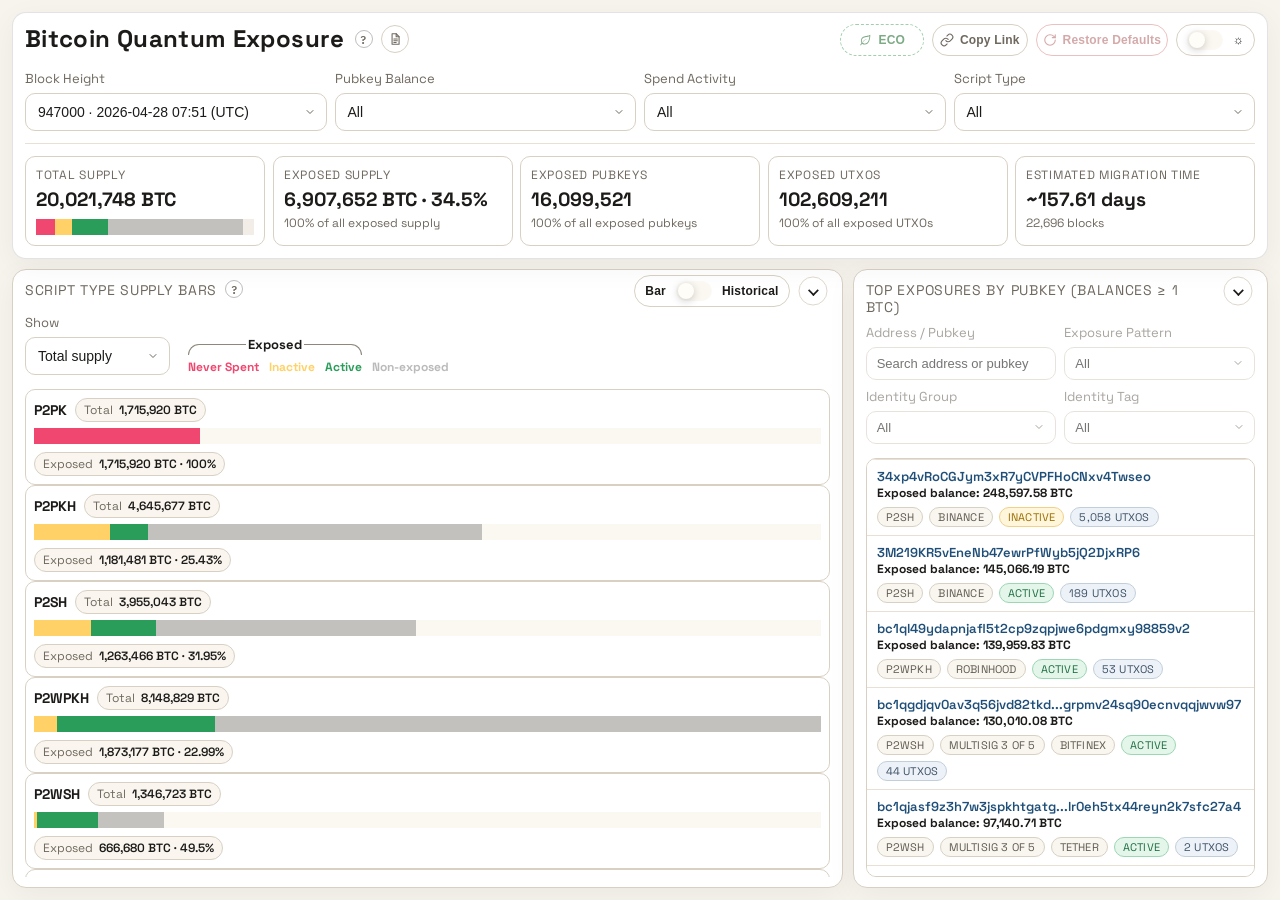
==== webapps/quantum_exposure/dashboard.html @ d687d30b "Quantum exposure: sync threshold logic and UI polish updates" ====
<!doctype html>
<html lang="en">
<head>
  <meta charset="UTF-8" />
  <meta name="viewport" content="width=device-width, initial-scale=1.0" />
  <title>Bitcoin Quantum Exposure</title>
  <script>
    (function () {
      // Apply theme early so shared styles do not flash/fallback before dashboard_app.js initializes.
      try {
        const storedTheme = window.localStorage.getItem('quantum-research-dashboard-theme');
        const initialTheme = (storedTheme === 'light' || storedTheme === 'dark')
          ? storedTheme
          : (window.matchMedia('(prefers-color-scheme: dark)').matches ? 'dark' : 'light');
        document.documentElement.dataset.theme = initialTheme;
      } catch (_err) {
        document.documentElement.dataset.theme = window.matchMedia('(prefers-color-scheme: dark)').matches ? 'dark' : 'light';
      }

      const isLocalRuntime = ['localhost', '127.0.0.1', '::1'].includes(window.location.hostname);
      const isLiteMode = !isLocalRuntime;

      // On localhost, direct opens of this dashboard page should route through
      // the modal shell so controls/navigation match the main app experience.
      if (
        window.location.hostname === 'localhost' &&
        window.self === window.top
      ) {
        const redirectedPath = window.location.pathname.replace(
          /\/webapps\/quantum_exposure\/dashboard\.html$/,
          '/view.html'
        );
        if (redirectedPath !== window.location.pathname) {
          window.location.replace(`${redirectedPath}#quantum_exposure`);
          return;
        }
      }
      if (window.self !== window.top) {
        document.documentElement.classList.add('embedded-dashboard');
      }
      document.documentElement.classList.add(isLiteMode ? 'lite-mode' : 'full-mode');
    }());
  </script>
  <script src="../shared/dashboard_embed_modal.js"></script>
  <link rel="preconnect" href="https://fonts.googleapis.com" />
  <link rel="preconnect" href="https://fonts.gstatic.com" crossorigin />
  <link href="https://fonts.googleapis.com/css2?family=Space+Grotesk:wght@400;500;600;700&family=IBM+Plex+Mono:wght@400;500&display=swap" rel="stylesheet" />
  <link rel="stylesheet" href="../shared/dashboard_shared.css" />
  <style>
    :root {
      --analysis-min-height: 500px;
      --wrap-grid-template-rows: auto minmax(0, 1fr);
      --bg: #f7f4ee;
      --card: #ffffff;
      --surface: #ffffff;
      --surface-soft: #faf6ef;
      --surface-muted: #fbf8f2;
      --ink: #1c1b19;
      --muted: #6f685f;
      --muted-strong: #514d47;
      --accent: #0c6f5f;
      --accent-2: #c85e3c;
      --line: #d8d0c3;
      --divider: #e8e0d4;
      --shadow: 0 8px 30px rgba(0, 0, 0, 0.05);
      --bg-orb-1: #efe5d4;
      --bg-orb-2: #d9e8de;
      --link: #1f4f78;
      --link-hover: #0f3a5e;
      --brace-line: #8e877c;
      --spinner-track: #d9d2c6;
      --spinner-head: #8b8377;
      --pull-dot: #b7aea1;
      --filtered-border: #8ba4c8;
      --filtered-bg: #eef2f9;
      --seg-never: #ef476f;
      --seg-inactive: #ffd166;
      --seg-active: #2a9d5b;
      --seg-nonexposed: #8c8c8c;
      --tag-bg: #f9f6ef;
      --tag-border: #d8d0c3;
      --tag-ink: #5f5a51;
      --tag-never-bg: #fde7ed;
      --tag-never-border: #f2a8bb;
      --tag-never-ink: #9f2145;
      --tag-inactive-bg: #fff6dc;
      --tag-inactive-border: #f1d189;
      --tag-inactive-ink: #9a6e00;
      --tag-active-bg: #e4f6ea;
      --tag-active-border: #9cd6b3;
      --tag-active-ink: #1f6e43;
      --tag-utxo-bg: #edf2f8;
      --tag-utxo-border: #c2cfdb;
      --tag-utxo-ink: #3d5166;
      --non-exposed-label: #777777;
      --checkbox-accent: #ff9900;
      --fg: var(--ink);
      --fg-dim: var(--muted-strong);
      --dashboard-accent: var(--accent);
      --scrollbar-track: #e8dfd2;
      --scrollbar-thumb: #b5a99a;
      --scrollbar-thumb-hover: #9f917f;
    }

    :root[data-theme="dark"] {
      --bg: #000000;
      --card: #000000;
      --surface: #000000;
      --surface-soft: #000000;
      --surface-muted: #000000;
      --ink: #f0f0f0;
      --muted: #b0b0b0;
      --muted-strong: #d0d0d0;
      --accent: #9a9a9a;
      --accent-2: #c2c2c2;
      --line: #3a3a3a;
      --divider: #313131;
      --shadow: 0 14px 40px rgba(0, 0, 0, 0.35);
      --bg-orb-1: #1f1f1f;
      --bg-orb-2: #191919;
      --link: #8dc7ff;
      --link-hover: #b9ddff;
      --brace-line: #666666;
      --spinner-track: #505050;
      --spinner-head: #d0d0d0;
      --pull-dot: #8a8a8a;
      --filtered-border: #9b9b9b;
      --filtered-bg: #3b3b3b;
      --checkbox-accent: #ff9900;
      --seg-never: #ff6b8f;
      --seg-inactive: #f7c95c;
      --seg-active: #4fc37d;
      --seg-nonexposed: #73808e;
      --tag-bg: #2a323c;
      --tag-border: #495463;
      --tag-ink: #d9d2c5;
      --tag-never-bg: #472635;
      --tag-never-border: #8a4f68;
      --tag-never-ink: #ffb7ca;
      --tag-inactive-bg: #463b19;
      --tag-inactive-border: #8a7640;
      --tag-inactive-ink: #ffe19b;
      --tag-active-bg: #1f3f30;
      --tag-active-border: #4f8e6b;
      --tag-active-ink: #aae4be;
      --tag-utxo-bg: #243240;
      --tag-utxo-border: #4c677f;
      --tag-utxo-ink: #bcd4ea;
      --non-exposed-label: #a9b3bd;
      --fg: var(--ink);
      --fg-dim: var(--muted);
      --dashboard-accent: var(--accent);
      --scrollbar-track: #171717;
      --scrollbar-thumb: #4e4e4e;
      --scrollbar-thumb-hover: #676767;
    }

    html,
    body,
    .wrap,
    .top-list,
    #scriptBars,
    .analysis-split,
    .bars-panel {
      scrollbar-width: thin;
      scrollbar-color: var(--scrollbar-thumb) var(--scrollbar-track);
    }

    html::-webkit-scrollbar,
    body::-webkit-scrollbar,
    .wrap::-webkit-scrollbar,
    .top-list::-webkit-scrollbar,
    #scriptBars::-webkit-scrollbar,
    .analysis-split::-webkit-scrollbar,
    .bars-panel::-webkit-scrollbar {
      width: 10px;
      height: 10px;
    }

    html::-webkit-scrollbar-track,
    body::-webkit-scrollbar-track,
    .wrap::-webkit-scrollbar-track,
    .top-list::-webkit-scrollbar-track,
    #scriptBars::-webkit-scrollbar-track,
    .analysis-split::-webkit-scrollbar-track,
    .bars-panel::-webkit-scrollbar-track {
      background: var(--scrollbar-track);
    }

    html::-webkit-scrollbar-thumb,
    body::-webkit-scrollbar-thumb,
    .wrap::-webkit-scrollbar-thumb,
    .top-list::-webkit-scrollbar-thumb,
    #scriptBars::-webkit-scrollbar-thumb,
    .analysis-split::-webkit-scrollbar-thumb,
    .bars-panel::-webkit-scrollbar-thumb {
      background: var(--scrollbar-thumb);
      border-radius: 999px;
      border: 2px solid var(--scrollbar-track);
    }

    html::-webkit-scrollbar-thumb:hover,
    body::-webkit-scrollbar-thumb:hover,
    .wrap::-webkit-scrollbar-thumb:hover,
    .top-list::-webkit-scrollbar-thumb:hover,
    #scriptBars::-webkit-scrollbar-thumb:hover,
    .analysis-split::-webkit-scrollbar-thumb:hover,
    .bars-panel::-webkit-scrollbar-thumb:hover {
      background: var(--scrollbar-thumb-hover);
    }

    * { box-sizing: border-box; }

    body {
      margin: 0;
      font-family: "Space Grotesk", "Helvetica Neue", sans-serif;
      font-size: 16px;
      color: var(--ink);
      background: var(--bg);
      min-height: 100vh;
      padding: 0;
    }

    .wrap {
      margin: 0 auto;
      width: 100%;
      min-width: 0;
      display: grid;
      gap: 10px;
    }

    .panel {
      min-width: 0;
      background: var(--card);
      border: 1px solid var(--line);
      border-radius: 14px;
      padding: 12px;
      box-shadow: var(--shadow);
    }

    .title-panel {
      display: grid;
      grid-template-columns: minmax(0, 1fr) auto;
      grid-template-areas:
        "title toggle"
        "filters filters"
        "divider divider"
        "kpis kpis";
      align-items: start;
      gap: 12px;
      min-height: 0;
    }

    .title-panel:focus-within {
      border-color: var(--line);
    }

    .title-copy {
      grid-area: title;
      min-width: 0;
      overflow: visible;
    }

    .title-row {
      display: inline-flex;
      align-items: center;
      flex-wrap: wrap;
      gap: 10px;
    }

    .title-row h1 {
      margin: 0;
    }

    .title-header-actions {
      display: inline-flex;
      align-items: center;
      gap: 8px;
      flex-shrink: 0;
    }

    .snapshot-report-btn {
      width: 28px;
      height: 28px;
      border-radius: 999px;
      border: 1px solid var(--line);
      background: var(--surface);
      color: var(--muted);
      display: inline-flex;
      align-items: center;
      justify-content: center;
      cursor: pointer;
      transition: background 160ms ease, border-color 160ms ease, color 160ms ease;
      padding: 0;
      line-height: 1;
    }

    .snapshot-report-btn svg {
      width: 14px;
      height: 14px;
      stroke: currentColor;
      stroke-width: 1.85;
      fill: none;
      stroke-linecap: round;
      stroke-linejoin: round;
    }

    .snapshot-report-btn:hover {
      background: var(--surface-soft);
      color: var(--ink);
    }

    .snapshot-report-btn:focus-visible {
      outline: 2px solid color-mix(in srgb, var(--accent) 65%, white 35%);
      outline-offset: 2px;
    }

    .top-filters {
      grid-area: filters;
      width: 100%;
    }

    .title-kpi-divider {
      grid-area: divider;
      height: 1px;
      width: 100%;
      background: var(--divider);
    }

    .top-kpis {
      grid-area: kpis;
    }

    .title-actions {
      grid-area: toggle;
      display: inline-flex;
      align-items: center;
      justify-content: flex-end;
      gap: clamp(3px, 0.7vw, 8px);
      justify-self: end;
      margin-top: -1px;
      margin-right: 0;
    }

    .reset-dashboard-btn {
      display: inline-flex;
      align-items: center;
      justify-content: center;
      gap: 6px;
      width: 132px;
      min-width: 132px;
      padding: 8px 12px;
      border-radius: 999px;
      border: 1px solid #cf5c5c;
      background: transparent;
      color: #8f1f1f;
      font-size: 12px;
      font-weight: 700;
      letter-spacing: 0.2px;
      cursor: pointer;
      transition: background 160ms ease, border-color 160ms ease, color 160ms ease, opacity 160ms ease;
      white-space: nowrap;
    }

    .reset-dashboard-btn:disabled {
      opacity: 0.38;
      cursor: default;
      pointer-events: none;
    }

    .copy-link-btn {
      display: inline-flex;
      align-items: center;
      justify-content: center;
      gap: 6px;
      width: 96px;
      min-width: 96px;
      padding: 8px 12px;
      border-radius: 999px;
      border: 1px solid var(--line);
      background: var(--surface);
      color: var(--muted);
      font-size: 12px;
      font-weight: 700;
      letter-spacing: 0.2px;
      cursor: pointer;
      transition: background 160ms ease, border-color 160ms ease, color 160ms ease;
      white-space: nowrap;
    }

    .copy-link-btn:hover {
      background: var(--surface-soft);
      color: var(--ink);
    }

    .runtime-mode-btn {
      display: inline-flex;
      align-items: center;
      justify-content: center;
      gap: 6px;
      min-width: 84px;
      padding: 8px 8px;
      border-radius: 999px;
      border: 1px solid transparent;
      background: var(--surface);
      color: var(--ink);
      font-size: 12px;
      font-weight: 700;
      letter-spacing: 0.2px;
      cursor: pointer;
      transition: background 160ms ease, border-color 160ms ease, color 160ms ease, opacity 160ms ease;
      white-space: nowrap;
    }

    .auto-update-toggle {
      display: inline-flex;
      align-items: center;
      justify-content: flex-start;
      gap: 10px;
      min-width: 132px;
      height: 32px;
      padding: 5px 10px;
      border-radius: 999px;
      border: 1px solid var(--line);
      background: var(--surface);
      color: var(--ink);
      font-size: 12px;
      font-weight: 700;
      letter-spacing: 0.2px;
      cursor: pointer;
      transition: background 160ms ease, border-color 160ms ease, color 160ms ease, opacity 160ms ease;
      white-space: nowrap;
    }

    .auto-update-toggle.is-on {
      border-color: #60a5fa;
      color: #2563eb;
    }

    .auto-update-toggle:hover {
      background: var(--surface-soft);
    }

    .auto-update-toggle-track {
      position: relative;
      width: 36px;
      height: 20px;
      border-radius: 999px;
      background: var(--surface-muted);
      box-shadow: inset 0 0 0 1px rgba(255, 255, 255, 0.18);
      transition: background 160ms ease, border-color 160ms ease;
      flex-shrink: 0;
    }

    .auto-update-toggle-thumb {
      position: absolute;
      top: 2px;
      left: 2px;
      width: 16px;
      height: 16px;
      border-radius: 50%;
      background: #fffdf8;
      box-shadow: 0 2px 8px rgba(0, 0, 0, 0.2);
      transition: transform 160ms ease, background 160ms ease;
    }

    .auto-update-toggle.is-on .auto-update-toggle-track {
      background: #dbeafe;
    }

    .auto-update-toggle.is-on .auto-update-toggle-thumb {
      transform: translateX(16px);
      background: #2563eb;
    }

    :root[data-theme="dark"] .auto-update-toggle-track {
      background: var(--surface-muted);
    }

    :root[data-theme="dark"] .auto-update-toggle-thumb {
      background: #fffdf8;
    }

    :root[data-theme="dark"] .auto-update-toggle.is-on .auto-update-toggle-track {
      background: #1e3a8a;
    }

    :root[data-theme="dark"] .auto-update-toggle.is-on .auto-update-toggle-thumb {
      background: #60a5fa;
    }

    :root[data-theme="dark"] .auto-update-toggle.is-on {
      border-color: #3b82f6;
      color: #93c5fd;
    }

    .auto-update-toggle-label {
      display: inline-flex;
      align-items: center;
      gap: 6px;
      color: var(--ink);
      font-size: 12px;
      font-weight: 700;
      letter-spacing: 0.2px;
      text-transform: none;
    }

    .auto-update-toggle.is-on .auto-update-toggle-label {
      color: currentColor;
    }

    .archived-toggle-icon {
      width: 14px;
      height: 14px;
      display: inline-flex;
      align-items: center;
      justify-content: center;
      opacity: 0.9;
      color: currentColor;
      flex: 0 0 14px;
    }

    .archived-toggle-icon svg {
      width: 14px;
      height: 14px;
      display: block;
      stroke: currentColor;
      fill: none;
      stroke-width: 1.9;
      stroke-linecap: round;
      stroke-linejoin: round;
    }

    .auto-update-toggle.is-hidden {
      display: none;
    }

    .runtime-mode-btn.is-eco {
      background: transparent;
      border-color: #5eae73;
      color: #1f6d2c;
    }

    .runtime-mode-btn.is-eco:hover {
      background: transparent;
      border-color: #4a955f;
      color: #145224;
    }

    .runtime-mode-btn.is-full {
      background: transparent;
      border-color: #d38a42;
      color: #8c4d12;
    }

    .runtime-mode-btn.is-full:hover {
      background: transparent;
      border-color: #ba7531;
      color: #6f3d0a;
    }

    :root[data-theme="dark"] .runtime-mode-btn.is-eco {
      background: transparent;
      border-color: #4f8f61;
      color: #a8e3b8;
    }

    :root[data-theme="dark"] .runtime-mode-btn.is-eco:hover {
      background: transparent;
      border-color: #67ab77;
      color: #c2f0cd;
    }

    :root[data-theme="dark"] .runtime-mode-btn.is-full {
      background: transparent;
      border-color: #a96e35;
      color: #f2c08c;
    }

    :root[data-theme="dark"] .runtime-mode-btn.is-full:hover {
      background: transparent;
      border-color: #c0874f;
      color: #ffd8ae;
    }

    .title-actions button .btn-icon {
      display: inline-flex;
      align-items: center;
      justify-content: center;
      width: 14px;
      height: 14px;
      flex: 0 0 14px;
      pointer-events: none;
    }

    .title-actions button .btn-icon svg {
      width: 14px;
      height: 14px;
      display: block;
      stroke: currentColor;
      fill: none;
      stroke-width: 1.9;
      stroke-linecap: round;
      stroke-linejoin: round;
    }

    .title-actions button .btn-icon svg.icon-fill {
      stroke: none;
      fill: currentColor;
    }

    .title-actions button .btn-label {
      display: inline-block;
      line-height: 1;
    }

    .runtime-mode-btn:hover {
      background: var(--surface-soft);
      color: var(--ink);
    }

    .runtime-mode-btn:disabled,
    .runtime-mode-btn.is-online-locked {
      opacity: 0.58;
      cursor: pointer;
      pointer-events: auto;
      border-style: dashed;
    }

    .reset-dashboard-btn:hover {
      background: transparent;
      border-color: #b83d3d;
      color: #6f1111;
    }

    :root[data-theme="dark"] .reset-dashboard-btn {
      background: transparent;
      border-color: #a14a4a;
      color: #ffb3b3;
    }

    :root[data-theme="dark"] .reset-dashboard-btn:hover {
      background: transparent;
      border-color: #c05d5d;
      color: #ffd0d0;
    }

    .reset-dashboard-btn--undo {
      border-color: #3b82f6;
      background: transparent;
      color: #1d4ed8;
    }

    .reset-dashboard-btn--undo:hover {
      background: transparent;
      border-color: #2563eb;
      color: #1e40af;
    }

    :root[data-theme="dark"] .reset-dashboard-btn--undo {
      background: transparent;
      border-color: #3b82f6;
      color: #93c5fd;
    }

    :root[data-theme="dark"] .reset-dashboard-btn--undo:hover {
      background: transparent;
      border-color: #60a5fa;
      color: #bfdbfe;
    }

    .theme-toggle {
      display: inline-flex;
      align-items: center;
      gap: 10px;
      flex-shrink: 0;
      height: 32px;
      padding: 5px 10px;
      border-radius: 999px;
      border: 1px solid var(--line);
      background: var(--surface);
      color: var(--ink);
      font-size: 12px;
      font-weight: 700;
      letter-spacing: 0.2px;
      cursor: pointer;
      transition: background 160ms ease, border-color 160ms ease, transform 160ms ease;
    }

    .theme-toggle:hover {
      background: var(--surface-soft);
    }

    html.embedded-dashboard .title-actions .theme-toggle {
      display: none;
    }

    .theme-toggle-track {
      position: relative;
      width: 36px;
      height: 20px;
      border-radius: 999px;
      background: var(--surface-muted);
      box-shadow: inset 0 0 0 1px rgba(255, 255, 255, 0.18);
    }

    .theme-toggle-thumb {
      position: absolute;
      top: 2px;
      left: 2px;
      width: 16px;
      height: 16px;
      border-radius: 50%;
      background: #fffdf8;
      box-shadow: 0 2px 8px rgba(0, 0, 0, 0.2);
      transition: transform 160ms ease;
    }

    :root[data-theme="dark"] .theme-toggle-thumb {
      transform: translateX(16px);
      background: #f2ede4;
    }

    .theme-toggle-text,
    .theme-toggle-mode,
    .panel-view-toggle-text,
    .panel-view-toggle-mode {
      color: var(--ink);
      font-size: 12px;
      font-weight: 700;
      letter-spacing: 0.2px;
      text-transform: none;
    }

    .theme-toggle-text {
      display: none;
    }

    h1 {
      margin: 0;
      font-size: clamp(1.05rem, 2vw, 1.5rem);
      font-weight: 700;
      letter-spacing: 0.015em;
      line-height: 1.15;
      text-wrap: balance;
      max-width: 100%;
    }

    .sub {
      margin-top: 6px;
      color: var(--muted);
      font-size: 14px;
    }

    .filters {
      display: grid;
      grid-template-columns: repeat(auto-fit, minmax(220px, 1fr));
      gap: 8px;
      margin-top: 2px;
    }

    .filters > * {
      min-width: 0;
    }

    label {
      display: grid;
      gap: 6px;
      font-size: 13px;
      color: var(--muted);
      min-width: 0;
    }

    .filter-label {
      display: grid;
      gap: 6px;
      font-size: 13px;
      color: var(--muted);
      min-width: 0;
    }

    select {
      width: 100%;
      max-width: 100%;
      min-width: 0;
      padding: 10px 12px;
      border-radius: 10px;
      border: 1px solid var(--line);
      background: var(--surface);
      color: var(--ink);
      font-size: 14px;
    }

    .balance-slider-wrap {
      display: none;
      gap: 8px;
      width: 100%;
      justify-items: start;
    }

    .inactive-threshold-slider-wrap {
      display: none;
      gap: 8px;
      width: 100%;
      justify-items: start;
    }

    .inactive-threshold-filter {
      display: none;
    }

    .full-mode .balance-slider-wrap {
      display: grid;
    }

    .full-mode .inactive-threshold-slider-wrap {
      display: grid;
    }

    .full-mode .inactive-threshold-filter {
      display: grid;
    }

    .full-mode #balanceFilter {
      display: none;
    }

    .full-mode #balanceDropdown {
      display: none;
    }

    .hidden-select {
      display: none !important;
    }

    .script-option-btn {
      display: block;
      width: 100%;
      text-align: left;
      padding: 6px 8px;
      border: none;
      background: transparent;
      color: var(--ink);
      font-size: 14px;
      border-radius: 6px;
      cursor: pointer;
      font-family: inherit;
      overflow: hidden;
      text-overflow: ellipsis;
      white-space: nowrap;
    }

    .script-option-btn:hover {
      background-color: var(--divider);
    }

    .script-option-btn.script-option-btn--selected {
      color: #ff9900;
      font-weight: 500;
    }

    [data-theme="dark"] .script-option-btn.script-option-btn--selected {
      color: #ff9900;
    }

    #snapshotDropdownMenu {
      width: max-content;
      min-width: 100%;
      max-width: min(90vw, 440px);
    }

    .balance-slider {
      width: 100%;
      margin: 0;
      cursor: pointer;
      appearance: none;
      -webkit-appearance: none;
      position: relative;
      z-index: 2;
      height: 6px;
      border-radius: 3px;
      outline: none;
      background: linear-gradient(
        to right,
        #b0b0b0 0%,
        #b0b0b0 var(--slider-pct, 0%),
        #ff9900 var(--slider-pct, 0%),
        #ff9900 100%
      );
    }

    .balance-slider::-webkit-slider-thumb {
      -webkit-appearance: none;
      width: 18px;
      height: 18px;
      border-radius: 50%;
      background: #ff9900;
      cursor: pointer;
      box-shadow: 0 1px 4px rgba(0,0,0,0.25);
    }

    .balance-slider::-moz-range-thumb {
      width: 18px;
      height: 18px;
      border-radius: 50%;
      background: #ff9900;
      border: none;
      cursor: pointer;
      box-shadow: 0 1px 4px rgba(0,0,0,0.25);
    }

    [data-theme="dark"] .balance-slider {
      background: linear-gradient(
        to right,
        #555555 0%,
        #555555 var(--slider-pct, 0%),
        #ff9900 var(--slider-pct, 0%),
        #ff9900 100%
      );
    }

    .balance-filter-header {
      display: inline-flex;
      align-items: baseline;
      justify-content: flex-start;
      gap: 10px;
      width: auto;
    }

    .balance-slider-value {
      display: none;
      font-family: "IBM Plex Mono", monospace;
      font-size: 12px;
      color: var(--ink);
      font-weight: 600;
      white-space: nowrap;
    }

    .full-mode .balance-slider-value {
      display: inline;
    }

    .balance-slider-track-wrap {
      --balance-slider-tick-inset: 8px;
      width: min(100%, 400px);
      position: relative;
      display: grid;
      gap: 1px;
      margin-left: 0px;
    }

    .balance-slider-anchors {
      position: relative;
      z-index: 1;
      display: block;
      width: calc(100% - (var(--balance-slider-tick-inset) * 2));
      margin: 0 var(--balance-slider-tick-inset);
      min-height: 20px;
    }

    .balance-slider-anchor {
      position: absolute;
      top: 0;
      left: 0;
      display: flex;
      flex-direction: column;
      align-items: center;
      gap: 2px;
      transform: translateX(-50%);
    }

    .balance-slider-anchor:nth-child(1) { left: 0%; }
    .balance-slider-anchor:nth-child(2) { left: 20%; }
    .balance-slider-anchor:nth-child(3) { left: 40%; }
    .balance-slider-anchor:nth-child(4) { left: 60%; }
    .balance-slider-anchor:nth-child(5) { left: 80%; }
    .balance-slider-anchor:nth-child(6) { left: 100%; }

    .balance-slider-anchor-label {
      font-family: "IBM Plex Mono", monospace;
      font-size: 10px;
      color: var(--muted);
      line-height: 1;
      white-space: nowrap;
      text-align: center;
    }

    .balance-slider-anchor-label.is-unavailable {
      opacity: 0.35;
    }

    .balance-slider-anchor-tick {
      width: 1px;
      height: 8px;
      background: var(--line);
      opacity: 0.9;
    }

    .inactive-threshold-header {
      display: inline-flex;
      align-items: baseline;
      justify-content: flex-start;
      gap: 10px;
      width: auto;
    }

    .inactive-threshold-slider-value {
      display: none;
      font-family: "IBM Plex Mono", monospace;
      font-size: 12px;
      color: var(--ink);
      font-weight: 600;
      white-space: nowrap;
    }

    .full-mode .inactive-threshold-slider-value {
      display: inline;
    }

    .inactive-threshold-slider-track-wrap {
      --inactive-threshold-slider-tick-inset: 8px;
      width: min(100%, 400px);
      position: relative;
      display: grid;
      gap: 1px;
      margin-left: 0px;
    }

    .inactive-threshold-slider {
      width: 100%;
      margin: 0;
      cursor: pointer;
      appearance: none;
      -webkit-appearance: none;
      position: relative;
      z-index: 2;
      height: 6px;
      border-radius: 3px;
      outline: none;
      background: linear-gradient(
        to right,
        var(--seg-active) 0%,
        var(--seg-active) var(--inactive-threshold-slider-pct, 0%),
        var(--seg-inactive) var(--inactive-threshold-slider-pct, 0%),
        var(--seg-inactive) 100%
      );
    }

    .inactive-threshold-slider::-webkit-slider-thumb {
      -webkit-appearance: none;
      width: 18px;
      height: 18px;
      border-radius: 50%;
      background: var(--seg-inactive);
      cursor: pointer;
      box-shadow: 0 1px 4px rgba(0,0,0,0.25);
    }

    .inactive-threshold-slider::-moz-range-thumb {
      width: 18px;
      height: 18px;
      border-radius: 50%;
      background: var(--seg-inactive);
      border: none;
      cursor: pointer;
      box-shadow: 0 1px 4px rgba(0,0,0,0.25);
    }

    [data-theme="dark"] .inactive-threshold-slider {
      background: linear-gradient(
        to right,
        var(--seg-active) 0%,
        var(--seg-active) var(--inactive-threshold-slider-pct, 0%),
        var(--seg-inactive) var(--inactive-threshold-slider-pct, 0%),
        var(--seg-inactive) 100%
      );
    }

    .inactive-threshold-slider-anchors {
      position: relative;
      z-index: 1;
      display: block;
      width: calc(100% - (var(--inactive-threshold-slider-tick-inset) * 2));
      margin: 0 var(--inactive-threshold-slider-tick-inset);
      min-height: 20px;
    }

    .inactive-threshold-slider-anchor {
      position: absolute;
      top: 0;
      left: 0;
      display: flex;
      flex-direction: column;
      align-items: center;
      gap: 2px;
      transform: translateX(-50%);
    }

    .inactive-threshold-slider-anchor:nth-child(1) { left: 0%; }
    .inactive-threshold-slider-anchor:nth-child(2) { left: 11.111%; }
    .inactive-threshold-slider-anchor:nth-child(3) { left: 22.222%; }
    .inactive-threshold-slider-anchor:nth-child(4) { left: 33.333%; }
    .inactive-threshold-slider-anchor:nth-child(5) { left: 44.444%; }
    .inactive-threshold-slider-anchor:nth-child(6) { left: 55.555%; }
    .inactive-threshold-slider-anchor:nth-child(7) { left: 66.666%; }
    .inactive-threshold-slider-anchor:nth-child(8) { left: 77.777%; }
    .inactive-threshold-slider-anchor:nth-child(9) { left: 88.888%; }
    .inactive-threshold-slider-anchor:nth-child(10) { left: 100%; }

    .inactive-threshold-slider-anchor-label {
      font-family: "IBM Plex Mono", monospace;
      font-size: 10px;
      color: var(--muted);
      line-height: 1;
      white-space: nowrap;
      text-align: center;
    }

    .inactive-threshold-slider-anchor-tick {
      width: 1px;
      height: 8px;
      background: var(--line);
      opacity: 0.9;
    }

    @media (max-width: 640px) {
      .balance-slider-track-wrap {
        --balance-slider-tick-inset: 8px;
      }

      .balance-slider-anchor-label {
        font-size: 9px;
      }

      .inactive-threshold-slider-anchor-label {
        font-size: 9px;
      }
    }

    .script-dropdown {
      position: relative;
    }

    .script-trigger {
      width: 100%;
      max-width: 100%;
      min-width: 0;
      padding: 10px 32px 10px 12px;
      border-radius: 10px;
      border: 1px solid var(--line);
      background: var(--surface);
      color: var(--ink);
      font-size: 14px;
      text-align: left;
      cursor: pointer;
      overflow: hidden;
      text-overflow: ellipsis;
      white-space: nowrap;
      position: relative;
    }

    .script-trigger:not(.script-trigger-input)::after,
    .script-trigger.script-trigger-has-arrow::after {
      content: "";
      position: absolute;
      right: 10px;
      top: 50%;
      transform: translateY(-50%);
      width: 12px;
      height: 12px;
      pointer-events: none;
      background-image: url("data:image/svg+xml,%3Csvg xmlns='http://www.w3.org/2000/svg' width='12' height='12' viewBox='0 0 24 24' fill='none' stroke='%236f685f' stroke-width='2' stroke-linecap='round' stroke-linejoin='round'%3E%3Cpolyline points='6 9 12 15 18 9'%3E%3C/polyline%3E%3C/svg%3E");
      background-repeat: no-repeat;
      background-position: center;
      flex-shrink: 0;
      transition: transform 140ms ease;
    }

    [data-theme="dark"] .script-trigger:not(.script-trigger-input)::after,
    [data-theme="dark"] .script-trigger.script-trigger-has-arrow::after {
      background-image: url("data:image/svg+xml,%3Csvg xmlns='http://www.w3.org/2000/svg' width='12' height='12' viewBox='0 0 24 24' fill='none' stroke='%23918b82' stroke-width='2' stroke-linecap='round' stroke-linejoin='round'%3E%3Cpolyline points='6 9 12 15 18 9'%3E%3C/polyline%3E%3C/svg%3E");
    }

    .script-dropdown.is-open .script-trigger:not(.script-trigger-input)::after,
    .script-dropdown.is-open .script-trigger.script-trigger-has-arrow::after {
      transform: translateY(-50%) rotate(180deg);
    }

    #identityDropdown::after {
      content: "";
      position: absolute;
      right: 10px;
      top: 50%;
      transform: translateY(-50%);
      width: 12px;
      height: 12px;
      pointer-events: none;
      background-image: url("data:image/svg+xml,%3Csvg xmlns='http://www.w3.org/2000/svg' width='12' height='12' viewBox='0 0 24 24' fill='none' stroke='%236f685f' stroke-width='2' stroke-linecap='round' stroke-linejoin='round'%3E%3Cpolyline points='6 9 12 15 18 9'%3E%3C/polyline%3E%3C/svg%3E");
      background-repeat: no-repeat;
      background-position: center;
      transition: transform 140ms ease;
      z-index: 2;
    }

    [data-theme="dark"] #identityDropdown::after {
      background-image: url("data:image/svg+xml,%3Csvg xmlns='http://www.w3.org/2000/svg' width='12' height='12' viewBox='0 0 24 24' fill='none' stroke='%23918b82' stroke-width='2' stroke-linecap='round' stroke-linejoin='round'%3E%3Cpolyline points='6 9 12 15 18 9'%3E%3C/polyline%3E%3C/svg%3E");
    }

    #identityDropdown.is-open::after {
      transform: translateY(-50%) rotate(180deg);
    }

    .script-trigger:hover {
      background-color: var(--surface-soft);
    }

    .script-trigger::placeholder {
      color: var(--ink);
      opacity: 1;
    }

    .script-trigger.script-trigger-input {
      cursor: text;
    }

    #topExposureAddressSearch {
      padding-right: 12px;
    }

    @media (hover: none) and (pointer: coarse) {
      #topExposureAddressSearch {
        font-size: 16px;
      }
    }

    .script-menu {
      position: absolute;
      top: calc(100% + 6px);
      left: 0;
      width: 100%;
      background: var(--surface);
      border: 1px solid var(--line);
      border-radius: 10px;
      box-shadow: var(--shadow);
      padding: 8px;
      z-index: 20;
      display: none;
      max-height: 280px;
      overflow: auto;
    }

    .script-menu.open {
      display: block;
    }

    .script-option {
      display: flex;
      align-items: center;
      gap: 8px;
      padding: 6px 8px;
      color: var(--ink);
      font-size: 14px;
      border-radius: 6px;
      cursor: pointer;
    }

    .script-option:hover {
      background-color: var(--divider);
    }

    .kpis {
      display: grid;
      grid-template-columns: repeat(auto-fit, minmax(220px, 1fr));
      gap: 8px;
      min-height: 0;
    }

    .kpi {
      container-type: inline-size;
      border: 1px solid var(--line);
      border-radius: 10px;
      padding: 10px;
      background: var(--surface);
    }

    .kpi-title {
      font-size: 12px;
      color: var(--muted);
      text-transform: uppercase;
      letter-spacing: 0.7px;
      margin-bottom: 6px;
    }

    .kpi-value {
      font-size: clamp(0.9rem, calc(0.55rem + 4.8cqw), 1.65rem);
      font-weight: 700;
      line-height: 1.15;
      white-space: normal;
      overflow-wrap: anywhere;
      word-break: normal;
    }

    .kpi-foot {
      margin-top: 4px;
      color: var(--muted);
      font-size: 12px;
    }

    .kpi-supply-breakdown {
      margin-top: 8px;
      display: flex;
      flex-direction: column;
      gap: 6px;
    }

    .kpi-breakdown-bar {
      position: relative;
      height: 16px;
      background: var(--surface-muted);
      border-radius: 0;
      overflow: hidden;
      display: flex;
    }

    :root[data-theme="dark"] .kpi-breakdown-bar {
      background: #111111;
    }

    .kpi-breakdown-segment {
      height: 100%;
      transition: opacity 160ms ease, filter 160ms ease;
    }

    .kpi-breakdown-overlay {
      position: absolute;
      inset: 0;
      pointer-events: none;
      z-index: 2;
    }

    .kpi-breakdown-overlay-segment {
      position: absolute;
      top: 0;
      height: 100%;
      transition: opacity 160ms ease, filter 160ms ease;
      pointer-events: auto;
    }

    .kpi-breakdown-overlay-segment.is-faded {
      opacity: 0.22;
      filter: saturate(0.65);
    }

    .kpi-breakdown-segment.is-reference {
      opacity: 0.24;
      filter: saturate(0.65);
    }

    .kpi-breakdown-segment:hover {
      z-index: 10;
    }

    .seg-unmined {
      background: var(--line);
      opacity: 0.25;
    }

    .note {
      color: var(--muted);
      font-size: 13px;
    }

    .bars-panel {
      display: flex;
      flex-direction: column;
      gap: 6px;
      padding-top: 4px;
      padding-bottom: 10px;
      min-height: 0;
    }

    .analysis-split {
      display: grid;
      grid-template-columns: minmax(0, 2fr) minmax(320px, 1fr);
      gap: 10px;
      align-items: stretch;
      min-height: 0;
      height: 100%;
      max-height: none;
      overflow: visible;
    }

    .analysis-split > .panel {
      display: flex;
      flex-direction: column;
      height: 100%;
      min-height: var(--analysis-min-height);
      overflow: hidden;
    }

    #scriptBars {
      flex: 1 1 0;
      height: 0;
      min-height: 0;
      overflow-y: auto;
      padding-right: 0;
    }

    .bars-title {
      font-size: 14px;
      color: var(--muted);
      text-transform: uppercase;
      letter-spacing: 0.7px;
      line-height: 1.2;
    }

    .panel-title-row {
      display: grid;
      grid-template-columns: minmax(0, 1fr) auto;
      align-items: start;
      column-gap: 10px;
      row-gap: 6px;
      margin-bottom: 0;
    }

    .panel-title-main {
      display: inline-flex;
      align-items: flex-start;
      gap: 8px;
      min-width: 0;
    }

    .panel-title-main .bars-title {
      white-space: normal;
      overflow-wrap: anywhere;
      line-height: 1.2;
      margin-top: 8px;
    }

    .top-exposures-header .bars-title {
      margin-top: 8px;
    }

    .panel-title-main .info-wrap {
      position: relative;
      display: inline-flex;
      align-items: center;
      margin-top: 6px;
      flex-shrink: 0;
    }

    .panel-title-main .info-popover {
      left: 0;
      right: auto;
      z-index: 40;
      width: min(420px, calc(100vw - 36px));
      max-width: min(420px, calc(100vw - 36px));
      font-family: "IBM Plex Mono", monospace;
    }

    .panel-title-main .info-popover p {
      margin: 0;
    }

    .panel-title-main .info-popover p + p {
      margin-top: 6px;
    }

    .panel-view-controls {
      display: inline-flex;
      flex-direction: row;
      align-items: center;
      gap: 6px;
      flex-shrink: 0;
      justify-self: end;
      align-self: start;
    }

    #analysisSplit .bars-panel.is-details-collapsed .bar-legend {
      display: none;
    }

    .script-panel-details-toggle {
      width: auto;
      min-width: 34px;
      padding: 0 8px;
    }

    #analysisSplit .bars-panel.is-details-collapsed .script-panel-details-toggle .panel-collapse-icon {
      transform: translateY(1px) rotate(-135deg);
    }

    .panel-show-control {
      display: grid;
      gap: 6px;
      align-items: start;
      font-size: 13px;
      color: var(--muted);
      white-space: normal;
    }

    .panel-show-control.between-title-subtext {
      position: static;
      left: auto;
      top: auto;
    }

    .panel-show-control select {
      width: 100%;
      min-width: 146px;
      padding: 8px 10px;
      border-radius: 10px;
      border: 1px solid var(--line);
      background: var(--surface);
      color: var(--ink);
      font-size: 13px;
    }

    #supplyModeDropdown {
      width: 145px;
    }

    #supplyModeDropdown .script-trigger,
    #supplyModeDropdown .script-menu {
      width: 100%;
      min-width: 0;
      max-width: none;
    }

    .panel-view-toggle {
      display: inline-flex;
      align-items: center;
      justify-content: flex-start;
      gap: 10px;
      flex-shrink: 0;
      height: 32px;
      padding: 5px 10px;
      border-radius: 999px;
      border: 1px solid var(--line);
      background: var(--surface);
      color: var(--ink);
      font-size: 12px;
      font-weight: 700;
      letter-spacing: 0.2px;
      cursor: pointer;
      transition: background 160ms ease, border-color 160ms ease, transform 160ms ease;
      white-space: nowrap;
    }

    .panel-view-toggle:hover {
      background: var(--surface-soft);
    }

    .panel-view-toggle-track {
      position: relative;
      width: 36px;
      height: 20px;
      border-radius: 999px;
      background: var(--surface-muted);
      box-shadow: inset 0 0 0 1px rgba(255, 255, 255, 0.18);
    }

    .panel-view-toggle-thumb {
      position: absolute;
      top: 2px;
      left: 2px;
      width: 16px;
      height: 16px;
      border-radius: 50%;
      background: #fffdf8;
      box-shadow: 0 2px 8px rgba(0, 0, 0, 0.2);
      transition: transform 160ms ease;
    }

    .panel-view-toggle[data-mode="historical"] {
      border-color: var(--line);
      background: var(--surface);
    }

    .panel-view-toggle[data-mode="historical"] .panel-view-toggle-thumb {
      transform: translateX(16px);
      background: #f2ede4;
    }

    .panel-view-toggle-mode {
      min-width: 0;
      text-align: left;
    }

    .bar-row {
      display: grid;
      gap: 6px;
      padding: 8px;
      border: 1px solid var(--line);
      border-radius: 10px;
      background: var(--surface);
      transition: opacity 160ms ease, filter 160ms ease;
    }

    .bar-head {
      display: flex;
      align-items: center;
      justify-content: flex-start;
      flex-wrap: wrap;
      gap: 8px;
      font-size: 12px;
      color: var(--muted);
    }

    .bar-name {
      font-weight: 700;
      font-size: 14px;
      color: var(--ink);
    }

    .bar-summary {
      display: flex;
      flex-wrap: wrap;
      gap: 8px;
      margin-top: 2px;
    }

    .bar-metric {
      display: inline-flex;
      align-items: baseline;
      gap: 6px;
      padding: 3px 8px;
      border-radius: 999px;
      border: 1px solid var(--line);
      background: var(--surface-soft);
      font-size: 12px;
      color: var(--muted);
    }

    .bar-metric-label {
      display: inline;
      white-space: nowrap;
    }

    .bar-metric-value {
      color: var(--ink);
      font-weight: 600;
    }

    .bar-metric.bar-metric-filtered {
      border-color: var(--filtered-border);
      background: var(--filtered-bg);
    }

    .bar-activity-chips {
      margin-top: 2px;
    }

    .bar-stack-track {
      position: relative;
      height: 16px;
      background: var(--surface-muted);
      border-radius: 0;
      overflow: hidden;
    }

    .bar-stack-track.is-muted {
      opacity: 0.42;
    }

    :root[data-theme="dark"] .bar-stack-track {
      background: #111111;
    }

    .bar-stack-fill {
      position: absolute;
      top: 0;
      left: 0;
      z-index: 2;
      height: 100%;
      border-radius: 0;
      overflow: hidden;
      display: flex;
    }

    .bar-stack-fill-reference {
      z-index: 2;
      opacity: 0.32;
      filter: saturate(0.75);
      display: block;
      pointer-events: none;
    }

    .bar-stack-fill-overlay {
      z-index: 3;
      display: block;
      pointer-events: none;
    }

    .bar-stack-fill-base {
      z-index: 1;
      display: block;
      pointer-events: none;
    }

    .bar-stack-fill-reference > div,
    .bar-stack-fill-base > div,
    .bar-stack-fill-overlay > div {
      position: absolute;
      top: 0;
      height: 100%;
      pointer-events: auto;
    }

    .bar-stack-fill > div {
      height: 100%;
      transition: opacity 160ms ease, filter 160ms ease;
    }


    .bar-stack-fill-base {
      z-index: 1;
      display: block;
    }

    .bar-stack-fill-reference > div,
    .bar-stack-fill-base > div,
    .bar-stack-fill-overlay > div {
      position: absolute;
      top: 0;
      height: 100%;
    }

    .seg-never { background: var(--seg-never); }
    .seg-inactive { background: var(--seg-inactive); }
    .seg-active { background: var(--seg-active); }
    .seg-nonexposed {
      background: var(--seg-nonexposed);
      opacity: 0.5;
      filter: saturate(0.75);
    }

    .bar-stack-fill > div.is-faded {
      opacity: 0.22;
      filter: saturate(0.65);
    }

    .bar-legend {
      display: flex;
      flex-wrap: wrap;
      gap: 10px;
      font-size: 12px;
      color: var(--muted);
      align-items: flex-end;
      margin-bottom: 8px;
    }

    .bar-legend-static {
      display: flex;
      flex-wrap: wrap;
      gap: 10px;
      align-items: flex-end;
      position: static;
      padding-top: 0;
    }

    .bar-legend-colors {
      width: auto;
      flex: 1 1 auto;
      display: inline-flex;
      flex-wrap: wrap;
      align-items: flex-end;
      gap: 10px;
      margin-left: 8px;
      margin-top: 0;
    }

    .bar-legend-segments {
      display: flex;
      flex-wrap: nowrap;
      gap: 10px;
      align-items: center;
    }

    .exposed-group {
      display: inline-flex;
      flex-direction: column;
      align-items: center;
      gap: 4px;
      width: fit-content;
    }

    .exposed-brace {
      position: relative;
      display: inline-flex;
      align-items: center;
      justify-content: center;
      width: 100%;
      padding-top: 0;
      color: var(--ink);
      font-size: 13px;
      font-weight: 700;
      line-height: 1;
    }

    .exposed-brace-label {
      display: inline-block;
      transform: translateY(-4px);
    }

    .exposed-brace::before,
    .exposed-brace::after {
      content: "";
      position: absolute;
      top: 2px;
      width: calc(50% - 30px);
      height: 10px;
      border-top: 1px solid var(--brace-line);
    }

    .non-exposed-legend {
      margin-top: 17px;
      white-space: nowrap;
    }

    .exposed-brace::before {
      left: 0;
      border-left: 1px solid var(--brace-line);
      border-top-left-radius: 12px;
    }

    .exposed-brace::after {
      right: 0;
      border-right: 1px solid var(--brace-line);
      border-top-right-radius: 12px;
    }

    .bar-empty {
      color: var(--muted);
      font-size: 13px;
    }

    .historical-chart {
      position: relative;
      height: 100%;
      min-height: 0;
      overflow: hidden;
      padding: 0;
    }

    .historical-chart.is-loading .historical-svg {
      opacity: 0.34;
      filter: saturate(0.72);
    }

    .historical-chart-loading-overlay {
      position: absolute;
      inset: 0;
      display: flex;
      align-items: center;
      justify-content: center;
      pointer-events: auto;
      z-index: 20;
      background: rgba(255, 255, 255, 0.08);
    }

    :root[data-theme="dark"] .historical-chart-loading-overlay {
      background: rgba(0, 0, 0, 0.18);
    }

    :root[data-theme="light"] .historical-chart-loading-spinner {
      border-color: rgba(0, 0, 0, 0.1);
      border-top-color: var(--dashboard-accent, #ff9f1c);
    }

    .historical-chart-loading-card {
      display: inline-flex;
      align-items: center;
      gap: 8px;
      padding: 8px 12px;
      border: 1px solid var(--line);
      border-radius: 999px;
      background: var(--surface);
      color: var(--muted);
      font-size: 12px;
      font-weight: 600;
      letter-spacing: 0.2px;
    }

    .historical-chart-loading-spinner {
      width: 28px;
      height: 28px;
      border-radius: 999px;
      border: 3px solid rgba(255, 255, 255, 0.2);
      border-top-color: var(--dashboard-accent, #ff9f1c);
      animation: dash-spin 850ms linear infinite;
    }

    .historical-svg {
      width: 100%;
      height: 100%;
      display: block;
      background: var(--surface);
      border: 1px solid var(--line);
      border-radius: 10px;
    }

    .historical-grid-line {
      stroke: var(--line);
      stroke-width: 1;
      opacity: 0.8;
    }

    .historical-axis {
      stroke: var(--muted);
      stroke-width: 1.2;
    }

    .historical-area-base {
      opacity: 0.3;
      filter: saturate(0.72);
    }

    .historical-area-overlay {
      opacity: 1;
    }

    .historical-svg .seg-never {
      fill: var(--seg-never);
    }

    .historical-svg .seg-inactive {
      fill: var(--seg-inactive);
    }

    .historical-svg .seg-active {
      fill: var(--seg-active);
    }

    .historical-svg .seg-nonexposed {
      fill: var(--seg-nonexposed);
      opacity: 0.52;
      filter: saturate(0.75);
    }

    .historical-area-overlay.is-faded {
      opacity: 0.22;
      filter: saturate(0.65);
    }

    .historical-tick-label {
      fill: var(--muted);
      font-size: 11px;
    }

    .historical-y-label {
      fill: var(--muted);
      font-size: 11px;
      dominant-baseline: middle;
    }

    .historical-hover-line {
      stroke: var(--muted-strong);
      stroke-width: 1;
      stroke-dasharray: 4 4;
      opacity: 0.9;
      pointer-events: none;
    }

    .historical-hover-dot {
      fill: var(--muted-strong);
      stroke: var(--surface);
      stroke-width: 1.5;
      pointer-events: none;
    }

    .historical-current-marker {
      stroke: var(--ink);
      fill: var(--ink);
      pointer-events: none;
      opacity: 0.95;
    }

    .historical-hover-tooltip {
      position: absolute;
      z-index: 5;
      min-width: 180px;
      max-width: 260px;
      background: color-mix(in srgb, var(--surface) 92%, black 8%);
      border: 1px solid var(--line);
      border-radius: 8px;
      box-shadow: 0 10px 24px rgba(0, 0, 0, 0.22);
      padding: 8px 10px;
      font-size: 12px;
      color: var(--ink);
      pointer-events: none;
      white-space: nowrap;
    }

    .historical-tooltip-row {
      font-weight: 600;
      color: var(--ink);
    }

    .historical-tooltip-total {
      color: var(--ink);
      margin: 2px 0 4px;
    }

    .historical-tooltip-label {
      font-weight: 700;
      color: rgba(255, 255, 255, 0.68);
    }

    .historical-tooltip-value {
      font-weight: 600;
    }

    .historical-tooltip-value-never {
      color: var(--seg-never);
    }

    .historical-tooltip-value-inactive {
      color: var(--seg-inactive);
    }

    .historical-tooltip-value-active {
      color: var(--seg-active);
    }

    .historical-tooltip-value-nonexposed {
      color: var(--non-exposed-label);
    }

    :root[data-theme="light"] .historical-tooltip-label {
      color: rgba(0, 0, 0, 0.58);
    }

    .quantum-inline-tooltip {
      position: fixed;
      z-index: 140;
      width: fit-content;
      max-width: min(420px, calc(100vw - 24px));
      border: 1px solid rgba(0, 0, 0, 0.22);
      border-radius: 10px;
      background: #ffffff;
      color: #1c1b19;
      padding: 10px 12px;
      font-size: 0.82rem;
      line-height: 1.45;
      box-shadow: 0 12px 24px rgba(0, 0, 0, 0.1);
      font-family: "IBM Plex Mono", monospace;
      white-space: pre-line;
      opacity: 0;
      visibility: hidden;
      pointer-events: none;
      transform: translateY(-2px);
      transition: opacity 120ms ease, transform 120ms ease, visibility 0ms linear 120ms;
    }

    :root[data-theme="dark"] .quantum-inline-tooltip {
      border-color: rgba(255, 255, 255, 0.22);
      background: #000;
      color: #d9e5ea;
      box-shadow: 0 12px 24px rgba(0, 0, 0, 0.35);
    }

    .quantum-inline-tooltip.is-visible {
      opacity: 1;
      visibility: visible;
      transform: translateY(0);
      transition: opacity 120ms ease, transform 120ms ease;
    }

    .quantum-inline-tooltip .tooltip-row {
      display: flex;
      flex-wrap: wrap;
      gap: 6px;
    }

    .quantum-inline-tooltip .tooltip-label {
      color: rgba(255, 255, 255, 0.68);
    }

    .quantum-inline-tooltip .tooltip-value-never {
      color: var(--seg-never);
    }

    .quantum-inline-tooltip .tooltip-value-inactive {
      color: var(--seg-inactive);
    }

    .quantum-inline-tooltip .tooltip-value-active {
      color: var(--seg-active);
    }

    :root[data-theme="light"] .quantum-inline-tooltip .tooltip-label {
      color: rgba(0, 0, 0, 0.58);
    }

    :root[data-theme="light"] .quantum-inline-tooltip .tooltip-value-inactive {
      color: var(--seg-inactive);
    }

    .top-list {
      border: 1px solid var(--line);
      border-radius: 10px;
      background: var(--surface);
      flex: 1 1 0;
      height: 0;
      overflow-y: auto;
      min-height: 0;
    }

    .top-list-footer {
      display: flex;
      justify-content: center;
      padding: 10px 12px 12px;
      border-top: 1px solid var(--divider);
    }

    .top-list-footer:not(.is-hidden) {
      padding-bottom: 18px;
    }

    .top-list-footer.is-hidden {
      visibility: visible;
    }

    .top-list-footer.is-hidden .top-list-loading,
    .top-list-footer.is-hidden .top-list-pull {
      visibility: hidden;
    }

    .top-list-loading {
      display: inline-flex;
      align-items: center;
      justify-content: center;
      width: 20px;
      height: 20px;
      border: 2px solid var(--spinner-track);
      border-top-color: var(--spinner-head);
      border-radius: 50%;
      animation: top-list-spin 0.7s linear infinite;
    }

    .top-list-pull {
      width: 10px;
      height: 10px;
      border-radius: 50%;
      background: var(--pull-dot);
      opacity: 0.9;
      animation: top-list-bounce 0.75s ease-in-out infinite;
    }

    @keyframes top-list-spin {
      to {
        transform: rotate(360deg);
      }
    }

    @keyframes top-list-bounce {
      0%,
      100% {
        transform: translateY(0);
        opacity: 0.5;
      }
      50% {
        transform: translateY(6px);
        opacity: 1;
      }
    }

    .show-more-button {
      padding: 10px 14px;
      border-radius: 10px;
      border: 1px solid var(--line);
      background: var(--surface);
      color: var(--ink);
      font-size: 13px;
      font-weight: 600;
      cursor: pointer;
    }

    .show-more-button:hover {
      background: var(--surface-soft);
    }

    .top-exposures-panel {
      display: flex;
      flex-direction: column;
      min-height: 0;
    }

    .top-exposures-header {
      display: flex;
      align-items: flex-start;
      justify-content: space-between;
      gap: 10px;
      margin-bottom: 0;
    }

    .panel-collapse-toggle {
      display: inline-flex;
      align-items: center;
      justify-content: center;
      width: 34px;
      height: 34px;
      flex-shrink: 0;
      border: 1px solid var(--line);
      border-radius: 999px;
      background: var(--surface);
      color: var(--ink);
      cursor: pointer;
    }

    .panel-collapse-toggle:hover {
      background: var(--surface-soft);
    }

    #scriptPanelDetailsToggle,
    #topExposuresFiltersToggle {
      transform: scale(0.85);
      transform-origin: center;
    }

    .panel-collapse-icon {
      width: 9px;
      height: 9px;
      border-right: 2px solid currentColor;
      border-bottom: 2px solid currentColor;
      transform: translateY(-1px) rotate(45deg);
      transition: transform 160ms ease;
    }

    .top-exposures-panel.is-collapsed .panel-collapse-icon {
      transform: translateY(1px) rotate(-135deg);
    }

    .top-exposures-panel.is-collapsed .top-exposure-filters {
      display: none;
    }

    .top-exposures-status {
      margin: 6px 0 2px;
      color: var(--muted);
      font-size: 12px;
    }

    .top-exposure-filters {
      display: grid;
      grid-template-columns: repeat(auto-fit, minmax(180px, 1fr));
      gap: 8px;
      margin: 2px 0 8px;
    }

    .top-exposure-filters.is-disabled {
      opacity: 0.6;
    }

    .top-exposure-filters.is-disabled .script-trigger,
    .top-exposure-filters.is-disabled input,
    .top-exposure-filters.is-disabled select {
      cursor: not-allowed;
    }

    .top-exposure-filters.is-disabled.eco-search-enabled #topExposureAddressSearch {
      opacity: 1;
      cursor: text;
      pointer-events: auto;
    }

    .top-exposure-filters label,
    .top-exposure-filters .filter-label {
      font-size: 13px;
      gap: 6px;
      align-items: start;
    }

    .top-exposure-filters .script-trigger {
      padding: 8px 10px;
      font-size: 13px;
    }

    .top-exposure-filters .script-menu {
      max-height: 220px;
    }

    .top-item {
      display: grid;
      gap: 6px;
      padding: 8px 10px;
      border-top: 1px solid var(--divider);
    }

    .top-head {
      display: grid;
      font-size: 13px;
      min-width: 0;
    }

    .top-addresses {
      display: grid;
      gap: 2px;
      min-width: 0;
    }

    .group-link {
      display: block;
      color: var(--link);
      text-decoration: none;
      font-weight: 600;
      white-space: nowrap;
      overflow: hidden;
    }

    .group-link:hover {
      color: var(--link-hover);
      text-decoration: underline;
    }

    .top-value {
      color: var(--ink);
      font-weight: 700;
      white-space: nowrap;
      font-size: 12px;
      color: var(--muted-strong);
    }

    .top-value-exposed {
      color: var(--ink);
    }

    .top-value-exposed-dimmed {
      color: #777;
    }

    .top-value-filtered {
      color: var(--ink);
    }

    .tag-row {
      display: flex;
      flex-wrap: wrap;
      gap: 6px;
    }

    .tag {
      font-size: 11px;
      color: var(--tag-ink);
      border: 1px solid var(--tag-border);
      border-radius: 999px;
      padding: 2px 8px;
      background: var(--tag-bg);
      text-transform: uppercase;
      letter-spacing: 0.2px;
    }

    .tag-spend-never {
      background: var(--tag-never-bg);
      border-color: var(--tag-never-border);
      color: var(--tag-never-ink);
    }

    .tag-spend-inactive {
      background: var(--tag-inactive-bg);
      border-color: var(--tag-inactive-border);
      color: var(--tag-inactive-ink);
    }

    .tag-spend-active {
      background: var(--tag-active-bg);
      border-color: var(--tag-active-border);
      color: var(--tag-active-ink);
    }

    .tag-spend-never,
    .tag-spend-inactive,
    .tag-spend-active {
      cursor: default;
    }

    .tag-utxo {
      background: var(--tag-utxo-bg);
      border-color: var(--tag-utxo-border);
      color: var(--tag-utxo-ink);
    }

    .non-exposed-label {
      color: var(--non-exposed-label);
      opacity: 0.5;
      filter: saturate(0.75);
    }

    .legend-never {
      color: var(--seg-never);
    }

    .legend-inactive {
      color: var(--seg-inactive);
    }

    .legend-active {
      color: var(--seg-active);
    }

    input[type="checkbox"] {
      accent-color: var(--checkbox-accent);
    }

    .script-option input[type="checkbox"] {
      -webkit-appearance: none;
      appearance: none;
      width: 16px;
      height: 16px;
      margin: 0;
      border-radius: 4px;
      border: 1px solid var(--line);
      background: var(--surface);
      display: inline-grid;
      place-content: center;
      cursor: pointer;
      flex: 0 0 auto;
    }

    .script-option input[type="checkbox"]::before {
      content: "";
      width: 8px;
      height: 4px;
      border-left: 2px solid #1a1a1a;
      border-bottom: 2px solid #1a1a1a;
      transform: translateY(-1px) rotate(-45deg) scale(0);
      transform-origin: center;
      transition: transform 120ms ease;
    }

    .script-option input[type="checkbox"]:checked {
      border-color: transparent;
      background: var(--checkbox-accent);
    }

    .script-option input[type="checkbox"]:checked::before {
      transform: translateY(-1px) rotate(-45deg) scale(1);
    }

    #spendDropdownMenu .spend-check[value="all"]:checked {
      background: var(--checkbox-accent);
    }

    #spendDropdownMenu .spend-check[value="never_spent"]:checked {
      background: var(--seg-never);
    }

    #spendDropdownMenu .spend-check[value="inactive"]:checked {
      background: var(--seg-inactive);
    }

    #spendDropdownMenu .spend-check[value="active"]:checked {
      background: var(--seg-active);
    }

    button,
    input,
    select {
      transition: background 160ms ease, border-color 160ms ease, color 160ms ease, box-shadow 160ms ease;
    }

    button:focus-visible,
    input:focus-visible,
    select:focus-visible {
      outline: none;
      box-shadow: 0 0 0 3px color-mix(in srgb, var(--accent) 28%, transparent);
      border-color: var(--accent);
    }

    @media (max-width: 1080px) {
      .panel-show-control.between-title-subtext {
        top: auto;
      }

      .bar-legend-static {
        padding-top: 20px;
      }
    }

    @media (max-width: 860px) {
      .topbar {
        padding: 10px;
        border-radius: 12px;
      }

      .title-row h1 {
        font-size: clamp(1rem, 1.75vw, 1.34rem);
      }

      .title-panel {
        grid-template-columns: minmax(0, 1fr) auto;
        grid-template-areas:
          "title toggle"
          "filters"
          "divider"
          "kpis";
        column-gap: calc(12px - clamp(0px, (860px - 100vw) * 0.04, 8px));
        row-gap: calc(12px - clamp(0px, (860px - 100vw) * 0.025, 5px));
      }

      .title-actions {
        align-self: start;
        justify-content: flex-end;
        width: auto;
        justify-self: end;
        gap: calc(8px - clamp(0px, (860px - 100vw) * 0.05, 5px));
        margin-top: calc(-1px - clamp(0px, (860px - 100vw) * 0.04, 3px));
        margin-right: calc(-1 * clamp(0px, (860px - 100vw) * 0.06, 6px));
      }

      .filters {
        grid-template-columns: minmax(0, 1fr);
      }

      .analysis-split {
        grid-template-columns: 1fr;
        grid-template-rows: auto auto;
        min-height: 0;
        height: auto;
        max-height: none;
        overflow: visible;
      }

      .analysis-split > .panel {
        height: auto;
        min-height: var(--analysis-min-height);
        overflow: visible;
      }

      #scriptBars,
      .top-list {
        flex: 1 1 auto;
        height: min(50vh, 420px);
        min-height: 280px;
      }

      .bar-summary {
        gap: 6px;
      }

      .bar-summary .bar-metric {
        width: auto;
        justify-content: flex-start;
      }
    }

    @media (max-width: 750px) {
      .title-actions {
        display: flex;
        flex-wrap: nowrap;
        margin-top: -4px;
        margin-right: -5px;
      }

      .runtime-mode-btn {
        width: 30px;
        min-width: 30px;
        height: 30px;
        min-height: 30px;
        padding: 0;
        border-radius: 999px;
        font-size: 0;
        line-height: 0;
        letter-spacing: 0;
      }

      .runtime-mode-btn::before {
        content: '';
        width: 15px;
        height: 15px;
        display: block;
        margin: 0 auto;
        background-color: currentColor;
        -webkit-mask-repeat: no-repeat;
        -webkit-mask-position: center;
        -webkit-mask-size: contain;
        mask-repeat: no-repeat;
        mask-position: center;
        mask-size: contain;
      }

      .runtime-mode-btn.is-eco::before {
        -webkit-mask-image: url("data:image/svg+xml,%3Csvg xmlns='http://www.w3.org/2000/svg' viewBox='0 0 48 48'%3E%3Cpath fill='black' fill-rule='evenodd' d='M31.197 33.609c-3.86 3.313-10.505 4.373-16.005.214 1.282-2.014 6.075-8.804 14.26-12.078l-.556-1.393c-7.977 3.191-12.782 9.372-14.573 12.047-1.513-3.531-1.792-6.971-.775-10.021.947-2.846 2.998-5.146 5.774-6.477 3.986-1.91 6.896-2.212 9.977-2.531 2.933-.304 5.949-.616 9.79-2.346-.387 6.263-2.22 17.714-7.892 22.585zm8.749-26.372c-4.455 2.475-7.613 2.803-10.957 3.149-3.199.331-6.508.675-10.963 2.81-3.516 1.684-6.118 4.609-7.325 8.234-1.316 3.954-.899 8.355 1.16 12.788-2.209 2.801-4.268 6.68-4.861 7.83h3.402c.816-1.487 2.102-3.694 3.441-5.486 2.951 2.087 6.151 2.986 9.209 2.986 3.858 0 7.489-1.421 10.099-3.664 7.137-6.128 9.023-20.56 9.023-27.336V6l-2.228 1.237z'/%3E%3C/svg%3E");
        mask-image: url("data:image/svg+xml,%3Csvg xmlns='http://www.w3.org/2000/svg' viewBox='0 0 48 48'%3E%3Cpath fill='black' fill-rule='evenodd' d='M31.197 33.609c-3.86 3.313-10.505 4.373-16.005.214 1.282-2.014 6.075-8.804 14.26-12.078l-.556-1.393c-7.977 3.191-12.782 9.372-14.573 12.047-1.513-3.531-1.792-6.971-.775-10.021.947-2.846 2.998-5.146 5.774-6.477 3.986-1.91 6.896-2.212 9.977-2.531 2.933-.304 5.949-.616 9.79-2.346-.387 6.263-2.22 17.714-7.892 22.585zm8.749-26.372c-4.455 2.475-7.613 2.803-10.957 3.149-3.199.331-6.508.675-10.963 2.81-3.516 1.684-6.118 4.609-7.325 8.234-1.316 3.954-.899 8.355 1.16 12.788-2.209 2.801-4.268 6.68-4.861 7.83h3.402c.816-1.487 2.102-3.694 3.441-5.486 2.951 2.087 6.151 2.986 9.209 2.986 3.858 0 7.489-1.421 10.099-3.664 7.137-6.128 9.023-20.56 9.023-27.336V6l-2.228 1.237z'/%3E%3C/svg%3E");
      }

      .runtime-mode-btn.is-full::before {
        -webkit-mask-image: url("data:image/svg+xml,%3Csvg xmlns='http://www.w3.org/2000/svg' viewBox='0 0 24 24' fill='none' stroke='black' stroke-width='2' stroke-linecap='round' stroke-linejoin='round'%3E%3Cpath d='M14 8V5M11 5H17M6 12H3M3 9V15M21 11V19M9 12H9.01M12 12H12.01M15 12H15.01M6 8V16H8L10 19H18V10L16 8H6Z'/%3E%3C/svg%3E");
        mask-image: url("data:image/svg+xml,%3Csvg xmlns='http://www.w3.org/2000/svg' viewBox='0 0 24 24' fill='none' stroke='black' stroke-width='2' stroke-linecap='round' stroke-linejoin='round'%3E%3Cpath d='M14 8V5M11 5H17M6 12H3M3 9V15M21 11V19M9 12H9.01M12 12H12.01M15 12H15.01M6 8V16H8L10 19H18V10L16 8H6Z'/%3E%3C/svg%3E");
      }

      .copy-link-btn,
      .reset-dashboard-btn,
      .auto-update-toggle:not(#archivedSnapshotsToggle) {
        width: 30px;
        min-width: 30px;
        height: 30px;
        min-height: 30px;
        padding: 0;
        border-radius: 999px;
        font-size: 0;
        line-height: 0;
        letter-spacing: 0;
        justify-content: center;
        gap: 0;
      }

      #archivedSnapshotsToggle {
        width: auto;
        min-width: 66px;
        height: 30px;
        min-height: 30px;
        padding: 4px 10px 4px 8px;
        border-radius: 999px;
        justify-content: flex-start;
        gap: 6px;
      }

      #archivedSnapshotsToggle .archived-toggle-text {
        display: none;
      }

      .auto-update-toggle:not(#archivedSnapshotsToggle) .auto-update-toggle-track {
        width: 22px;
        height: 12px;
      }

      .auto-update-toggle:not(#archivedSnapshotsToggle) .auto-update-toggle-thumb {
        top: 2px;
        left: 2px;
        width: 8px;
        height: 8px;
      }

      .auto-update-toggle:not(#archivedSnapshotsToggle).is-on .auto-update-toggle-thumb {
        transform: translateX(10px);
      }

      .title-actions .runtime-mode-btn .btn-icon,
      .title-actions .runtime-mode-btn .btn-label,
      .title-actions .auto-update-toggle:not(#archivedSnapshotsToggle) .auto-update-toggle-label,
      .title-actions .copy-link-btn .btn-icon,
      .title-actions .copy-link-btn .btn-label,
      .title-actions .reset-dashboard-btn .btn-icon,
      .title-actions .reset-dashboard-btn .btn-label {
        display: none;
      }

      .copy-link-btn::before,
      .reset-dashboard-btn::before {
        content: '';
        width: 15px;
        height: 15px;
        display: block;
        background-color: currentColor;
        -webkit-mask-repeat: no-repeat;
        -webkit-mask-position: center;
        -webkit-mask-size: contain;
        mask-repeat: no-repeat;
        mask-position: center;
        mask-size: contain;
      }

      .copy-link-btn::before {
        -webkit-mask-image: url("data:image/svg+xml,%3Csvg xmlns='http://www.w3.org/2000/svg' viewBox='0 0 24 24' fill='none' stroke='black' stroke-width='2' stroke-linecap='round' stroke-linejoin='round'%3E%3Cpath d='M10 13a5 5 0 0 0 7.54.54l3-3a5 5 0 0 0-7.07-7.07l-1.72 1.71'/%3E%3Cpath d='M14 11a5 5 0 0 0-7.54-.54l-3 3a5 5 0 0 0 7.07 7.07l1.71-1.71'/%3E%3C/svg%3E");
        mask-image: url("data:image/svg+xml,%3Csvg xmlns='http://www.w3.org/2000/svg' viewBox='0 0 24 24' fill='none' stroke='black' stroke-width='2' stroke-linecap='round' stroke-linejoin='round'%3E%3Cpath d='M10 13a5 5 0 0 0 7.54.54l3-3a5 5 0 0 0-7.07-7.07l-1.72 1.71'/%3E%3Cpath d='M14 11a5 5 0 0 0-7.54-.54l-3 3a5 5 0 0 0 7.07 7.07l1.71-1.71'/%3E%3C/svg%3E");
      }

      .copy-link-btn.copy-link-btn--copied::before {
        -webkit-mask-image: url("data:image/svg+xml,%3Csvg xmlns='http://www.w3.org/2000/svg' viewBox='0 0 24 24' fill='none' stroke='black' stroke-width='2.2' stroke-linecap='round' stroke-linejoin='round'%3E%3Cpath d='M20 6 9 17l-5-5'/%3E%3C/svg%3E");
        mask-image: url("data:image/svg+xml,%3Csvg xmlns='http://www.w3.org/2000/svg' viewBox='0 0 24 24' fill='none' stroke='black' stroke-width='2.2' stroke-linecap='round' stroke-linejoin='round'%3E%3Cpath d='M20 6 9 17l-5-5'/%3E%3C/svg%3E");
      }

      .reset-dashboard-btn::before {
        -webkit-mask-image: url("data:image/svg+xml,%3Csvg xmlns='http://www.w3.org/2000/svg' viewBox='0 0 24 24' fill='none' stroke='black' stroke-width='2' stroke-linecap='round' stroke-linejoin='round'%3E%3Cpath d='M21 12a9 9 0 1 1-9-9c2.52 0 4.93 1 6.74 2.74L21 8'/%3E%3Cpath d='M21 3v5h-5'/%3E%3C/svg%3E");
        mask-image: url("data:image/svg+xml,%3Csvg xmlns='http://www.w3.org/2000/svg' viewBox='0 0 24 24' fill='none' stroke='black' stroke-width='2' stroke-linecap='round' stroke-linejoin='round'%3E%3Cpath d='M21 12a9 9 0 1 1-9-9c2.52 0 4.93 1 6.74 2.74L21 8'/%3E%3Cpath d='M21 3v5h-5'/%3E%3C/svg%3E");
      }

      .reset-dashboard-btn.reset-dashboard-btn--undo::before {
        -webkit-mask-image: url("data:image/svg+xml,%3Csvg xmlns='http://www.w3.org/2000/svg' viewBox='0 0 24 24' fill='none' stroke='black' stroke-width='2' stroke-linecap='round' stroke-linejoin='round'%3E%3Cpath d='M3 12a9 9 0 1 0 9-9 9.75 9.75 0 0 0-6.74 2.74L3 8'/%3E%3Cpath d='M3 3v5h5'/%3E%3C/svg%3E");
        mask-image: url("data:image/svg+xml,%3Csvg xmlns='http://www.w3.org/2000/svg' viewBox='0 0 24 24' fill='none' stroke='black' stroke-width='2' stroke-linecap='round' stroke-linejoin='round'%3E%3Cpath d='M3 12a9 9 0 1 0 9-9 9.75 9.75 0 0 0-6.74 2.74L3 8'/%3E%3Cpath d='M3 3v5h5'/%3E%3C/svg%3E");
      }

      .theme-toggle {
        font-size: 11px;
        padding: 6px 10px;
      }

      .theme-toggle {
        gap: 8px;
      }

      .theme-toggle-text,
      .theme-toggle-mode {
        font-size: 11px;
      }

      .theme-toggle-track {
        width: 36px;
        height: 20px;
      }

      .theme-toggle-thumb {
        width: 16px;
        height: 16px;
      }

      :root[data-theme="dark"] .theme-toggle-thumb {
        transform: translateX(16px);
      }

      h1 {
        font-size: clamp(1.05rem, 4.2vw, 1.5rem);
        letter-spacing: 0.015em;
      }
    }

    @media (max-width: 400px) {
      .title-panel {
        grid-template-columns: 1fr;
        grid-template-areas:
          "title"
          "toggle"
          "filters"
          "divider"
          "kpis";
      }

      .title-actions {
        align-self: flex-start;
        justify-content: flex-start;
        width: 100%;
        margin-top: -4px;
        margin-left: -2px;
        margin-right: 0;
      }
    }

    @media (max-height: 760px) {
      .analysis-split {
        align-items: start;
      }
    }

    .accent { color: var(--accent); }
    .accent2 { color: var(--accent-2); }

    .snapshot-report-modal {
      position: fixed;
      inset: 0;
      z-index: 120;
      display: flex;
      align-items: center;
      justify-content: center;
      padding: 18px;
    }

    .snapshot-report-modal[hidden] {
      display: none;
    }

    .snapshot-report-backdrop {
      position: absolute;
      inset: 0;
      background: rgba(22, 20, 16, 0.52);
      backdrop-filter: blur(2px);
    }

    .snapshot-report-dialog {
      position: relative;
      width: min(900px, calc(100vw - 36px));
      max-height: min(94vh, 1080px);
      overflow: auto;
      border-radius: 18px;
      border: 1px solid var(--line);
      background: linear-gradient(168deg, color-mix(in srgb, var(--card) 92%, white 8%) 0%, var(--card) 48%, color-mix(in srgb, var(--surface-soft) 72%, var(--card) 28%) 100%);
      box-shadow: 0 28px 80px rgba(0, 0, 0, 0.26);
      padding: 18px;
    }

    .snapshot-report-header {
      display: flex;
      align-items: flex-start;
      justify-content: space-between;
      gap: 14px;
      margin-bottom: 14px;
    }

    .snapshot-report-title {
      margin: 0;
      font-size: clamp(20px, 2.2vw, 24px);
      letter-spacing: 0.2px;
    }

    .snapshot-report-subtitle {
      margin: 6px 0 0;
      color: var(--muted);
      font-size: 12.5px;
      font-family: "IBM Plex Mono", monospace;
      display: grid;
      gap: 3px;
      line-height: 1.35;
    }

    .snapshot-report-subtitle-line {
      display: block;
    }

    .snapshot-report-subtitle-label {
      color: var(--muted-strong);
      margin-right: 6px;
    }

    .snapshot-report-close {
      width: 32px;
      height: 32px;
      border-radius: 50%;
      border: 1px solid var(--line);
      background: var(--surface);
      color: var(--muted-strong);
      font-size: 20px;
      line-height: 1;
      cursor: pointer;
      display: flex;
      align-items: center;
      justify-content: center;
      padding: 0;
      flex-shrink: 0;
      transition: background 160ms ease, color 160ms ease;
    }

    .snapshot-report-close:hover {
      background: var(--surface-soft);
      color: var(--ink);
    }

    .snapshot-report-grid {
      display: grid;
      grid-template-columns: repeat(12, minmax(0, 1fr));
      gap: 10px;
    }

    .snapshot-report-card {
      grid-column: span 6;
      border: 1px solid var(--line);
      border-radius: 12px;
      background: color-mix(in srgb, var(--surface) 78%, white 22%);
      padding: 11px 12px;
      min-height: 84px;
    }

    .snapshot-report-card h4 {
      margin: 0;
      font-size: 11px;
      letter-spacing: 0.5px;
      text-transform: uppercase;
      color: var(--muted-strong);
      font-family: "IBM Plex Mono", monospace;
      font-weight: 500;
    }

    .snapshot-report-row-break {
      grid-column: 1 / -1;
      height: 1px;
      margin: 1px 0;
      background: color-mix(in srgb, var(--line) 60%, transparent 40%);
    }

    .snapshot-report-value {
      margin-top: 7px;
      font-size: 20px;
      font-weight: 700;
      letter-spacing: 0.3px;
      color: var(--ink);
    }

    .snapshot-report-value.is-never-spent { color: #b3264f; }
    .snapshot-report-value.is-inactive { color: #ad7a00; }
    .snapshot-report-value.is-active { color: #1f7a49; }

    /* Generic color classes for spend activity and other non-card elements */
    .is-never-spent { color: #b3264f; }
    .is-inactive { color: #ad7a00; }
    .is-active { color: #1f7a49; }

    .snapshot-report-delta {
      margin-top: 3px;
      font-size: 12px;
      color: var(--muted);
      font-family: "IBM Plex Mono", monospace;
    }

    .snapshot-report-delta-col {
      width: 13ch;
      text-align: right;
      white-space: nowrap;
      font-variant-numeric: tabular-nums;
    }

    .snapshot-report-delta.is-positive { color: #1f6e43; }
    .snapshot-report-delta.is-negative { color: #9f2145; }

    .snapshot-report-section {
      margin-top: 10px;
      border: 1px solid var(--line);
      border-radius: 12px;
      background: color-mix(in srgb, var(--surface-muted) 78%, white 22%);
      padding: 12px;
    }

    .snapshot-report-section h5 {
      margin: 0 0 6px;
      font-size: 11px;
      font-weight: 600;
      letter-spacing: 0.5px;
      text-transform: uppercase;
      color: var(--muted-strong);
      font-family: "IBM Plex Mono", monospace;
    }

    .snapshot-report-two-col {
      display: grid;
      grid-template-columns: repeat(2, minmax(0, 1fr));
      gap: 12px;
      margin-top: 9px;
    }

    .snapshot-report-list {
      list-style: none;
      margin: 0;
      padding: 0;
      display: grid;
      gap: 6px;
      font-family: "IBM Plex Mono", monospace;
      font-size: 12px;
    }

    .snapshot-report-list li {
      display: flex;
      align-items: baseline;
      justify-content: space-between;
      gap: 10px;
      border-bottom: 1px dashed color-mix(in srgb, var(--line) 70%, transparent 30%);
      padding-bottom: 5px;
    }

    .snapshot-report-list li:last-child {
      border-bottom: 0;
      padding-bottom: 0;
    }

    .snapshot-report-label {
      color: var(--ink);
      overflow-wrap: break-word;
      word-break: break-word;
      flex: 1;
      min-width: 0;
    }

    .snapshot-report-list li > span:last-child {
      flex-shrink: 0;
      white-space: nowrap;
    }

    .snapshot-report-list li > span:last-child > div {
      white-space: nowrap;
    }

    .snapshot-report-empty {
      margin: 0;
      color: var(--muted);
      font-size: 13px;
      font-family: "IBM Plex Mono", monospace;
    }

    .snapshot-report-state {
      margin: 2px 0 0;
      color: var(--muted);
      font-family: "IBM Plex Mono", monospace;
      font-size: 12px;
    }

    .snapshot-report-supply-breakdown {
      margin-top: 10px;
      margin-bottom: 6px;
      width: calc(100% - 14px);
      margin-left: auto;
      margin-right: auto;
    }

    @media (min-width: 1320px) {
      .snapshot-report-card {
        grid-column: span 3;
      }
    }

    @media (max-width: 920px) {
      .snapshot-report-card {
        grid-column: span 6;
      }

      .snapshot-report-two-col {
        grid-template-columns: 1fr;
      }
    }

    :root[data-theme="dark"] .snapshot-report-backdrop {
      background: rgba(3, 4, 7, 0.78);
      backdrop-filter: blur(3px);
    }

    :root[data-theme="dark"] .snapshot-report-dialog {
      border-color: var(--line);
      background: var(--card);
      box-shadow: 0 28px 90px rgba(0, 0, 0, 0.62);
    }

    :root[data-theme="dark"] .snapshot-report-card {
      border-color: var(--line);
      background: var(--surface);
    }

    :root[data-theme="light"] .snapshot-report-section {
      background: white;
    }

    :root[data-theme="dark"] .snapshot-report-section {
      border-color: var(--divider);
      background: var(--surface-muted);
    }

    :root[data-theme="dark"] .snapshot-report-row-break {
      background: color-mix(in srgb, #5b6876 50%, transparent 50%);
    }

    :root[data-theme="dark"] .snapshot-report-value.is-never-spent { color: #ff5f8b; }
    :root[data-theme="dark"] .snapshot-report-value.is-inactive { color: #ffd166; }
    :root[data-theme="dark"] .snapshot-report-value.is-active { color: #4fd18b; }

    /* Dark mode colors for generic classes */
    :root[data-theme="dark"] .is-never-spent { color: #ff5f8b; }
    :root[data-theme="dark"] .is-inactive { color: #ffd166; }
    :root[data-theme="dark"] .is-active { color: #4fd18b; }

    @media (max-width: 640px) {
      .snapshot-report-modal {
        padding: 0 12px 80px 12px;
        align-items: center;
        justify-content: center;
        padding-top: max(90px, calc(env(safe-area-inset-top, 0px) + 80px));
      }

      .snapshot-report-dialog {
        width: calc(100vw - 24px);
        max-height: calc(100vh - 140px);
        padding: 14px;
        border-radius: 16px;
      }

      .snapshot-report-header {
        gap: 10px;
      }

      .snapshot-report-close {
        width: 36px;
        height: 36px;
        font-size: 22px;
      }

      .snapshot-report-card {
        grid-column: span 12;
      }

      .snapshot-report-title {
        font-size: 18px;
        line-height: 1.2;
      }

      .snapshot-report-subtitle {
        font-size: 11px;
        gap: 2px;
      }
    }
  </style>
</head>
<body>
  <div class="wrap">
    <section class="panel title-panel topbar">
      <div class="title-copy">
        <div class="title-row">
          <h1>Bitcoin Quantum Exposure</h1>
          <div class="title-header-actions">
            <div class="info-wrap">
              <button type="button" class="info-btn" aria-label="About this dashboard" aria-describedby="quantumExposureInfoPopover">?</button>
              <div class="info-popover" id="quantumExposureInfoPopover" role="tooltip">
                <p style="margin: 0;">
                  This dashboard estimates how much Bitcoin supply is exposed to quantum-risk pathways, and who controls that exposure, at a selected block-height snapshot. It combines chain-derived aggregates with attribution metadata to show both macro risk (total exposed supply, exposed pubkeys/UTXOs, migration pressure) and micro concentration (largest exposed entities/addresses).
                </p>
                <p style="margin: 8px 0 0 0;">
                  What "quantum exposure" means here<br>
                  Supply is treated as exposed when spending conditions reveal public key material or otherwise create script paths considered vulnerable under a future cryptographically relevant quantum threat model. The dashboard does not predict when such a threat arrives; it quantifies current and historical exposure surfaces under consistent rules.
                </p>
              </div>
            </div>
            <button
              id="snapshotReportButton"
              type="button"
              class="snapshot-report-btn"
              aria-label="Open weekly diff report"
              data-tooltip="Open weekly diff report"
            >
              <svg viewBox="0 0 24 24" focusable="false" aria-hidden="true">
                <path d="M7 3h7l5 5v13H7z"></path>
                <path d="M14 3v5h5"></path>
                <path d="M10 12h6"></path>
                <path d="M10 15h6"></path>
                <path d="M10 18h4"></path>
              </svg>
            </button>
          </div>
        </div>
      </div>
      <div class="title-actions">
        <button
          id="archivedSnapshotsToggle"
          class="auto-update-toggle is-hidden"
          type="button"
          aria-pressed="false"
          data-tooltip="Show archived snapshot heights in historical mode"
        >
          <span class="auto-update-toggle-track" aria-hidden="true"><span class="auto-update-toggle-thumb"></span></span>
          <span class="auto-update-toggle-label">
            <span class="archived-toggle-icon" aria-hidden="true">
              <svg viewBox="0 0 24 24" focusable="false" aria-hidden="true"><path d="M3 8h18"></path><path d="M4 8h16l-1.2 10.4A2 2 0 0 1 16.82 20H7.18a2 2 0 0 1-1.98-1.6L4 8Z"></path><path d="M8 8V5.7c0-.94.76-1.7 1.7-1.7h4.6c.94 0 1.7.76 1.7 1.7V8"></path><path d="M12 11v5"></path><path d="M9.8 13.2 12 11l2.2 2.2"></path></svg>
            </span>
            <span class="archived-toggle-text">Archived</span>
          </span>
        </button>
        <button
          id="runtimeModeToggle"
          class="runtime-mode-btn"
          type="button"
          aria-pressed="true"
          data-tooltip="ECO mode is locked on deployed sites for faster loading. FULL mode is only available when running this webapp locally."
        >
          <span class="btn-icon" aria-hidden="true">
            <svg id="runtimeModeIcon" class="icon-fill" viewBox="0 0 48 48" focusable="false" aria-hidden="true"><path d="M31.197 33.609c-3.86 3.313-10.505 4.373-16.005.214 1.282-2.014 6.075-8.804 14.26-12.078l-.556-1.393c-7.977 3.191-12.782 9.372-14.573 12.047-1.513-3.531-1.792-6.971-.775-10.021.947-2.846 2.998-5.146 5.774-6.477 3.986-1.91 6.896-2.212 9.977-2.531 2.933-.304 5.949-.616 9.79-2.346-.387 6.263-2.22 17.714-7.892 22.585zm8.749-26.372c-4.455 2.475-7.613 2.803-10.957 3.149-3.199.331-6.508.675-10.963 2.81-3.516 1.684-6.118 4.609-7.325 8.234-1.316 3.954-.899 8.355 1.16 12.788-2.209 2.801-4.268 6.68-4.861 7.83h3.402c.816-1.487 2.102-3.694 3.441-5.486 2.951 2.087 6.151 2.986 9.209 2.986 3.858 0 7.489-1.421 10.099-3.664 7.137-6.128 9.023-20.56 9.023-27.336V6l-2.228 1.237z"></path></svg>
          </span>
          <span class="btn-label">ECO</span>
        </button>
        <button id="copyDashboardLink" class="copy-link-btn" type="button" data-tooltip="Copy shareable dashboard link">
          <span class="btn-icon" aria-hidden="true">
            <svg id="copyDashboardIcon" viewBox="0 0 24 24" focusable="false" aria-hidden="true"><path d="M10 13a5 5 0 0 0 7.54.54l3-3a5 5 0 0 0-7.07-7.07l-1.72 1.71"></path><path d="M14 11a5 5 0 0 0-7.54-.54l-3 3a5 5 0 0 0 7.07 7.07l1.71-1.71"></path></svg>
          </span>
          <span class="btn-label">Copy Link</span>
        </button>
        <button id="resetDashboard" class="reset-dashboard-btn" type="button" disabled data-tooltip="Reset dashboard to defaults">
          <span class="btn-icon" aria-hidden="true">
            <svg id="resetDashboardIcon" viewBox="0 0 24 24" focusable="false" aria-hidden="true"><path d="M21 12a9 9 0 1 1-9-9c2.52 0 4.93 1 6.74 2.74L21 8"></path><path d="M21 3v5h-5"></path></svg>
          </span>
          <span class="btn-label">Restore Defaults</span>
        </button>
        <button id="themeToggle" class="theme-toggle" type="button" aria-label="Toggle light or dark mode" aria-pressed="false">
          <span id="themeToggleOther" class="theme-toggle-text"></span>
          <span class="theme-toggle-track" aria-hidden="true"><span class="theme-toggle-thumb"></span></span>
          <span id="themeToggleMode" class="theme-toggle-mode">☾</span>
        </button>
      </div>
      <div class="filters top-filters">
        <label>
          Block Height
          <select id="snapshotFilter" class="hidden-select"></select>
          <div id="snapshotDropdown" class="script-dropdown">
            <button id="snapshotDropdownTrigger" type="button" class="script-trigger">Loading…</button>
            <div id="snapshotDropdownMenu" class="script-menu"></div>
          </div>
        </label>

        <label>
          <span class="balance-filter-header">
            <span>Pubkey Balance</span>
            <span id="balanceFilterSliderValue" class="balance-slider-value">All</span>
          </span>
          <select id="balanceFilter" class="hidden-select">
            <option value="all">All</option>
            <option value="ge1">≥ 1 BTC</option>
            <option value="ge10">≥ 10 BTC</option>
            <option value="ge100">≥ 100 BTC</option>
            <option value="ge1000">≥ 1,000 BTC</option>
          </select>
          <div id="balanceDropdown" class="script-dropdown">
            <button id="balanceDropdownTrigger" type="button" class="script-trigger">All</button>
            <div id="balanceDropdownMenu" class="script-menu">
              <button type="button" class="script-option-btn script-option-btn--selected" data-value="all">All</button>
              <button type="button" class="script-option-btn" data-value="ge1">≥ 1 BTC</button>
              <button type="button" class="script-option-btn" data-value="ge10">≥ 10 BTC</button>
              <button type="button" class="script-option-btn" data-value="ge100">≥ 100 BTC</button>
              <button type="button" class="script-option-btn" data-value="ge1000">≥ 1,000 BTC</button>
            </div>
          </div>
          <div id="balanceFilterSliderWrap" class="balance-slider-wrap" aria-hidden="true">
            <div class="balance-slider-track-wrap">
              <input
                id="balanceFilterSlider"
                class="balance-slider"
                type="range"
                min="0"
                max="5000"
                step="1"
                value="0"
                aria-label="Pubkey balance threshold"
              />
              <div class="balance-slider-anchors" aria-hidden="true">
                <span class="balance-slider-anchor"><span class="balance-slider-anchor-tick"></span><span id="balanceSliderAnchorAllLabel" class="balance-slider-anchor-label">All</span></span>
                <span class="balance-slider-anchor"><span class="balance-slider-anchor-tick"></span><span class="balance-slider-anchor-label">1</span></span>
                <span class="balance-slider-anchor"><span class="balance-slider-anchor-tick"></span><span class="balance-slider-anchor-label">10</span></span>
                <span class="balance-slider-anchor"><span class="balance-slider-anchor-tick"></span><span class="balance-slider-anchor-label">100</span></span>
                <span class="balance-slider-anchor"><span class="balance-slider-anchor-tick"></span><span class="balance-slider-anchor-label">1k</span></span>
                <span class="balance-slider-anchor"><span class="balance-slider-anchor-tick"></span><span class="balance-slider-anchor-label">10k</span></span>
              </div>
            </div>
          </div>
        </label>

        <div class="filter-label">
          Spend Activity
          <div id="spendDropdown" class="script-dropdown">
            <button id="spendDropdownTrigger" type="button" class="script-trigger">All</button>
            <div id="spendDropdownMenu" class="script-menu">
              <label class="script-option"><input type="checkbox" class="spend-check" value="all" checked> All</label>
              <label class="script-option"><input type="checkbox" class="spend-check" value="never_spent" checked> Never Spent</label>
              <label class="script-option"><input type="checkbox" class="spend-check" value="inactive" checked> <span id="spendInactiveOptionLabel">Inactive ≥ 1 Year</span></label>
              <label class="script-option"><input type="checkbox" class="spend-check" value="active" checked> <span id="spendActiveOptionLabel">Active &lt; 1 Year</span></label>
            </div>
          </div>
        </div>

        <label class="inactive-threshold-filter">
          <span class="inactive-threshold-header">
            <span>Inactive Threshold</span>
            <span id="inactiveThresholdSliderValue" class="inactive-threshold-slider-value">≥ 1 Year</span>
          </span>
          <div id="inactiveThresholdSliderWrap" class="inactive-threshold-slider-wrap" aria-hidden="true">
            <div class="inactive-threshold-slider-track-wrap">
              <input
                id="inactiveThresholdSlider"
                class="inactive-threshold-slider"
                type="range"
                min="1"
                max="10"
                step="1"
                value="1"
                aria-label="Inactive spend threshold in years"
              />
              <div class="inactive-threshold-slider-anchors" aria-hidden="true">
                <span class="inactive-threshold-slider-anchor"><span class="inactive-threshold-slider-anchor-tick"></span><span class="inactive-threshold-slider-anchor-label">1y</span></span>
                <span class="inactive-threshold-slider-anchor"><span class="inactive-threshold-slider-anchor-tick"></span><span class="inactive-threshold-slider-anchor-label">2y</span></span>
                <span class="inactive-threshold-slider-anchor"><span class="inactive-threshold-slider-anchor-tick"></span><span class="inactive-threshold-slider-anchor-label">3y</span></span>
                <span class="inactive-threshold-slider-anchor"><span class="inactive-threshold-slider-anchor-tick"></span><span class="inactive-threshold-slider-anchor-label">4y</span></span>
                <span class="inactive-threshold-slider-anchor"><span class="inactive-threshold-slider-anchor-tick"></span><span class="inactive-threshold-slider-anchor-label">5y</span></span>
                <span class="inactive-threshold-slider-anchor"><span class="inactive-threshold-slider-anchor-tick"></span><span class="inactive-threshold-slider-anchor-label">6y</span></span>
                <span class="inactive-threshold-slider-anchor"><span class="inactive-threshold-slider-anchor-tick"></span><span class="inactive-threshold-slider-anchor-label">7y</span></span>
                <span class="inactive-threshold-slider-anchor"><span class="inactive-threshold-slider-anchor-tick"></span><span class="inactive-threshold-slider-anchor-label">8y</span></span>
                <span class="inactive-threshold-slider-anchor"><span class="inactive-threshold-slider-anchor-tick"></span><span class="inactive-threshold-slider-anchor-label">9y</span></span>
                <span class="inactive-threshold-slider-anchor"><span class="inactive-threshold-slider-anchor-tick"></span><span class="inactive-threshold-slider-anchor-label">10y</span></span>
              </div>
            </div>
          </div>
        </label>

        <div class="filter-label">
          Script Type
          <div id="scriptDropdown" class="script-dropdown">
            <button id="scriptDropdownTrigger" type="button" class="script-trigger">All</button>
            <div id="scriptDropdownMenu" class="script-menu">
              <label class="script-option"><input type="checkbox" class="script-check" value="All" checked> All</label>
              <label class="script-option"><input type="checkbox" class="script-check" value="P2PK" checked> P2PK</label>
              <label class="script-option"><input type="checkbox" class="script-check" value="P2PKH" checked> P2PKH</label>
              <label class="script-option"><input type="checkbox" class="script-check" value="P2SH" checked> P2SH</label>
              <label class="script-option"><input type="checkbox" class="script-check" value="P2WPKH" checked> P2WPKH</label>
              <label class="script-option"><input type="checkbox" class="script-check" value="P2WSH" checked> P2WSH</label>
              <label class="script-option"><input type="checkbox" class="script-check" value="P2TR" checked> P2TR</label>
              <label class="script-option"><input type="checkbox" class="script-check" value="Other" checked> Other</label>
            </div>
          </div>
        </div>
      </div>
      <div class="title-kpi-divider" aria-hidden="true"></div>

      <section class="kpis top-kpis">
      <article class="kpi">
        <div class="kpi-title">Total Supply</div>
        <div id="kpiSupply" class="kpi-value">-</div>
        <div id="kpiSupplyBreakdown" class="kpi-supply-breakdown"></div>
      </article>

      <article class="kpi">
        <div class="kpi-title">Exposed Supply</div>
        <div id="kpiExposedSupply" class="kpi-value">-</div>
        <div id="kpiExposedSupplyShare" class="kpi-foot">-</div>
      </article>

      <article class="kpi">
        <div class="kpi-title">Exposed Pubkeys</div>
        <div id="kpiExposedPubkeys" class="kpi-value">-</div>
        <div id="kpiExposedPubkeysShare" class="kpi-foot">-</div>
      </article>

      <article class="kpi">
        <div class="kpi-title">Exposed UTXOs</div>
        <div id="kpiExposedUtxos" class="kpi-value">-</div>
        <div id="kpiExposedUtxosShare" class="kpi-foot">-</div>
      </article>

      <article class="kpi">
        <div class="kpi-title">Estimated Migration Time</div>
        <div id="kpiMigrationTime" class="kpi-value">-</div>
        <div id="kpiMigrationBlocks" class="kpi-foot">-</div>
      </article>
      </section>
    </section>

    <div id="analysisSplit" class="analysis-split">
      <section id="scriptPanel" class="panel bars-panel">
        <div class="panel-title-row">
          <div class="panel-title-main">
            <div id="scriptPanelTitle" class="bars-title">Script Type Supply Bars</div>
            <div class="info-wrap">
              <button type="button" class="info-btn" aria-label="About script panel legend" aria-describedby="scriptPanelInfoPopover">?</button>
              <div class="info-popover" id="scriptPanelInfoPopover" role="tooltip">
                <p id="scriptPanelLegendLine1">Rows ordered by total supply</p>
                <p id="scriptPanelLegendLine2">Bar width = relative total supply size</p>
              </div>
            </div>
          </div>
          <div class="panel-view-controls">
            <button
              id="scriptPanelModeToggle"
              class="panel-view-toggle"
              type="button"
              data-mode="bars"
              aria-label="Toggle script panel view"
              aria-pressed="false"
              data-tooltip="Switch to historical stacked chart"
            >
              <span id="scriptPanelModeOtherLabel" class="panel-view-toggle-text">Bar</span>
              <span class="panel-view-toggle-track" aria-hidden="true"><span class="panel-view-toggle-thumb"></span></span>
              <span id="scriptPanelModeLabel" class="panel-view-toggle-mode">Historical</span>
            </button>
            <button
              id="scriptPanelDetailsToggle"
              class="panel-collapse-toggle script-panel-details-toggle"
              type="button"
              aria-expanded="true"
              aria-controls="scriptPanelSupplyMode"
              data-tooltip="Collapse chart legend and controls"
            >
              <span class="panel-collapse-icon" aria-hidden="true"></span>
            </button>
          </div>
        </div>
        <div class="bar-legend">
          <div class="bar-legend-static">
            <label class="panel-show-control between-title-subtext" for="scriptPanelSupplyMode">
              Show
              <select id="scriptPanelSupplyMode" class="hidden-select">
                <option value="total">Total supply</option>
                <option value="exposed">Exposed supply</option>
                <option value="filtered">Filtered supply</option>
              </select>
              <div id="supplyModeDropdown" class="script-dropdown">
                <button id="supplyModeDropdownTrigger" type="button" class="script-trigger">Total supply</button>
                <div id="supplyModeDropdownMenu" class="script-menu">
                  <button type="button" class="script-option-btn script-option-btn--selected" data-value="total">Total supply</button>
                  <button type="button" class="script-option-btn" data-value="exposed">Exposed supply</button>
                  <button type="button" class="script-option-btn" data-value="filtered">Filtered supply</button>
                </div>
              </div>
            </label>
            <div class="bar-legend-colors">
              <div class="exposed-group">
                <div class="exposed-brace"><span class="exposed-brace-label">Exposed</span></div>
                <div class="bar-legend-segments">
                  <span><strong class="legend-never">Never Spent</strong></span>
                  <span><strong class="legend-inactive">Inactive</strong></span>
                  <span><strong class="legend-active">Active</strong></span>
                </div>
              </div>
              <div class="non-exposed-legend">
                <span><strong class="non-exposed-label">Non-exposed</strong></span>
              </div>
            </div>
          </div>
        </div>
        <div id="scriptBars" class="bar-empty">Loading bars...</div>
      </section>

      <section class="panel bars-panel top-exposures-panel">
        <div class="top-exposures-header">
          <div class="bars-title">Top Exposures By Pubkey (Balances ≥ 1 BTC)</div>
          <button
            id="topExposuresFiltersToggle"
            class="panel-collapse-toggle"
            type="button"
            aria-expanded="true"
            aria-controls="topExposuresFilters"
            data-tooltip="Collapse top exposure filters"
          >
            <span class="panel-collapse-icon" aria-hidden="true"></span>
          </button>
        </div>
        <div id="topExposuresFilters" class="top-exposure-filters">
          <label>
            Address / Pubkey
            <input
              id="topExposureAddressSearch"
              type="text"
              class="script-trigger script-trigger-input"
              value=""
              placeholder="Search address or pubkey"
              autocomplete="off"
              spellcheck="false"
            >
          </label>
          <div class="filter-label">
            Exposure Pattern
            <div id="detailDropdown" class="script-dropdown">
              <button id="detailDropdownTrigger" type="button" class="script-trigger">All</button>
              <div id="detailDropdownMenu" class="script-menu">
                <label class="script-option"><input type="checkbox" class="detail-check" value="All" checked> All</label>
              </div>
            </div>
          </div>
          <div class="filter-label">
            Identity Group
            <div id="identityGroupDropdown" class="script-dropdown">
              <button id="identityGroupDropdownTrigger" type="button" class="script-trigger">All</button>
              <div id="identityGroupDropdownMenu" class="script-menu">
                <label class="script-option"><input type="checkbox" class="identity-group-check" value="All" checked> All</label>
              </div>
            </div>
          </div>
          <div class="filter-label">
            Identity Tag
            <div id="identityDropdown" class="script-dropdown">
              <input id="identityDropdownTrigger" type="text" class="script-trigger script-trigger-input script-trigger-has-arrow" value="" placeholder="All" autocomplete="off" spellcheck="false">
              <div id="identityDropdownMenu" class="script-menu">
                <label class="script-option"><input type="checkbox" class="identity-check" value="All" checked> All</label>
              </div>
            </div>
          </div>
        </div>
        <div id="topExposuresList" class="top-list">
          <div class="bar-empty" style="padding: 12px;">Loading top exposures...</div>
        </div>
      </section>
    </div>
  </div>

  <div id="snapshotReportModal" class="snapshot-report-modal" hidden aria-hidden="true">
    <button type="button" class="snapshot-report-backdrop" data-report-close aria-label="Close snapshot report"></button>
    <section class="snapshot-report-dialog" role="dialog" aria-modal="true" aria-labelledby="snapshotReportTitle">
      <div class="snapshot-report-header">
        <div>
          <h3 id="snapshotReportTitle" class="snapshot-report-title">Bitcoin Quantum Exposure Weekly Diff Report</h3>
          <p id="snapshotReportSubtitle" class="snapshot-report-subtitle">Loading latest summary...</p>
        </div>
        <button id="snapshotReportClose" type="button" class="snapshot-report-close" aria-label="Close snapshot report">×</button>
      </div>
      <div id="snapshotReportBody"></div>
    </section>
  </div>

  <script src="dashboard_app.js"></script>
</body>
</html>
---- webapps/shared/dashboard_shared.css ----
:root {
  --modal-controls-clearance: 30px;
  --wrap-pad: clamp(8px, 1.4vw, 12px);
  --dashboard-accent: var(--accent, #ff9f1c);
  --panel-min-height: 320px;
}

* {
  box-sizing: border-box;
}

html,
body {
  margin: 0;
  min-height: 100vh;
  background: #000;
  color: var(--fg, #f1f5f7);
}

.wrap {
  width: 100%;
  max-width: none;
  margin: 0;
  padding: var(--wrap-pad);
  padding-bottom: var(--wrap-pad);
  display: grid;
  gap: 10px;
  height: 100vh;
  overflow-y: auto;
  overflow-x: hidden;
  align-content: start;
  grid-template-rows: var(--wrap-grid-template-rows, none);
}

@media (max-width: 1100px) {
  .wrap {
    height: auto;
    min-height: 100vh;
  }
}

/* Minimum height for panels to prevent them from becoming too small */
.panel {
  min-height: var(--panel-min-height);
}

/* Keep KPI/topbar in natural content height (no forced extra height). */
.topbar {
  align-self: start;
  position: relative;
}

body.embedded-in-modal .wrap,
html.embedded-in-modal body .wrap {
  padding-top: calc(var(--wrap-pad) + var(--modal-controls-clearance));
}

@media (max-width: 860px) {
  .wrap {
    padding-bottom: calc(var(--wrap-pad) + env(safe-area-inset-bottom, 0px) + 56px);
  }
}

.title,
h1 {
  margin: 0;
  font-size: clamp(1.05rem, 2vw, 1.5rem);
  font-weight: 700;
  letter-spacing: 0.015em;
  text-wrap: balance;
}

.title-row {
  display: flex;
  align-items: center;
  gap: 8px;
  flex-wrap: wrap;
  position: relative;
}

.info-wrap {
  position: relative;
  display: inline-flex;
  align-items: center;
}

.info-btn {
  width: 18px;
  height: 18px;
  border-radius: 999px;
  border: 1px solid rgba(255, 255, 255, 0.32);
  background: transparent;
  color: #d6e1e6;
  font-family: "IBM Plex Mono", monospace;
  font-size: 0.66rem;
  font-weight: 600;
  line-height: 1;
  cursor: pointer;
  display: inline-flex;
  align-items: center;
  justify-content: center;
  padding: 0;
}

.info-btn:hover,
.info-btn:focus-visible {
  color: var(--dashboard-accent);
  border-color: var(--dashboard-accent);
  outline: none;
}

.info-popover {
  position: absolute;
  top: calc(100% + 8px);
  left: 0;
  right: auto;
  z-index: 50;
  width: clamp(280px, 34vw, 420px);
  max-width: calc(100vw - 24px);
  border: 1px solid rgba(255, 255, 255, 0.18);
  border-radius: 10px;
  background: #000;
  color: #d9e5ea;
  padding: 10px 12px;
  font-size: 0.82rem;
  line-height: 1.45;
  box-shadow: 0 12px 24px rgba(0, 0, 0, 0.35);
  font-family: "IBM Plex Mono", monospace;
  white-space: normal;
  overflow-wrap: break-word;
  word-break: normal;
  text-wrap: pretty;
  opacity: 0;
  visibility: hidden;
  pointer-events: none;
  transform: translateY(-2px);
  transition: opacity 120ms ease, transform 120ms ease, visibility 0ms linear 120ms;
}

.info-wrap:hover .info-popover,
.info-wrap:focus-within .info-popover {
  opacity: 1;
  visibility: visible;
  transform: translateY(0);
  transition: opacity 120ms ease, transform 120ms ease;
}

.chips {
  display: flex;
  gap: 8px 10px;
  flex-wrap: wrap;
  align-items: center;
}

.controls {
  display: flex;
  gap: 10px;
  flex-wrap: wrap;
  align-items: center;
  border-top: 1px solid rgba(255, 255, 255, 0.06);
}

.topbar.ui-locked .toggle,
.topbar.ui-locked label.chip,
.topbar.ui-locked .chip-menu-wrap,
.topbar.ui-locked .info-wrap,
.topbar.ui-locked .swap-panels-control {
  opacity: 0.55;
}

.topbar.ui-locked button,
.topbar.ui-locked select,
.topbar.ui-locked input,
.topbar.ui-locked textarea,
.topbar.ui-locked label {
  cursor: not-allowed;
}

/* Shared row-wrapping and overflow guards for dashboard topbars. */
.topbar > * {
  min-width: 0;
  max-width: 100%;
}

.source-row {
  margin: 0;
  color: var(--muted);
  font-size: clamp(0.74rem, 0.70rem + 0.22vw, 0.82rem);
  font-family: "IBM Plex Mono", monospace;
  line-height: 1.4;
  display: flex;
  align-items: baseline;
  flex-wrap: wrap;
  gap: 0.35ch;
}

.source-row a {
  color: #d6e1e6;
  font-size: inherit;
  line-height: inherit;
  text-decoration: underline;
  text-underline-offset: 2px;
  display: inline-block;
  max-width: min(100%, 78vw);
  min-width: 0;
  overflow: hidden;
  text-overflow: ellipsis;
  white-space: nowrap;
  vertical-align: bottom;
}

.source-row a:hover,
.source-row a:focus-visible {
  color: var(--dashboard-accent);
  outline: none;
}

.chips-inline {
  display: flex;
  gap: 8px 10px;
  flex-wrap: wrap;
  align-items: center;
  min-width: 0;
  max-width: 100%;
}

#kpiRow,
#statusChips,
.controls {
  max-width: 100%;
  min-width: 0;
}

#kpiRow,
#statusChips {
  display: flex;
  flex-wrap: wrap;
  align-items: center;
  align-content: flex-start;
  width: 100%;
}

#statusChips {
  flex: 1 1 100%;
  gap: 8px 10px;
}

#statusChips .chip,
#statusChips .chip-menu-wrap,
.controls .chip,
.controls .toggle,
.controls .swap-panels-control,
.controls > * {
  flex: 0 0 auto;
  max-width: 100%;
  min-width: 0;
}

#statusChips .chip {
  white-space: nowrap;
  overflow: hidden;
  text-overflow: ellipsis;
}

.controls .chip {
  display: inline-flex;
  align-items: center;
  gap: 6px;
  flex-wrap: nowrap;
  white-space: nowrap;
  overflow: hidden;
}

.controls .chip > span,
.controls .chip > select,
.controls .chip > input {
  max-width: 100%;
  min-width: 0;
}

@media (max-width: 1100px) {
  html,
  body {
    max-width: 100%;
    overflow-x: hidden;
  }

  .wrap,
  .topbar,
  .grid,
  .panel,
  .chips,
  .chips-inline,
  .controls,
  #statusChips {
    max-width: 100%;
    min-width: 0;
  }
}

@media (max-width: 860px) {
  .swap-panels-control .label {
    max-width: 52vw;
    overflow: hidden;
    text-overflow: ellipsis;
  }
}

.toggle {
  display: inline-flex;
  align-items: center;
  gap: 6px;
  color: var(--muted, #95a6ae);
  font-size: 0.84rem;
  user-select: none;
  cursor: pointer;
}

.toggle input {
  width: 15px;
  height: 15px;
  accent-color: var(--dashboard-accent);
  cursor: pointer;
  margin: 0;
}

.chip {
  border: 1px solid rgba(255, 255, 255, 0.14);
  border-radius: 999px;
  background: transparent;
  color: var(--muted, #95a6ae);
  padding: 5px 9px;
  font-size: 0.8rem;
  font-family: "IBM Plex Mono", monospace;
  white-space: nowrap;
}

.chip-label {
  color: var(--muted, #95a6ae);
}

.chip-value {
  color: var(--fg, #f1f5f7);
}

.controls .chip > select,
.controls .chip > input {
  color: var(--fg, #f1f5f7);
}

.swap-panels-control {
  display: inline-flex;
  align-items: center;
  gap: 6px;
  border: 0;
  background: transparent;
  color: var(--muted, #95a6ae);
  cursor: pointer;
  padding: 0;
  flex-shrink: 0;
  font: inherit;
  font-size: 0.84rem;
  line-height: 1;
}

.swap-panels-control:hover,
.swap-panels-control:focus-visible {
  color: var(--dashboard-accent);
  outline: none;
}

.swap-panels-control:disabled {
  color: rgba(216, 228, 234, 0.5);
  cursor: not-allowed;
}

.swap-panels-btn {
  display: inline-flex;
  align-items: center;
  justify-content: center;
  width: 20px;
  height: 20px;
  border: 1px solid rgba(255, 255, 255, 0.25);
  border-radius: 6px;
  background: transparent;
  color: #d8e4ea;
  cursor: pointer;
  padding: 0;
  flex-shrink: 0;
}

.swap-panels-control:hover .swap-panels-btn,
.swap-panels-control:focus-visible .swap-panels-btn {
  border-color: var(--dashboard-accent);
}

.swap-panels-control:disabled .swap-panels-btn {
  border-color: rgba(255, 255, 255, 0.14);
}

.swap-panels-btn svg {
  width: 12px;
  height: 12px;
  display: block;
  stroke: currentColor;
  stroke-width: 1.5;
  fill: none;
  stroke-linecap: round;
  stroke-linejoin: round;
}

.swap-panels-control .label {
  white-space: nowrap;
}

.panel-resize-handle {
  position: absolute;
  right: 8px;
  bottom: 8px;
  width: 20px;
  height: 20px;
  border: 1px solid rgba(255, 255, 255, 0.25);
  border-radius: 6px;
  background: rgba(0, 0, 0, 0.72);
  cursor: nwse-resize;
  z-index: 4;
  touch-action: none;
  padding: 0;
}

.panel-resize-handle::before {
  content: "";
  position: absolute;
  right: 3px;
  bottom: 3px;
  width: 11px;
  height: 11px;
  background: linear-gradient(135deg, transparent 0 34%, rgba(214, 225, 230, 0.75) 34% 43%, transparent 43% 57%, rgba(214, 225, 230, 0.75) 57% 66%, transparent 66% 100%);
  pointer-events: none;
}

.panel-resize-handle:hover,
.panel-resize-handle:focus-visible {
  border-color: var(--dashboard-accent);
  outline: none;
}

.panel-resize-handle:disabled {
  border-color: rgba(255, 255, 255, 0.14);
  cursor: not-allowed;
}

.panel-resize-handle:disabled::before {
  opacity: 0.5;
}

:root[data-theme="light"] select:hover,
:root[data-theme="light"] select:focus,
:root[data-theme="light"] select:focus-visible,
:root[data-theme="light"] .script-trigger:hover,
:root[data-theme="light"] .script-trigger:focus,
:root[data-theme="light"] .script-trigger:focus-visible,
:root[data-theme="light"] .chip-menu-wrap.single-select:hover .chip-kpi-display,
:root[data-theme="light"] .chip-menu-wrap.single-select:focus-within .chip-kpi-display {
  background: var(--surface, #fff) !important;
  background-color: var(--surface, #fff) !important;
}

.dashboard-inline-tooltip {
  position: fixed;
  z-index: 70;
  width: fit-content;
  max-width: min(420px, calc(100vw - 24px));
  border: 1px solid rgba(0, 0, 0, 0.22);
  border-radius: 10px;
  background: #ffffff;
  color: #1c1b19;
  padding: 10px 12px;
  font-size: 0.82rem;
  line-height: 1.45;
  box-shadow: 0 12px 24px rgba(0, 0, 0, 0.1);
  font-family: "IBM Plex Mono", monospace;
  white-space: pre-line;
  opacity: 0;
  visibility: hidden;
  pointer-events: none;
  transform: translateY(-2px);
  transition: opacity 120ms ease, transform 120ms ease, visibility 0ms linear 120ms;
}

:root[data-theme="dark"] .dashboard-inline-tooltip {
  border-color: rgba(255, 255, 255, 0.22);
  background: #000;
  color: #d9e5ea;
  box-shadow: 0 12px 24px rgba(0, 0, 0, 0.35);
}

.dashboard-inline-tooltip.is-visible {
  opacity: 1;
  visibility: visible;
  transform: translateY(0);
  transition: opacity 120ms ease, transform 120ms ease;
}

.dashboard-inline-tooltip .tooltip-label {
  color: rgba(255, 255, 255, 0.68);
}

:root[data-theme="light"] .dashboard-inline-tooltip .tooltip-label {
  color: rgba(0, 0, 0, 0.58);
}

/* Consistent keyboard focus highlight across dashboard controls. */
.wrap button:focus-visible,
.wrap a:focus-visible,
.wrap input[type="checkbox"]:focus-visible,
.wrap input[type="radio"]:focus-visible,
.wrap .chip-menu-wrap.single-select:focus-within,
.wrap .chip:focus-within,
.wrap .toggle:focus-within {
  outline: 2px solid #ff9800 !important;
  outline-offset: 2px;
  box-shadow: 0 0 0 2px rgba(255, 152, 0, 0.25);
}

.wrap select:focus,
.wrap select:focus-visible {
  outline: none !important;
  box-shadow: none !important;
  border: none !important;
}

.panel-loader {
  position: absolute;
  inset: 0;
  display: flex;
  align-items: center;
  justify-content: center;
  flex-direction: column;
  gap: 10px;
  background: rgba(0, 0, 0, 0.72);
  z-index: 2;
  transition: opacity 180ms ease, visibility 0ms linear 180ms;
  opacity: 1;
  visibility: visible;
  pointer-events: none;
}

.panel-loader.hidden {
  opacity: 0;
  visibility: hidden;
}

.panel-loader .circle {
  width: 28px;
  height: 28px;
  border-radius: 999px;
  border: 3px solid rgba(255, 255, 255, 0.2);
  border-top-color: var(--dashboard-accent);
  animation: dash-spin 850ms linear infinite;
}

.panel-loader .label {
  font-family: "IBM Plex Mono", monospace;
  font-size: 0.78rem;
  color: #d6e1e6;
  letter-spacing: 0.01em;
}

/* Minimum height for panels to prevent them from becoming too small */
.panel {
  min-height: var(--panel-min-height);
}

@keyframes dash-spin {
  to {
    transform: rotate(360deg);
  }
}

/* ===========================
   LIGHT MODE — shared dashboard component overrides
   Activated when html[data-theme="light"] is set by theme JS.
   Each dashboard's local :root[data-theme="light"] block supplies
   --bg, --panel, --panel-border, --fg, --muted, --fg-dim, --link.
   =========================== */
:root[data-theme="light"] body {
  background: var(--bg, #f7f4ee);
  color: var(--fg, #1c1b19);
}

:root[data-theme="light"] .topbar {
  background: var(--panel, #ffffff);
  border-color: var(--panel-border, rgba(0, 0, 0, 0.11));
}

:root[data-theme="light"] .chip {
  border-color: var(--panel-border, rgba(0, 0, 0, 0.11));
  color: var(--muted, #6f685f);
  background: transparent;
}

:root[data-theme="light"] .chip-label {
  color: var(--muted, #6f685f);
}

:root[data-theme="light"] .chip-value {
  color: var(--fg, #1c1b19);
}

:root[data-theme="light"] .controls .chip > select,
:root[data-theme="light"] .controls .chip > input {
  color: var(--fg, #1c1b19);
}

:root[data-theme="light"] .toggle {
  color: var(--muted, #6f685f);
}

:root[data-theme="light"] .controls {
  border-top-color: rgba(0, 0, 0, 0.08);
}

:root[data-theme="light"] .swap-panels-control {
  color: var(--muted, #6f685f);
}

:root[data-theme="light"] .swap-panels-btn {
  border-color: rgba(0, 0, 0, 0.18);
  color: var(--fg, #1c1b19);
}

:root[data-theme="light"] .panel-resize-handle {
  border-color: rgba(0, 0, 0, 0.18);
  background: rgba(255, 255, 255, 0.88);
}

:root[data-theme="light"] .panel-resize-handle::before {
  background: linear-gradient(
    135deg,
    transparent 0 34%,
    rgba(60, 55, 50, 0.6) 34% 43%,
    transparent 43% 57%,
    rgba(60, 55, 50, 0.6) 57% 66%,
    transparent 66% 100%
  );
}

:root[data-theme="light"] .panel-loader {
  background: rgba(248, 245, 240, 0.9);
}

:root[data-theme="light"] .panel-loader .label {
  color: var(--muted, #6f685f);
}

:root[data-theme="light"] .panel-loader .circle {
  border-color: rgba(0, 0, 0, 0.1);
  border-top-color: var(--dashboard-accent, #ff9f1c);
}

:root[data-theme="light"] .info-btn {
  border-color: rgba(0, 0, 0, 0.26);
  color: var(--muted, #6f685f);
}

:root[data-theme="light"] .info-popover {
  background: var(--panel, #ffffff);
  border-color: rgba(0, 0, 0, 0.12);
  color: var(--fg, #1c1b19);
  box-shadow: 0 12px 24px rgba(0, 0, 0, 0.1);
}

:root[data-theme="light"] .source-row {
  color: var(--muted, #6f685f);
}

:root[data-theme="light"] .source-row a {
  color: var(--link, #1f4f78);
}
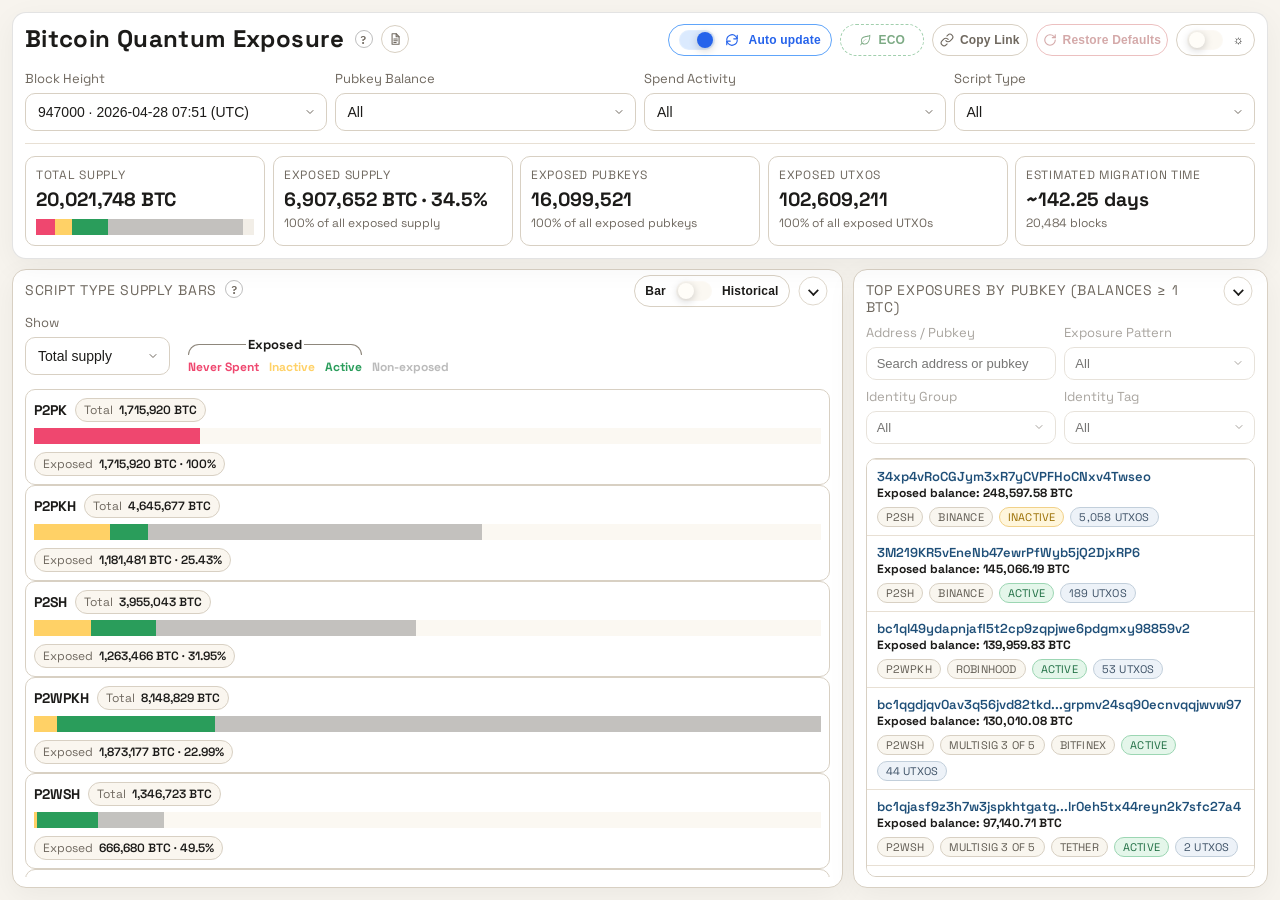
==== commit 1b61c5e4: "fix: restore autoUpdateToggle button in standalone HTML (replace archived button)" ====
--- a/webapps/quantum_exposure/dashboard.html
+++ b/webapps/quantum_exposure/dashboard.html
@@ -3123,19 +3123,17 @@
       </div>
       <div class="title-actions">
         <button
-          id="archivedSnapshotsToggle"
-          class="auto-update-toggle is-hidden"
+          id="autoUpdateToggle"
+          class="auto-update-toggle is-on"
           type="button"
-          aria-pressed="false"
-          data-tooltip="Show archived snapshot heights in historical mode"
+          aria-pressed="true"
+          data-tooltip="When enabled, the launcher pulls latest changes before opening the dashboard."
         >
           <span class="auto-update-toggle-track" aria-hidden="true"><span class="auto-update-toggle-thumb"></span></span>
-          <span class="auto-update-toggle-label">
-            <span class="archived-toggle-icon" aria-hidden="true">
-              <svg viewBox="0 0 24 24" focusable="false" aria-hidden="true"><path d="M3 8h18"></path><path d="M4 8h16l-1.2 10.4A2 2 0 0 1 16.82 20H7.18a2 2 0 0 1-1.98-1.6L4 8Z"></path><path d="M8 8V5.7c0-.94.76-1.7 1.7-1.7h4.6c.94 0 1.7.76 1.7 1.7V8"></path><path d="M12 11v5"></path><path d="M9.8 13.2 12 11l2.2 2.2"></path></svg>
-            </span>
-            <span class="archived-toggle-text">Archived</span>
+          <span class="btn-icon" aria-hidden="true">
+            <svg viewBox="0 0 24 24" focusable="false" aria-hidden="true"><path d="M21 12a9 9 0 0 1-15.36 6.36L3 14"></path><path d="M3 20v-6h6"></path><path d="M3 12a9 9 0 0 1 15.36-6.36L21 10"></path><path d="M21 4v6h-6"></path></svg>
           </span>
+          <span class="auto-update-toggle-label">Auto update</span>
         </button>
         <button
           id="runtimeModeToggle"
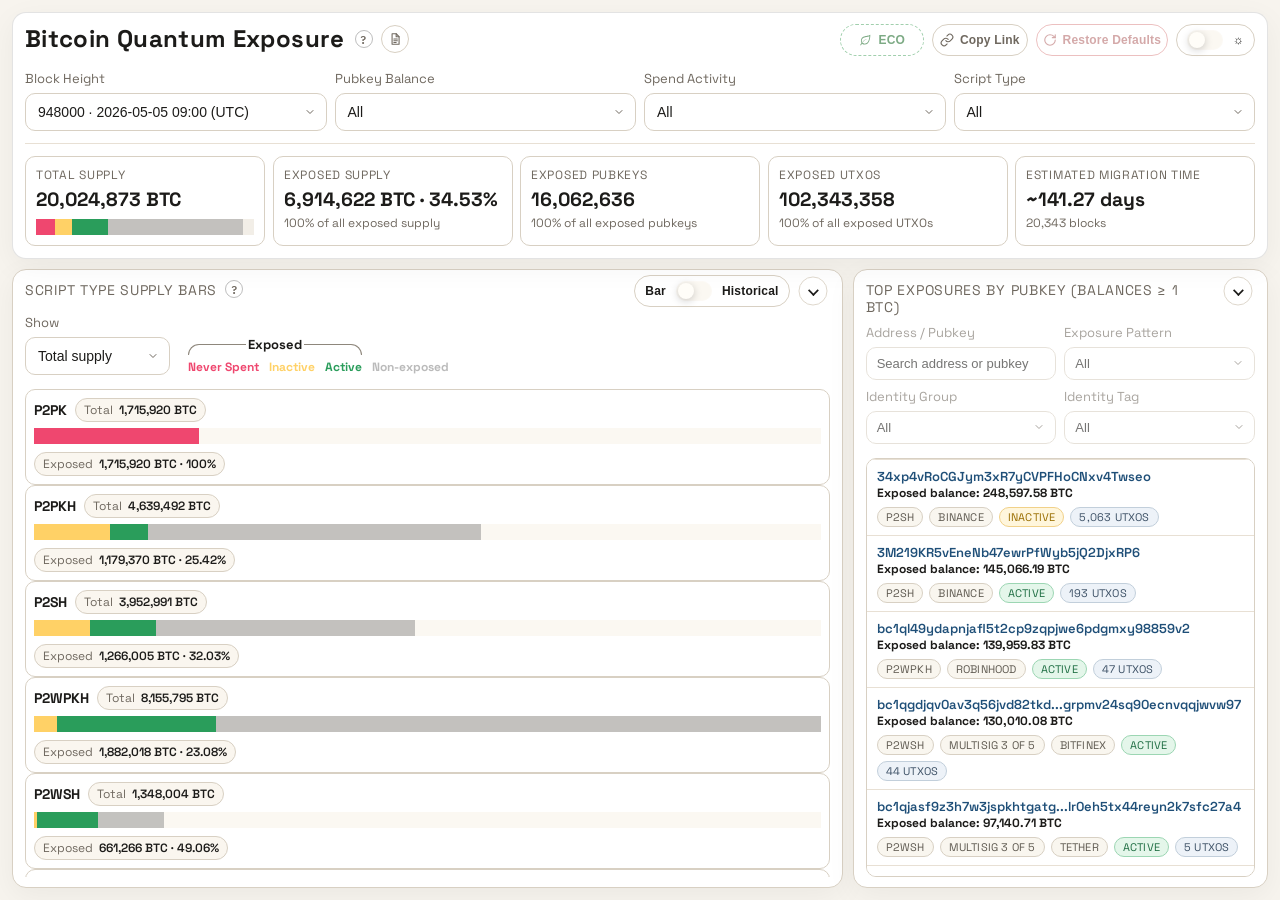
==== commit 343bdfd1: "Sync standalone quantum exposure dashboard with 948000 snapshot" ====
--- a/webapps/quantum_exposure/dashboard.html
+++ b/webapps/quantum_exposure/dashboard.html
@@ -3123,17 +3123,19 @@
       </div>
       <div class="title-actions">
         <button
-          id="autoUpdateToggle"
-          class="auto-update-toggle is-on"
+          id="archivedSnapshotsToggle"
+          class="auto-update-toggle is-hidden"
           type="button"
-          aria-pressed="true"
-          data-tooltip="When enabled, the launcher pulls latest changes before opening the dashboard."
+          aria-pressed="false"
+          data-tooltip="Show archived snapshot heights in historical mode"
         >
           <span class="auto-update-toggle-track" aria-hidden="true"><span class="auto-update-toggle-thumb"></span></span>
-          <span class="btn-icon" aria-hidden="true">
-            <svg viewBox="0 0 24 24" focusable="false" aria-hidden="true"><path d="M21 12a9 9 0 0 1-15.36 6.36L3 14"></path><path d="M3 20v-6h6"></path><path d="M3 12a9 9 0 0 1 15.36-6.36L21 10"></path><path d="M21 4v6h-6"></path></svg>
+          <span class="auto-update-toggle-label">
+            <span class="archived-toggle-icon" aria-hidden="true">
+              <svg viewBox="0 0 24 24" focusable="false" aria-hidden="true"><path d="M3 8h18"></path><path d="M4 8h16l-1.2 10.4A2 2 0 0 1 16.82 20H7.18a2 2 0 0 1-1.98-1.6L4 8Z"></path><path d="M8 8V5.7c0-.94.76-1.7 1.7-1.7h4.6c.94 0 1.7.76 1.7 1.7V8"></path><path d="M12 11v5"></path><path d="M9.8 13.2 12 11l2.2 2.2"></path></svg>
+            </span>
+            <span class="archived-toggle-text">Archived</span>
           </span>
-          <span class="auto-update-toggle-label">Auto update</span>
         </button>
         <button
           id="runtimeModeToggle"
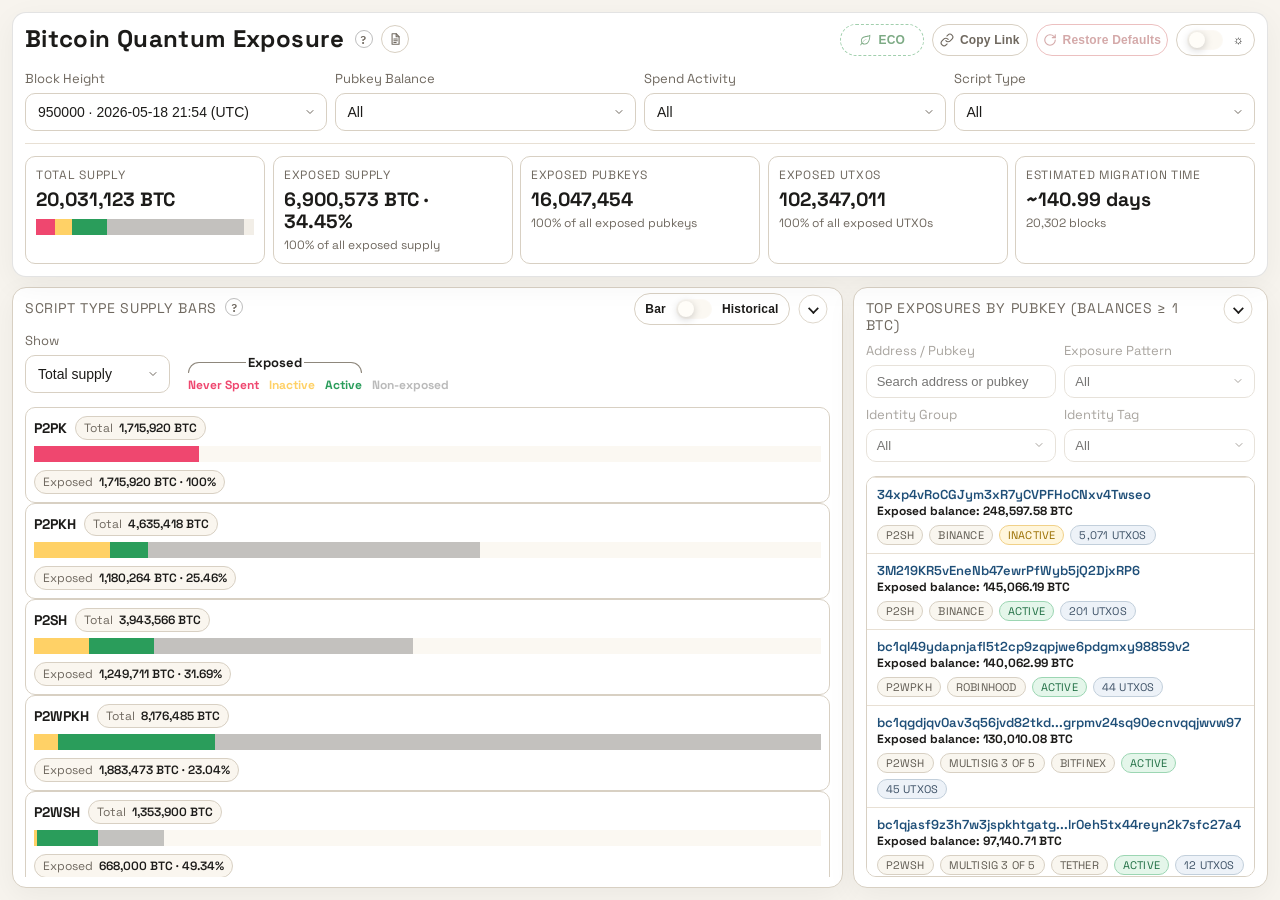
==== commit eb1a3c30: "Default quantum pages to black first paint" ====
--- a/webapps/quantum_exposure/dashboard.html
+++ b/webapps/quantum_exposure/dashboard.html
@@ -3,6 +3,7 @@
 <head>
   <meta charset="UTF-8" />
   <meta name="viewport" content="width=device-width, initial-scale=1.0" />
+  <style id="wsb-early-black">html,body{background:#000;color:#f1f5f7;}</style>
   <title>Bitcoin Quantum Exposure</title>
   <script>
     (function () {
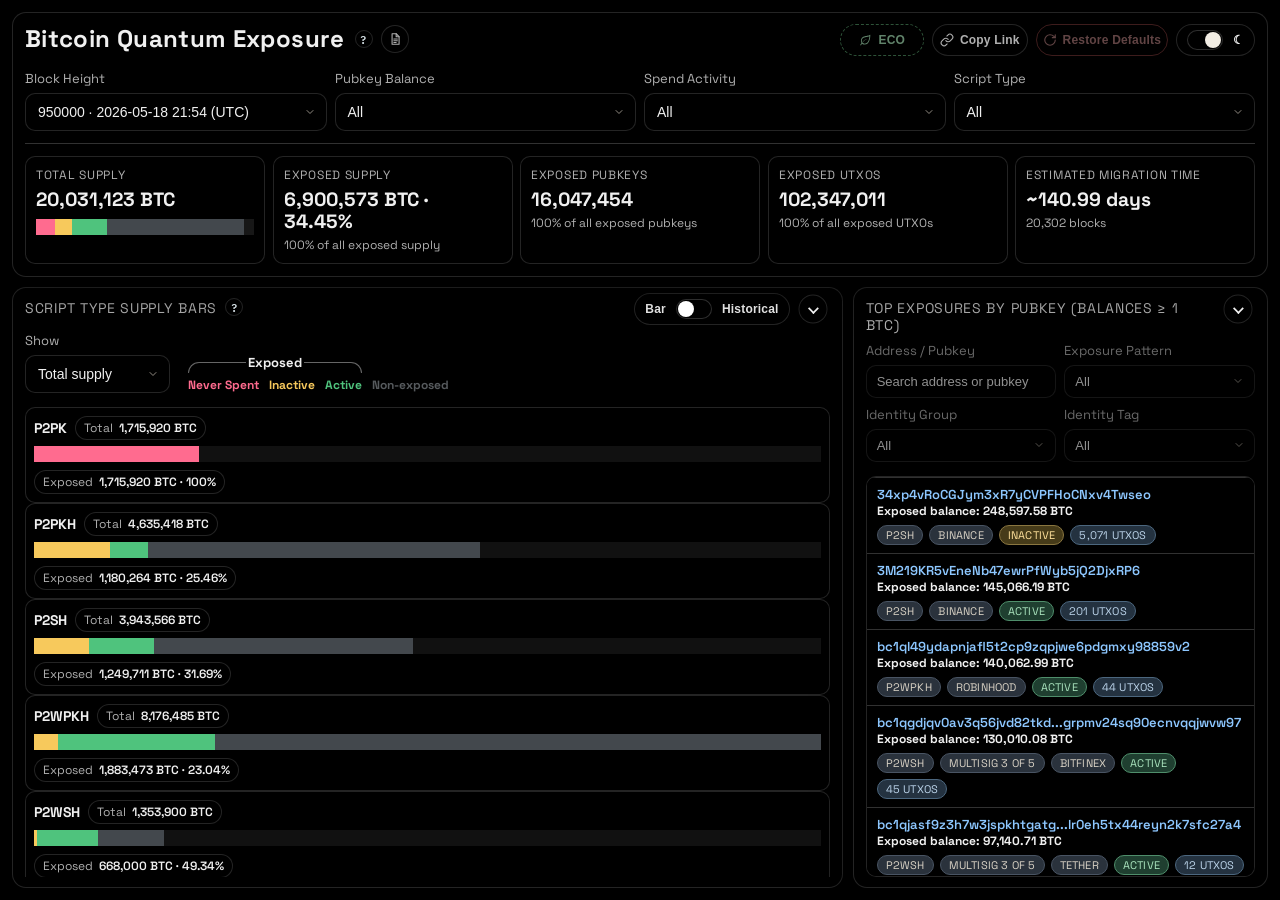
==== commit f0597aee: "Polish quantum dashboard shell" ====
--- a/webapps/quantum_exposure/dashboard.html
+++ b/webapps/quantum_exposure/dashboard.html
@@ -3,8 +3,8 @@
 <head>
   <meta charset="UTF-8" />
   <meta name="viewport" content="width=device-width, initial-scale=1.0" />
-  <style id="wsb-early-black">html,body{background:#000;color:#f1f5f7;}</style>
-  <title>Bitcoin Quantum Exposure</title>
+  <style id="wsb-early-black">html,body{background:#000;color:#f1f5f7;}:root[data-theme="light"],:root[data-theme="light"] body{background:#f4f5f7;color:#111827;}</style>
+    <title>Bitcoin Quantum Exposure</title>
   <script>
     (function () {
       // Apply theme early so shared styles do not flash/fallback before dashboard_app.js initializes.
@@ -12,10 +12,10 @@
         const storedTheme = window.localStorage.getItem('quantum-research-dashboard-theme');
         const initialTheme = (storedTheme === 'light' || storedTheme === 'dark')
           ? storedTheme
-          : (window.matchMedia('(prefers-color-scheme: dark)').matches ? 'dark' : 'light');
+          : 'dark';
         document.documentElement.dataset.theme = initialTheme;
       } catch (_err) {
-        document.documentElement.dataset.theme = window.matchMedia('(prefers-color-scheme: dark)').matches ? 'dark' : 'light';
+        document.documentElement.dataset.theme = 'dark';
       }
 
       const isLocalRuntime = ['localhost', '127.0.0.1', '::1'].includes(window.location.hostname);
@@ -51,7 +51,7 @@
     :root {
       --analysis-min-height: 500px;
       --wrap-grid-template-rows: auto minmax(0, 1fr);
-      --bg: #f7f4ee;
+      --bg: #f4f5f7;
       --card: #ffffff;
       --surface: #ffffff;
       --surface-soft: #faf6ef;
@@ -61,7 +61,10 @@
       --muted-strong: #514d47;
       --accent: #0c6f5f;
       --accent-2: #c85e3c;
-      --line: #d8d0c3;
+      --line: #dedede;
+      --panel-border: rgba(0, 0, 0, 0.11);
+      --panel-border-opaque: #e3e3e3;
+      --card-border: var(--panel-border);
       --divider: #e8e0d4;
       --shadow: 0 8px 30px rgba(0, 0, 0, 0.05);
       --bg-orb-1: #efe5d4;
@@ -98,9 +101,9 @@
       --fg: var(--ink);
       --fg-dim: var(--muted-strong);
       --dashboard-accent: var(--accent);
-      --scrollbar-track: #e8dfd2;
-      --scrollbar-thumb: #b5a99a;
-      --scrollbar-thumb-hover: #9f917f;
+      --scrollbar-track: #f4f5f7;
+      --scrollbar-thumb: #bdbdbd;
+      --scrollbar-thumb-hover: #a8a8a8;
     }
 
     :root[data-theme="dark"] {
@@ -114,7 +117,10 @@
       --muted-strong: #d0d0d0;
       --accent: #9a9a9a;
       --accent-2: #c2c2c2;
-      --line: #3a3a3a;
+      --line: #2b2b2b;
+      --panel-border: rgba(255, 255, 255, 0.14);
+      --panel-border-opaque: #242424;
+      --card-border: var(--panel-border);
       --divider: #313131;
       --shadow: 0 14px 40px rgba(0, 0, 0, 0.35);
       --bg-orb-1: #1f1f1f;
@@ -233,7 +239,7 @@
     .panel {
       min-width: 0;
       background: var(--card);
-      border: 1px solid var(--line);
+      border: 1px solid var(--panel-border);
       border-radius: 14px;
       padding: 12px;
       box-shadow: var(--shadow);
@@ -253,7 +259,7 @@
     }
 
     .title-panel:focus-within {
-      border-color: var(--line);
+      border-color: var(--panel-border);
     }
 
     .title-copy {
@@ -284,7 +290,7 @@
       width: 28px;
       height: 28px;
       border-radius: 999px;
-      border: 1px solid var(--line);
+      border: 1px solid var(--panel-border);
       background: var(--surface);
       color: var(--muted);
       display: inline-flex;
@@ -378,7 +384,7 @@
       min-width: 96px;
       padding: 8px 12px;
       border-radius: 999px;
-      border: 1px solid var(--line);
+      border: 1px solid var(--panel-border);
       background: var(--surface);
       color: var(--muted);
       font-size: 12px;
@@ -422,7 +428,7 @@
       height: 32px;
       padding: 5px 10px;
       border-radius: 999px;
-      border: 1px solid var(--line);
+      border: 1px solid var(--panel-border);
       background: var(--surface);
       color: var(--ink);
       font-size: 12px;
@@ -460,7 +466,7 @@
       width: 16px;
       height: 16px;
       border-radius: 50%;
-      background: #fffdf8;
+      background: #ffffff;
       box-shadow: 0 2px 8px rgba(0, 0, 0, 0.2);
       transition: transform 160ms ease, background 160ms ease;
     }
@@ -479,7 +485,7 @@
     }
 
     :root[data-theme="dark"] .auto-update-toggle-thumb {
-      background: #fffdf8;
+      background: #ffffff;
     }
 
     :root[data-theme="dark"] .auto-update-toggle.is-on .auto-update-toggle-track {
@@ -678,7 +684,7 @@
       height: 32px;
       padding: 5px 10px;
       border-radius: 999px;
-      border: 1px solid var(--line);
+      border: 1px solid var(--panel-border);
       background: var(--surface);
       color: var(--ink);
       font-size: 12px;
@@ -712,7 +718,7 @@
       width: 16px;
       height: 16px;
       border-radius: 50%;
-      background: #fffdf8;
+      background: #ffffff;
       box-shadow: 0 2px 8px rgba(0, 0, 0, 0.2);
       transition: transform 160ms ease;
     }
@@ -786,7 +792,7 @@
       min-width: 0;
       padding: 10px 12px;
       border-radius: 10px;
-      border: 1px solid var(--line);
+      border: 1px solid var(--panel-border);
       background: var(--surface);
       color: var(--ink);
       font-size: 14px;
@@ -1148,7 +1154,7 @@
       min-width: 0;
       padding: 10px 32px 10px 12px;
       border-radius: 10px;
-      border: 1px solid var(--line);
+      border: 1px solid var(--panel-border);
       background: var(--surface);
       color: var(--ink);
       font-size: 14px;
@@ -1240,7 +1246,7 @@
       left: 0;
       width: 100%;
       background: var(--surface);
-      border: 1px solid var(--line);
+      border: 1px solid var(--panel-border);
       border-radius: 10px;
       box-shadow: var(--shadow);
       padding: 8px;
@@ -1278,7 +1284,7 @@
 
     .kpi {
       container-type: inline-size;
-      border: 1px solid var(--line);
+      border: 1px solid var(--panel-border);
       border-radius: 10px;
       padding: 10px;
       background: var(--surface);
@@ -1511,7 +1517,7 @@
       min-width: 146px;
       padding: 8px 10px;
       border-radius: 10px;
-      border: 1px solid var(--line);
+      border: 1px solid var(--panel-border);
       background: var(--surface);
       color: var(--ink);
       font-size: 13px;
@@ -1537,7 +1543,7 @@
       height: 32px;
       padding: 5px 10px;
       border-radius: 999px;
-      border: 1px solid var(--line);
+      border: 1px solid var(--panel-border);
       background: var(--surface);
       color: var(--ink);
       font-size: 12px;
@@ -1568,13 +1574,13 @@
       width: 16px;
       height: 16px;
       border-radius: 50%;
-      background: #fffdf8;
+      background: #ffffff;
       box-shadow: 0 2px 8px rgba(0, 0, 0, 0.2);
       transition: transform 160ms ease;
     }
 
     .panel-view-toggle[data-mode="historical"] {
-      border-color: var(--line);
+      border-color: var(--panel-border);
       background: var(--surface);
     }
 
@@ -1592,7 +1598,7 @@
       display: grid;
       gap: 6px;
       padding: 8px;
-      border: 1px solid var(--line);
+      border: 1px solid var(--panel-border);
       border-radius: 10px;
       background: var(--surface);
       transition: opacity 160ms ease, filter 160ms ease;
@@ -1627,7 +1633,7 @@
       gap: 6px;
       padding: 3px 8px;
       border-radius: 999px;
-      border: 1px solid var(--line);
+      border: 1px solid var(--panel-border);
       background: var(--surface-soft);
       font-size: 12px;
       color: var(--muted);
@@ -1874,7 +1880,7 @@
       align-items: center;
       gap: 8px;
       padding: 8px 12px;
-      border: 1px solid var(--line);
+      border: 1px solid var(--panel-border);
       border-radius: 999px;
       background: var(--surface);
       color: var(--muted);
@@ -1897,7 +1903,7 @@
       height: 100%;
       display: block;
       background: var(--surface);
-      border: 1px solid var(--line);
+      border: 1px solid var(--panel-border);
       border-radius: 10px;
     }
 
@@ -1983,7 +1989,7 @@
       min-width: 180px;
       max-width: 260px;
       background: color-mix(in srgb, var(--surface) 92%, black 8%);
-      border: 1px solid var(--line);
+      border: 1px solid var(--panel-border);
       border-radius: 8px;
       box-shadow: 0 10px 24px rgba(0, 0, 0, 0.22);
       padding: 8px 10px;
@@ -2037,7 +2043,7 @@
       z-index: 140;
       width: fit-content;
       max-width: min(420px, calc(100vw - 24px));
-      border: 1px solid rgba(0, 0, 0, 0.22);
+      border: 1px solid var(--panel-border);
       border-radius: 10px;
       background: #ffffff;
       color: #1c1b19;
@@ -2055,7 +2061,7 @@
     }
 
     :root[data-theme="dark"] .quantum-inline-tooltip {
-      border-color: rgba(255, 255, 255, 0.22);
+      border-color: var(--panel-border);
       background: #000;
       color: #d9e5ea;
       box-shadow: 0 12px 24px rgba(0, 0, 0, 0.35);
@@ -2099,7 +2105,7 @@
     }
 
     .top-list {
-      border: 1px solid var(--line);
+      border: 1px solid var(--panel-border);
       border-radius: 10px;
       background: var(--surface);
       flex: 1 1 0;
@@ -2170,7 +2176,7 @@
     .show-more-button {
       padding: 10px 14px;
       border-radius: 10px;
-      border: 1px solid var(--line);
+      border: 1px solid var(--panel-border);
       background: var(--surface);
       color: var(--ink);
       font-size: 13px;
@@ -2203,7 +2209,7 @@
       width: 34px;
       height: 34px;
       flex-shrink: 0;
-      border: 1px solid var(--line);
+      border: 1px solid var(--panel-border);
       border-radius: 999px;
       background: var(--surface);
       color: var(--ink);
@@ -2411,7 +2417,7 @@
       height: 16px;
       margin: 0;
       border-radius: 4px;
-      border: 1px solid var(--line);
+      border: 1px solid var(--panel-border);
       background: var(--surface);
       display: inline-grid;
       place-content: center;
@@ -2774,7 +2780,7 @@
       max-height: min(94vh, 1080px);
       overflow: auto;
       border-radius: 18px;
-      border: 1px solid var(--line);
+      border: 1px solid var(--panel-border);
       background: linear-gradient(168deg, color-mix(in srgb, var(--card) 92%, white 8%) 0%, var(--card) 48%, color-mix(in srgb, var(--surface-soft) 72%, var(--card) 28%) 100%);
       box-shadow: 0 28px 80px rgba(0, 0, 0, 0.26);
       padding: 18px;
@@ -2817,7 +2823,7 @@
       width: 32px;
       height: 32px;
       border-radius: 50%;
-      border: 1px solid var(--line);
+      border: 1px solid var(--panel-border);
       background: var(--surface);
       color: var(--muted-strong);
       font-size: 20px;
@@ -2844,7 +2850,7 @@
 
     .snapshot-report-card {
       grid-column: span 6;
-      border: 1px solid var(--line);
+      border: 1px solid var(--panel-border);
       border-radius: 12px;
       background: color-mix(in srgb, var(--surface) 78%, white 22%);
       padding: 11px 12px;
@@ -2904,7 +2910,7 @@
 
     .snapshot-report-section {
       margin-top: 10px;
-      border: 1px solid var(--line);
+      border: 1px solid var(--panel-border);
       border-radius: 12px;
       background: color-mix(in srgb, var(--surface-muted) 78%, white 22%);
       padding: 12px;
@@ -3012,13 +3018,13 @@
     }
 
     :root[data-theme="dark"] .snapshot-report-dialog {
-      border-color: var(--line);
+      border-color: var(--panel-border);
       background: var(--card);
       box-shadow: 0 28px 90px rgba(0, 0, 0, 0.62);
     }
 
     :root[data-theme="dark"] .snapshot-report-card {
-      border-color: var(--line);
+      border-color: var(--panel-border);
       background: var(--surface);
     }
 
--- a/webapps/shared/dashboard_shared.css
+++ b/webapps/shared/dashboard_shared.css
@@ -2,11 +2,28 @@
   --modal-controls-clearance: 30px;
   --wrap-pad: clamp(8px, 1.4vw, 12px);
   --dashboard-accent: var(--accent, #ff9f1c);
+  --panel-border: rgba(255, 255, 255, 0.14);
+  --panel-border-opaque: #242424;
+  --card-border: var(--panel-border);
+  --line: #2b2b2b;
   --panel-min-height: 320px;
+}
+
+:root[data-theme="light"] {
+  --panel-border: rgba(0, 0, 0, 0.11);
+  --panel-border-opaque: #e3e3e3;
+  --card-border: var(--panel-border);
+  --line: #dedede;
 }
 
 * {
   box-sizing: border-box;
+}
+
+@supports (-webkit-touch-callout: none) {
+  :where(input:not([type="checkbox"]):not([type="radio"]):not([type="range"]), select, textarea) {
+    font-size: max(16px, 1em) !important;
+  }
 }
 
 html,
@@ -88,7 +105,7 @@
   width: 18px;
   height: 18px;
   border-radius: 999px;
-  border: 1px solid rgba(255, 255, 255, 0.32);
+  border: 1px solid var(--panel-border);
   background: transparent;
   color: #d6e1e6;
   font-family: "IBM Plex Mono", monospace;
@@ -117,7 +134,7 @@
   z-index: 50;
   width: clamp(280px, 34vw, 420px);
   max-width: calc(100vw - 24px);
-  border: 1px solid rgba(255, 255, 255, 0.18);
+  border: 1px solid var(--panel-border);
   border-radius: 10px;
   background: #000;
   color: #d9e5ea;
@@ -157,7 +174,7 @@
   gap: 10px;
   flex-wrap: wrap;
   align-items: center;
-  border-top: 1px solid rgba(255, 255, 255, 0.06);
+  border-top: 1px solid var(--panel-border);
 }
 
 .topbar.ui-locked .toggle,
@@ -325,7 +342,7 @@
 }
 
 .chip {
-  border: 1px solid rgba(255, 255, 255, 0.14);
+  border: 1px solid var(--panel-border);
   border-radius: 999px;
   background: transparent;
   color: var(--muted, #95a6ae);
@@ -380,7 +397,7 @@
   justify-content: center;
   width: 20px;
   height: 20px;
-  border: 1px solid rgba(255, 255, 255, 0.25);
+  border: 1px solid var(--panel-border);
   border-radius: 6px;
   background: transparent;
   color: #d8e4ea;
@@ -395,7 +412,7 @@
 }
 
 .swap-panels-control:disabled .swap-panels-btn {
-  border-color: rgba(255, 255, 255, 0.14);
+  border-color: var(--panel-border);
 }
 
 .swap-panels-btn svg {
@@ -419,7 +436,7 @@
   bottom: 8px;
   width: 20px;
   height: 20px;
-  border: 1px solid rgba(255, 255, 255, 0.25);
+  border: 1px solid var(--panel-border);
   border-radius: 6px;
   background: rgba(0, 0, 0, 0.72);
   cursor: nwse-resize;
@@ -446,7 +463,7 @@
 }
 
 .panel-resize-handle:disabled {
-  border-color: rgba(255, 255, 255, 0.14);
+  border-color: var(--panel-border);
   cursor: not-allowed;
 }
 
@@ -471,7 +488,7 @@
   z-index: 70;
   width: fit-content;
   max-width: min(420px, calc(100vw - 24px));
-  border: 1px solid rgba(0, 0, 0, 0.22);
+  border: 1px solid var(--panel-border);
   border-radius: 10px;
   background: #ffffff;
   color: #1c1b19;
@@ -489,7 +506,7 @@
 }
 
 :root[data-theme="dark"] .dashboard-inline-tooltip {
-  border-color: rgba(255, 255, 255, 0.22);
+  border-color: var(--panel-border);
   background: #000;
   color: #d9e5ea;
   box-shadow: 0 12px 24px rgba(0, 0, 0, 0.35);
@@ -585,7 +602,7 @@
    --bg, --panel, --panel-border, --fg, --muted, --fg-dim, --link.
    =========================== */
 :root[data-theme="light"] body {
-  background: var(--bg, #f7f4ee);
+  background: var(--bg, #f4f5f7);
   color: var(--fg, #1c1b19);
 }
 
@@ -618,7 +635,7 @@
 }
 
 :root[data-theme="light"] .controls {
-  border-top-color: rgba(0, 0, 0, 0.08);
+  border-top-color: var(--panel-border);
 }
 
 :root[data-theme="light"] .swap-panels-control {
@@ -626,12 +643,12 @@
 }
 
 :root[data-theme="light"] .swap-panels-btn {
-  border-color: rgba(0, 0, 0, 0.18);
+  border-color: var(--panel-border);
   color: var(--fg, #1c1b19);
 }
 
 :root[data-theme="light"] .panel-resize-handle {
-  border-color: rgba(0, 0, 0, 0.18);
+  border-color: var(--panel-border);
   background: rgba(255, 255, 255, 0.88);
 }
 
@@ -660,13 +677,13 @@
 }
 
 :root[data-theme="light"] .info-btn {
-  border-color: rgba(0, 0, 0, 0.26);
+  border-color: var(--panel-border);
   color: var(--muted, #6f685f);
 }
 
 :root[data-theme="light"] .info-popover {
   background: var(--panel, #ffffff);
-  border-color: rgba(0, 0, 0, 0.12);
+  border-color: var(--panel-border);
   color: var(--fg, #1c1b19);
   box-shadow: 0 12px 24px rgba(0, 0, 0, 0.1);
 }
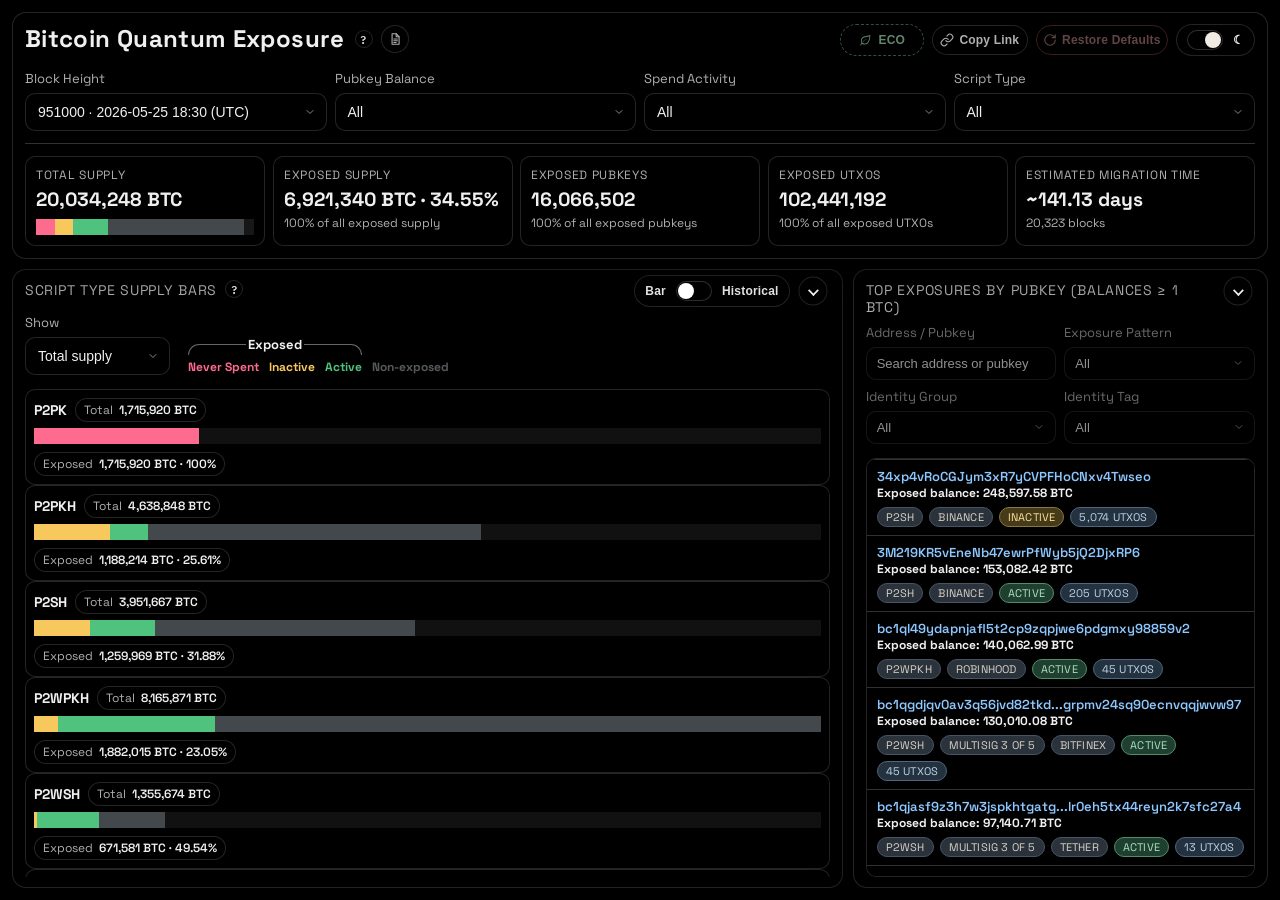
==== commit fe2e880f: "Update quantum exposure dashboard data" ====
--- a/webapps/quantum_exposure/dashboard.html
+++ b/webapps/quantum_exposure/dashboard.html
@@ -318,8 +318,7 @@
     }
 
     .snapshot-report-btn:focus-visible {
-      outline: 2px solid color-mix(in srgb, var(--accent) 65%, white 35%);
-      outline-offset: 2px;
+      outline: none;
     }
 
     .top-filters {
@@ -353,10 +352,11 @@
       display: inline-flex;
       align-items: center;
       justify-content: center;
-      gap: 6px;
+      gap: 5px;
+      min-height: 30px;
       width: 132px;
       min-width: 132px;
-      padding: 8px 12px;
+      padding: 5px 9px;
       border-radius: 999px;
       border: 1px solid #cf5c5c;
       background: transparent;
@@ -379,10 +379,11 @@
       display: inline-flex;
       align-items: center;
       justify-content: center;
-      gap: 6px;
+      gap: 5px;
+      min-height: 30px;
       width: 96px;
       min-width: 96px;
-      padding: 8px 12px;
+      padding: 5px 9px;
       border-radius: 999px;
       border: 1px solid var(--panel-border);
       background: var(--surface);
@@ -1459,7 +1460,7 @@
     .panel-title-main .info-popover {
       left: 0;
       right: auto;
-      z-index: 40;
+      z-index: 1000;
       width: min(420px, calc(100vw - 36px));
       max-width: min(420px, calc(100vw - 36px));
       font-family: "IBM Plex Mono", monospace;
@@ -2471,8 +2472,7 @@
     input:focus-visible,
     select:focus-visible {
       outline: none;
-      box-shadow: 0 0 0 3px color-mix(in srgb, var(--accent) 28%, transparent);
-      border-color: var(--accent);
+      box-shadow: none;
     }
 
     @media (max-width: 1080px) {
@@ -3102,11 +3102,10 @@
               <button type="button" class="info-btn" aria-label="About this dashboard" aria-describedby="quantumExposureInfoPopover">?</button>
               <div class="info-popover" id="quantumExposureInfoPopover" role="tooltip">
                 <p style="margin: 0;">
-                  This dashboard estimates how much Bitcoin supply is exposed to quantum-risk pathways, and who controls that exposure, at a selected block-height snapshot. It combines chain-derived aggregates with attribution metadata to show both macro risk (total exposed supply, exposed pubkeys/UTXOs, migration pressure) and micro concentration (largest exposed entities/addresses).
+                  This dashboard estimates how much Bitcoin supply is exposed to quantum-risk spending paths at a selected block-height snapshot.
                 </p>
-                <p style="margin: 8px 0 0 0;">
-                  What "quantum exposure" means here<br>
-                  Supply is treated as exposed when spending conditions reveal public key material or otherwise create script paths considered vulnerable under a future cryptographically relevant quantum threat model. The dashboard does not predict when such a threat arrives; it quantifies current and historical exposure surfaces under consistent rules.
+                <p style="margin: 6px 0 0 0;">
+                  It combines chain-derived aggregates with attribution metadata to show exposed supply, exposed pubkeys/UTXOs, estimated migration pressure, and the largest exposed entities or addresses.
                 </p>
               </div>
             </div>
@@ -3479,6 +3478,10 @@
     </section>
   </div>
 
+  <script>
+    window.WSBWebappDataAutoRefresh = { urls: ["webapp_data/latest_snapshot.txt"] };
+  </script>
+  <script src="../shared/webapp_data_auto_refresh.js"></script>
   <script src="dashboard_app.js"></script>
 </body>
 </html>
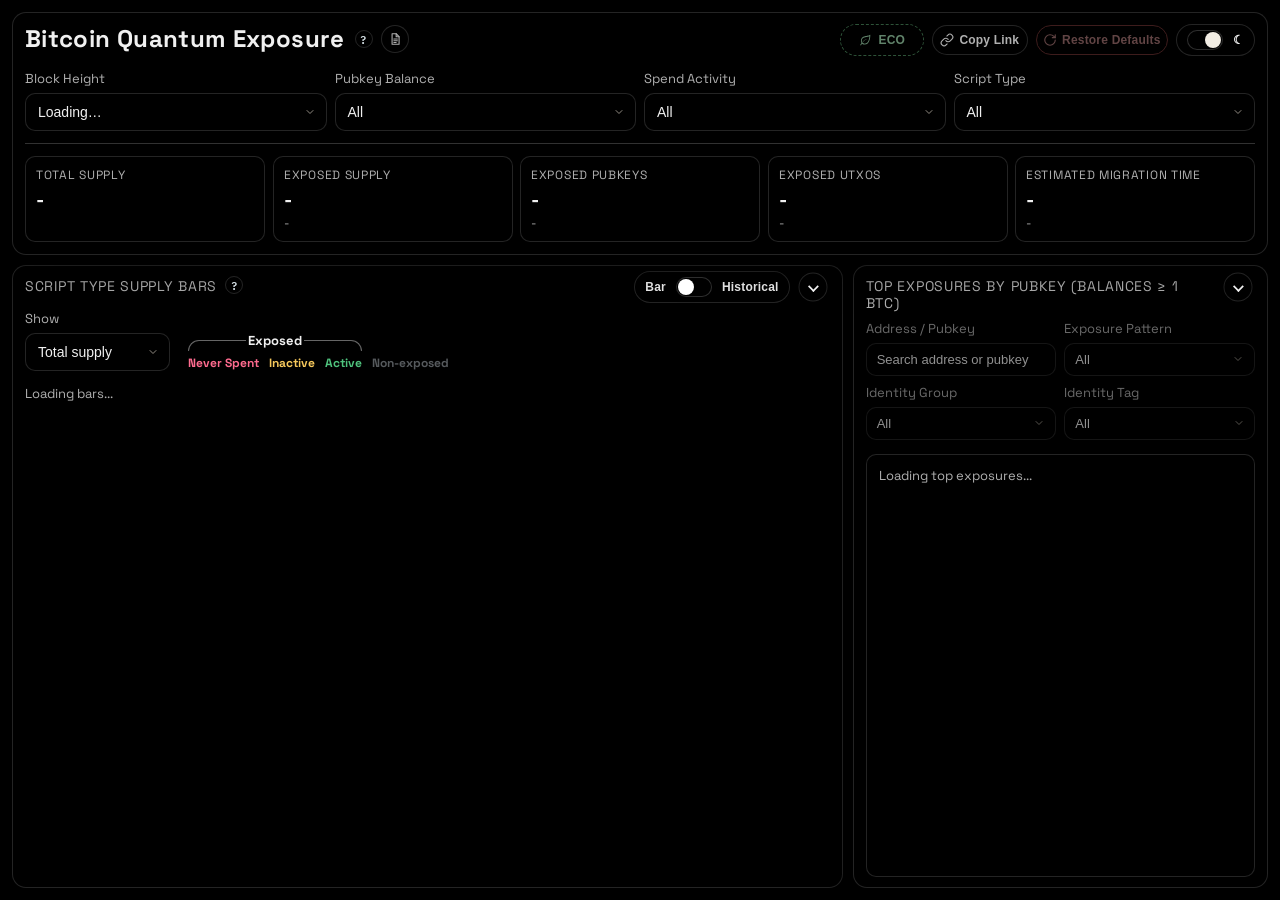
==== commit 09d9c4af: "Update Quantum Exposure standalone snapshot" ====
--- a/webapps/quantum_exposure/dashboard.html
+++ b/webapps/quantum_exposure/dashboard.html
@@ -43,10 +43,12 @@
     }());
   </script>
   <script src="../shared/dashboard_embed_modal.js"></script>
+  <script src="../shared/dashboard_components.js"></script>
   <link rel="preconnect" href="https://fonts.googleapis.com" />
   <link rel="preconnect" href="https://fonts.gstatic.com" crossorigin />
   <link href="https://fonts.googleapis.com/css2?family=Space+Grotesk:wght@400;500;600;700&family=IBM+Plex+Mono:wght@400;500&display=swap" rel="stylesheet" />
   <link rel="stylesheet" href="../shared/dashboard_shared.css" />
+    <link rel="stylesheet" href="../shared/dashboard_controls.css" />
   <style>
     :root {
       --analysis-min-height: 500px;
@@ -1871,11 +1873,6 @@
       background: rgba(0, 0, 0, 0.18);
     }
 
-    :root[data-theme="light"] .historical-chart-loading-spinner {
-      border-color: rgba(0, 0, 0, 0.1);
-      border-top-color: var(--dashboard-accent, #ff9f1c);
-    }
-
     .historical-chart-loading-card {
       display: inline-flex;
       align-items: center;
@@ -1888,15 +1885,6 @@
       font-size: 12px;
       font-weight: 600;
       letter-spacing: 0.2px;
-    }
-
-    .historical-chart-loading-spinner {
-      width: 28px;
-      height: 28px;
-      border-radius: 999px;
-      border: 3px solid rgba(255, 255, 255, 0.2);
-      border-top-color: var(--dashboard-accent, #ff9f1c);
-      animation: dash-spin 850ms linear infinite;
     }
 
     .historical-svg {
@@ -2553,11 +2541,31 @@
     }
 
     @media (max-width: 750px) {
-      .title-actions {
+      .title-panel {
+        grid-template-columns: minmax(0, 1fr);
+        grid-template-areas:
+          "title"
+          "toggle"
+          "filters"
+          "divider"
+          "kpis";
+      }
+
+      .title-panel .title-row {
+        padding-right: 0 !important;
+      }
+
+      .title-panel.topbar .title-actions {
+        position: static !important;
+        inset: auto !important;
+        grid-area: toggle;
         display: flex;
         flex-wrap: nowrap;
-        margin-top: -4px;
-        margin-right: -5px;
+        justify-self: start;
+        justify-content: flex-start;
+        margin: 0;
+        width: 100%;
+        max-width: 100%;
       }
 
       .runtime-mode-btn {
@@ -2738,7 +2746,7 @@
         align-self: flex-start;
         justify-content: flex-start;
         width: 100%;
-        margin-top: -4px;
+        margin-top: 0;
         margin-left: -2px;
         margin-right: 0;
       }
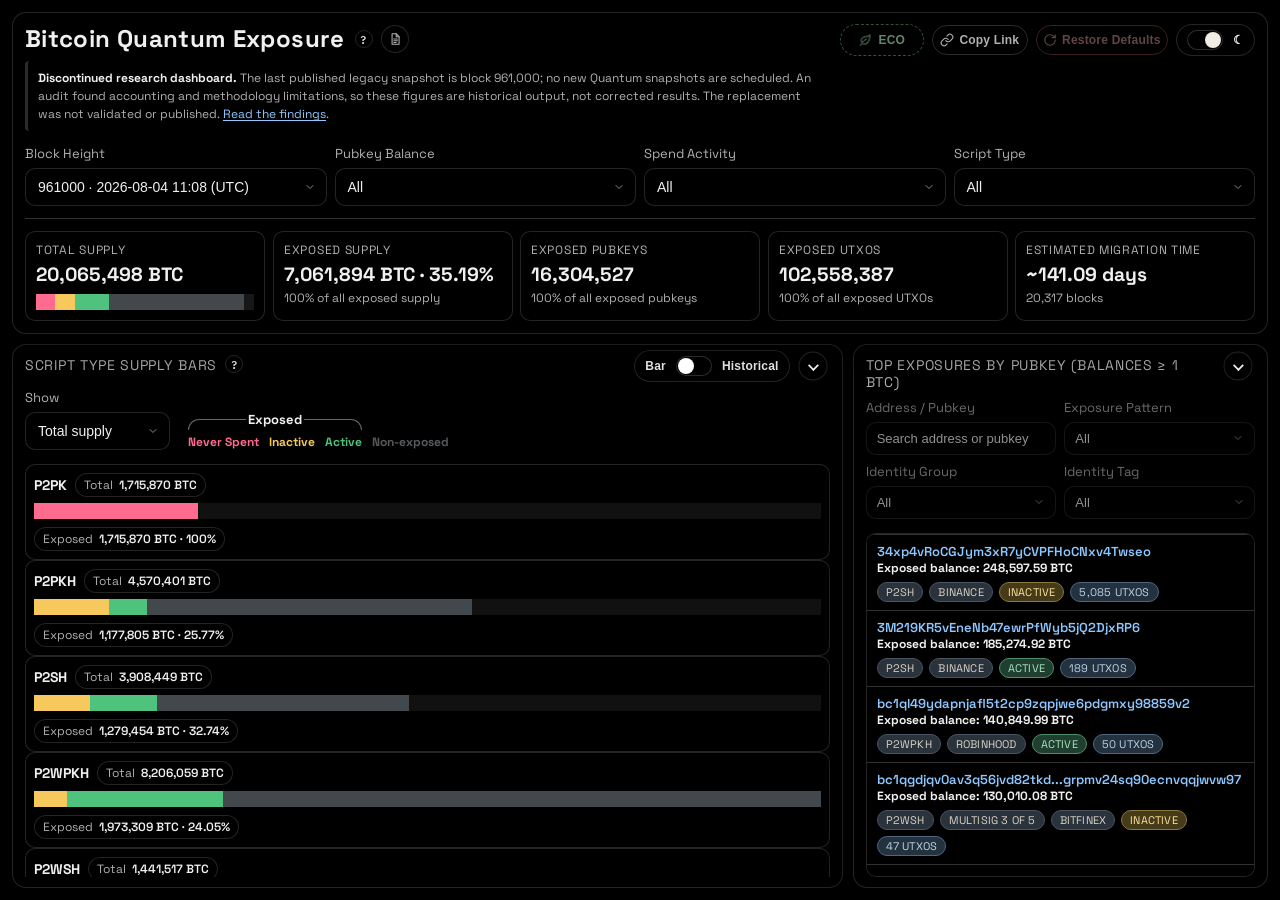
==== commit 8eefaaa1: "Add discontinued research notice to standalone Quantum dashboard" ====
--- a/webapps/quantum_exposure/dashboard.html
+++ b/webapps/quantum_exposure/dashboard.html
@@ -281,6 +281,35 @@
       margin: 0;
     }
 
+    .archive-notice {
+      margin: 8px 0 0;
+      padding: 8px 10px;
+      border-left: 3px solid var(--line);
+      border-radius: 4px;
+      background: var(--surface);
+      color: var(--muted);
+      font-size: 12px;
+      line-height: 1.5;
+    }
+
+    .archive-notice strong {
+      color: var(--ink);
+    }
+
+    .archive-notice a {
+      color: var(--link);
+      text-underline-offset: 2px;
+    }
+
+    .archive-notice a:hover {
+      color: var(--link-hover);
+    }
+
+    .archive-notice a:focus-visible {
+      outline: 2px solid var(--link);
+      outline-offset: 3px;
+    }
+
     .title-header-actions {
       display: inline-flex;
       align-items: center;
@@ -3134,6 +3163,11 @@
             </button>
           </div>
         </div>
+        <p class="archive-notice">
+          <strong>Discontinued research dashboard.</strong> The last published legacy snapshot is block 961,000; no new Quantum snapshots are scheduled.
+          An audit found accounting and methodology limitations, so these figures are historical output, not corrected results. The replacement was not validated or published.
+          <a href="https://wickedsmartbitcoin.com/quantum_exposure_findings.html" target="_blank" rel="noopener" aria-label="Read the findings (opens in a new tab)">Read the findings</a>.
+        </p>
       </div>
       <div class="title-actions">
         <button
--- a/webapps/shared/dashboard_shared.css
+++ b/webapps/shared/dashboard_shared.css
@@ -2,6 +2,13 @@
   --modal-controls-clearance: 30px;
   --wrap-pad: clamp(8px, 1.4vw, 12px);
   --dashboard-accent: var(--accent, #ff9f1c);
+  --dashboard-page-bg: #000000;
+  --dashboard-panel-bg: #000000;
+  --dashboard-chart-bg: var(--dashboard-panel-bg);
+  --dashboard-mobile-bottom-clearance: 56px;
+  --bg: var(--dashboard-page-bg);
+  --panel: var(--dashboard-panel-bg);
+  --chart-bg: var(--dashboard-chart-bg);
   --panel-border: rgba(255, 255, 255, 0.14);
   --panel-border-opaque: #242424;
   --card-border: var(--panel-border);
@@ -10,6 +17,12 @@
 }
 
 :root[data-theme="light"] {
+  --dashboard-page-bg: #f4f5f7;
+  --dashboard-panel-bg: #ffffff;
+  --dashboard-chart-bg: var(--dashboard-panel-bg);
+  --bg: var(--dashboard-page-bg);
+  --panel: var(--dashboard-panel-bg);
+  --chart-bg: var(--dashboard-chart-bg);
   --panel-border: rgba(0, 0, 0, 0.11);
   --panel-border-opaque: #e3e3e3;
   --card-border: var(--panel-border);
@@ -30,7 +43,7 @@
 body {
   margin: 0;
   min-height: 100vh;
-  background: #000;
+  background: var(--bg, #000);
   color: var(--fg, #f1f5f7);
 }
 
@@ -46,6 +59,7 @@
   overflow-y: auto;
   overflow-x: hidden;
   align-content: start;
+  grid-template-columns: minmax(0, 1fr);
   grid-template-rows: var(--wrap-grid-template-rows, none);
 }
 
@@ -67,14 +81,21 @@
   position: relative;
 }
 
+html.embedded-in-modal,
+html.embedded-in-modal body {
+  overscroll-behavior-x: contain;
+  touch-action: pan-y;
+}
+
 body.embedded-in-modal .wrap,
 html.embedded-in-modal body .wrap {
   padding-top: calc(var(--wrap-pad) + var(--modal-controls-clearance));
 }
 
 @media (max-width: 860px) {
-  .wrap {
-    padding-bottom: calc(var(--wrap-pad) + env(safe-area-inset-bottom, 0px) + 56px);
+  .wrap,
+  .app-shell {
+    padding-bottom: calc(var(--wrap-pad) + env(safe-area-inset-bottom, 0px) + var(--dashboard-mobile-bottom-clearance)) !important;
   }
 }
 
@@ -95,10 +116,195 @@
   position: relative;
 }
 
+.title-actions {
+  display: inline-flex;
+  align-items: center;
+  justify-content: flex-end;
+  gap: clamp(3px, 0.7vw, 8px);
+}
+
+.topbar .title-actions .copy-link-btn,
+.topbar .title-actions .reset-dashboard-btn {
+  display: inline-flex !important;
+  align-items: center !important;
+  justify-content: center !important;
+  gap: 5px !important;
+  min-height: 30px !important;
+  height: 30px !important;
+  padding: 5px 9px !important;
+  border-radius: 999px !important;
+  font-family: Arial, Helvetica, sans-serif !important;
+  font-size: 12px !important;
+  font-weight: 700 !important;
+  letter-spacing: 0.2px !important;
+  line-height: 1 !important;
+  white-space: nowrap !important;
+  cursor: pointer;
+  transition: background 160ms ease, border-color 160ms ease, color 160ms ease, opacity 160ms ease;
+}
+
+.topbar .title-actions .copy-link-btn {
+  width: 96px !important;
+  min-width: 96px !important;
+  border: 1px solid var(--line, var(--panel-border)) !important;
+  background: var(--surface, transparent);
+  color: var(--muted, #95a6ae);
+}
+
+.topbar .title-actions .copy-link-btn:hover,
+.topbar .title-actions .copy-link-btn:focus-visible {
+  background: var(--surface-soft, transparent);
+  color: var(--ink, var(--fg, #f1f5f7));
+}
+
+:root:not([data-theme="light"]) .topbar .title-actions .copy-link-btn {
+  color: #b0b0b0;
+}
+
+.topbar .title-actions .reset-dashboard-btn {
+  width: 132px !important;
+  min-width: 132px !important;
+  border: 1px solid #cf5c5c !important;
+  background: transparent !important;
+  color: #8f1f1f;
+}
+
+.topbar .title-actions .reset-dashboard-btn:hover,
+.topbar .title-actions .reset-dashboard-btn:focus-visible {
+  background: transparent !important;
+  border-color: #b83d3d !important;
+  color: #6f1111;
+}
+
+.topbar .title-actions .copy-link-btn:disabled,
+.topbar .title-actions .reset-dashboard-btn:disabled {
+  opacity: 0.38 !important;
+  cursor: default !important;
+  pointer-events: none !important;
+}
+
+.topbar .title-actions .reset-dashboard-btn--undo {
+  border-color: #3b82f6 !important;
+  background: transparent !important;
+  color: #1d4ed8;
+}
+
+.topbar .title-actions .reset-dashboard-btn--undo:hover,
+.topbar .title-actions .reset-dashboard-btn--undo:focus-visible {
+  background: transparent !important;
+  border-color: #2563eb !important;
+  color: #1e40af;
+}
+
+:root:not([data-theme="light"]) .topbar .title-actions .reset-dashboard-btn {
+  border-color: #a14a4a !important;
+  color: #ffb3b3;
+}
+
+:root:not([data-theme="light"]) .topbar .title-actions .reset-dashboard-btn:hover,
+:root:not([data-theme="light"]) .topbar .title-actions .reset-dashboard-btn:focus-visible {
+  background: transparent !important;
+  border-color: #c05d5d !important;
+  color: #ffd0d0;
+}
+
+:root:not([data-theme="light"]) .topbar .title-actions .reset-dashboard-btn--undo {
+  border-color: #3b82f6 !important;
+  color: #93c5fd;
+}
+
+:root:not([data-theme="light"]) .topbar .title-actions .reset-dashboard-btn--undo:hover,
+:root:not([data-theme="light"]) .topbar .title-actions .reset-dashboard-btn--undo:focus-visible {
+  border-color: #60a5fa !important;
+  color: #bfdbfe;
+}
+
+.topbar .title-actions button .btn-icon {
+  display: inline-flex !important;
+  align-items: center !important;
+  justify-content: center !important;
+  width: 14px !important;
+  height: 14px !important;
+  flex: 0 0 14px !important;
+  pointer-events: none !important;
+}
+
+.topbar .title-actions button .btn-icon svg {
+  width: 14px !important;
+  height: 14px !important;
+  display: block !important;
+  stroke: currentColor !important;
+  fill: none !important;
+  stroke-width: 1.9 !important;
+  stroke-linecap: round !important;
+  stroke-linejoin: round !important;
+}
+
+.topbar .title-actions button .btn-label {
+  display: inline-block !important;
+  line-height: 1 !important;
+}
+
+@media (max-width: 900px) {
+  .topbar .title-row {
+    padding-right: 72px !important;
+  }
+
+  .topbar .title-actions {
+    position: absolute !important;
+    inset: auto !important;
+    right: clamp(8px, 2vw, 12px) !important;
+    top: clamp(8px, 2vw, 12px) !important;
+    gap: 6px !important;
+    flex: 0 0 auto !important;
+    margin-left: auto !important;
+  }
+
+  .topbar .title-actions .copy-link-btn.copy-link-btn,
+  .topbar .title-actions .reset-dashboard-btn.reset-dashboard-btn {
+    width: 30px !important;
+    min-width: 30px !important;
+    max-width: 30px !important;
+    height: 30px !important;
+    min-height: 30px !important;
+    padding: 0 !important;
+    gap: 0 !important;
+    overflow: hidden !important;
+    border-radius: 999px !important;
+  }
+
+  .topbar .title-actions .copy-link-btn.copy-link-btn::before,
+  .topbar .title-actions .reset-dashboard-btn.reset-dashboard-btn::before {
+    content: none !important;
+    display: none !important;
+  }
+
+  .topbar .title-actions .copy-link-btn.copy-link-btn .btn-label,
+  .topbar .title-actions .reset-dashboard-btn.reset-dashboard-btn .btn-label {
+    display: none !important;
+  }
+
+  .topbar .title-actions .copy-link-btn.copy-link-btn .btn-icon,
+  .topbar .title-actions .reset-dashboard-btn.reset-dashboard-btn .btn-icon {
+    display: inline-flex !important;
+    width: 15px !important;
+    height: 15px !important;
+    flex: 0 0 15px !important;
+    margin: 0 !important;
+  }
+
+  .topbar .title-actions .copy-link-btn.copy-link-btn .btn-icon svg,
+  .topbar .title-actions .reset-dashboard-btn.reset-dashboard-btn .btn-icon svg {
+    width: 15px !important;
+    height: 15px !important;
+  }
+}
+
 .info-wrap {
   position: relative;
   display: inline-flex;
   align-items: center;
+  z-index: 100;
 }
 
 .info-btn {
@@ -126,12 +332,51 @@
   outline: none;
 }
 
+.filters-menu-wrap,
+.issuance-settings-menu-wrap {
+  position: relative;
+  display: inline-flex;
+  align-items: center;
+}
+
+.filters-btn,
+.issuance-settings-btn {
+  width: 28px !important;
+  min-width: 28px !important;
+  max-width: 28px !important;
+  height: 28px !important;
+  min-height: 28px !important;
+  max-height: 28px !important;
+  color: var(--muted);
+  padding: 0 !important;
+  flex: 0 0 28px !important;
+}
+
+.filters-btn svg,
+.issuance-settings-btn svg {
+  width: 15px !important;
+  height: 15px !important;
+  flex: 0 0 15px !important;
+  display: block;
+  fill: none;
+  stroke: currentColor;
+  stroke-width: 2.2;
+  stroke-linecap: round;
+  stroke-linejoin: round;
+}
+
+.filters-btn.is-open,
+.issuance-settings-btn.is-open {
+  color: var(--dashboard-accent, var(--accent));
+  border-color: var(--dashboard-accent, var(--accent));
+}
+
 .info-popover {
   position: absolute;
   top: calc(100% + 8px);
   left: 0;
   right: auto;
-  z-index: 50;
+  z-index: 1000;
   width: clamp(280px, 34vw, 420px);
   max-width: calc(100vw - 24px);
   border: 1px solid var(--panel-border);
@@ -150,7 +395,7 @@
   opacity: 0;
   visibility: hidden;
   pointer-events: none;
-  transform: translateY(-2px);
+  transform: translate(var(--info-popover-shift-x, 0px), -2px);
   transition: opacity 120ms ease, transform 120ms ease, visibility 0ms linear 120ms;
 }
 
@@ -158,7 +403,7 @@
 .info-wrap:focus-within .info-popover {
   opacity: 1;
   visibility: visible;
-  transform: translateY(0);
+  transform: translate(var(--info-popover-shift-x, 0px), 0);
   transition: opacity 120ms ease, transform 120ms ease;
 }
 
@@ -175,6 +420,28 @@
   flex-wrap: wrap;
   align-items: center;
   border-top: 1px solid var(--panel-border);
+}
+
+.topbar:has(.filters-panel.open),
+.topbar:has(.issuance-settings-panel.open),
+.date-range-panel:has(.date-range-settings-menu.open),
+.date-range-panel:has(.date-range-download-settings-menu.open) {
+  z-index: 30000 !important;
+  overflow: visible !important;
+}
+
+.filters-menu-wrap:has(.filters-panel.open),
+.issuance-settings-menu-wrap:has(.issuance-settings-panel.open),
+.date-range-download-wrap:has(.date-range-settings-menu.open),
+.date-range-download-settings:has(.date-range-download-settings-menu.open) {
+  z-index: 30010 !important;
+}
+
+.filters-panel,
+.issuance-settings-panel,
+.date-range-settings-menu,
+.date-range-download-settings-menu {
+  z-index: 30020 !important;
 }
 
 .topbar.ui-locked .toggle,
@@ -248,6 +515,75 @@
   min-width: 0;
 }
 
+.date-range-panel,
+.date-range-panel > *,
+.date-range-header,
+.date-range-play-row,
+.date-range-slider-wrap {
+  max-width: 100%;
+  min-width: 0;
+}
+
+.date-range-header,
+.date-range-slider-wrap {
+  width: 100%;
+}
+
+.date-range-play-row {
+  width: auto;
+}
+
+.date-range-playback-button-group,
+.date-range-playback-controls {
+  display: inline-flex !important;
+  align-items: stretch;
+  flex: 0 0 auto !important;
+  width: max-content !important;
+  max-width: 100%;
+  min-width: max-content !important;
+  gap: 0;
+  white-space: nowrap !important;
+}
+
+.date-range-playback-button-group > .date-range-playback-btn,
+.date-range-playback-controls > .date-range-playback-btn,
+.date-range-playback-button-group > .date-range-download-wrap,
+.date-range-playback-controls > .date-range-download-wrap,
+.date-range-playback-controls > .date-range-download-settings,
+.date-range-playback-controls > .date-range-fps-dropdown {
+  flex: 0 0 auto !important;
+}
+
+.date-range-play-row .date-range-scale-control {
+  flex: 0 0 auto !important;
+  min-width: max-content !important;
+  white-space: nowrap !important;
+}
+
+.date-range-play-row .date-range-scale-buttons,
+.date-range-play-row .date-range-scale-control .date-range-button-row {
+  flex: 0 0 auto !important;
+  width: max-content !important;
+  min-width: max-content !important;
+  max-width: 100%;
+  overflow: visible !important;
+}
+
+@media (max-width: 700px) {
+  .date-range-play-row {
+    width: 100%;
+    flex-wrap: wrap !important;
+  }
+
+  .date-range-play-row .date-range-scale-control ~ .date-range-playback-button-group {
+    flex: 0 0 100% !important;
+    width: 100% !important;
+    min-width: 0 !important;
+    max-width: 100%;
+    margin-top: 8px !important;
+  }
+}
+
 #kpiRow,
 #statusChips {
   display: flex;
@@ -481,6 +817,195 @@
 :root[data-theme="light"] .chip-menu-wrap.single-select:focus-within .chip-kpi-display {
   background: var(--surface, #fff) !important;
   background-color: var(--surface, #fff) !important;
+}
+
+.chip-menu-wrap.single-select {
+  position: relative;
+  display: inline-block;
+  max-width: 100%;
+}
+
+.chip-menu-wrap.single-select.is-open,
+.chip-menu-wrap.single-select:focus-within {
+  z-index: 10000;
+}
+
+.chip-menu-wrap.single-select::after {
+  content: '';
+  position: absolute;
+  right: 8px;
+  top: 50%;
+  width: 12px;
+  height: 12px;
+  pointer-events: none;
+  background-image: url("data:image/svg+xml,%3Csvg xmlns='http://www.w3.org/2000/svg' width='12' height='12' viewBox='0 0 24 24' fill='none' stroke='%237a756e' stroke-width='2' stroke-linecap='round' stroke-linejoin='round'%3E%3Cpolyline points='6 9 12 15 18 9'%3E%3C/polyline%3E%3C/svg%3E");
+  background-repeat: no-repeat;
+  background-position: center;
+  transform: translateY(-50%);
+  opacity: 0.9;
+  transition: transform 140ms ease;
+}
+
+:root:not([data-theme="light"]) .chip-menu-wrap.single-select::after,
+:root:not([data-theme="light"]) .dca-dropdown::after {
+  background-image: url("data:image/svg+xml,%3Csvg xmlns='http://www.w3.org/2000/svg' width='12' height='12' viewBox='0 0 24 24' fill='none' stroke='%23d6e1e6' stroke-width='2' stroke-linecap='round' stroke-linejoin='round'%3E%3Cpolyline points='6 9 12 15 18 9'%3E%3C/polyline%3E%3C/svg%3E");
+}
+
+.chip-menu-wrap.single-select.is-open::after,
+.dca-dropdown.is-open::after {
+  transform: translateY(-50%) rotate(180deg);
+}
+
+.chip-menu-select.chip-kpi-select-overlay,
+.dca-dropdown-trigger {
+  position: absolute;
+  inset: 0;
+  width: 100%;
+  height: 100%;
+  opacity: 0;
+  cursor: pointer;
+  border: none;
+  padding: 0;
+  margin: 0;
+  appearance: none;
+  -webkit-appearance: none;
+  background: transparent;
+  color: transparent;
+}
+
+.chip-menu-select.chip-kpi-select-overlay:focus,
+.chip-menu-select.chip-kpi-select-overlay:focus-visible,
+.dca-dropdown-trigger:focus,
+.dca-dropdown-trigger:focus-visible {
+  outline: none;
+  box-shadow: none;
+}
+
+.dca-dropdown {
+  --dca-dropdown-content-pad: 10px;
+  --dca-dropdown-arrow-gap: 18px;
+  position: relative;
+  display: inline-flex;
+  align-items: center;
+  min-width: 0;
+  max-width: 100%;
+  margin-left: 0;
+  padding-right: 0;
+  flex: 0 0 auto;
+}
+
+.dca-dropdown::after {
+  content: '';
+  position: absolute;
+  right: 0;
+  top: 50%;
+  width: 12px;
+  height: 12px;
+  pointer-events: none;
+  background-image: url("data:image/svg+xml,%3Csvg xmlns='http://www.w3.org/2000/svg' width='12' height='12' viewBox='0 0 24 24' fill='none' stroke='%237a756e' stroke-width='2' stroke-linecap='round' stroke-linejoin='round'%3E%3Cpolyline points='6 9 12 15 18 9'%3E%3C/polyline%3E%3C/svg%3E");
+  background-repeat: no-repeat;
+  background-position: center;
+  transform: translateY(-50%);
+  opacity: 0.9;
+  transition: transform 140ms ease;
+}
+
+.dca-dropdown-overlay {
+  position: absolute;
+  inset: 0;
+  padding-right: 0;
+  z-index: 2;
+}
+
+.dca-dropdown-overlay::after {
+  display: none;
+}
+
+.dca-native-select,
+.dca-comparison-native-select {
+  display: none !important;
+}
+
+.dca-dropdown-menu {
+  position: absolute;
+  left: -4px;
+  top: calc(100% + 8px);
+  width: calc(100% + 8px);
+  min-width: calc(100% + 8px);
+  max-width: calc(100% + 8px);
+  max-height: min(300px, 50vh);
+  overflow: auto;
+  z-index: 10001;
+  border: 1px solid var(--card-border, var(--panel-border));
+  border-radius: 10px;
+  background: var(--card-bg, var(--panel));
+  box-shadow: 0 10px 28px rgba(0, 0, 0, 0.28);
+  padding: 4px;
+  display: none;
+  flex-direction: column;
+  align-items: stretch;
+  gap: 2px;
+}
+
+.dca-dropdown-menu.open {
+  display: flex;
+  z-index: 10001;
+}
+
+#updatedTimeZoneDropdownMenu {
+  left: 0 !important;
+  width: min(340px, calc(100vw - 24px)) !important;
+  min-width: max(100%, 240px) !important;
+  max-width: min(340px, calc(100vw - 24px)) !important;
+}
+
+.dca-option-btn,
+.dca-dropdown-option {
+  display: flex;
+  align-items: center;
+  width: 100%;
+  border: 0;
+  border-radius: 8px;
+  background: transparent;
+  color: var(--fg);
+  text-align: left;
+  padding: 8px var(--dca-dropdown-content-pad);
+  font-family: "IBM Plex Mono", monospace;
+  font-size: 12px;
+  line-height: 1.35;
+  min-height: 32px;
+  cursor: pointer;
+  white-space: nowrap;
+  overflow: hidden;
+  text-overflow: ellipsis;
+}
+
+.dca-option-btn:hover,
+.dca-option-btn:focus-visible,
+.dca-dropdown-option:hover,
+.dca-dropdown-option:focus-visible {
+  background: rgba(255, 255, 255, 0.12);
+  color: var(--fg);
+  outline: none;
+}
+
+:root[data-theme="light"] .dca-option-btn:hover,
+:root[data-theme="light"] .dca-option-btn:focus-visible,
+:root[data-theme="light"] .dca-dropdown-option:hover,
+:root[data-theme="light"] .dca-dropdown-option:focus-visible {
+  background: rgba(0, 0, 0, 0.08);
+}
+
+.dca-option-btn--selected,
+.dca-dropdown-option.is-selected {
+  color: var(--dashboard-accent, var(--accent));
+}
+
+.chip-menu-wrap.single-select:hover .chip-kpi-display,
+.chip-menu-wrap.single-select:focus-within .chip-kpi-display {
+  color: var(--dashboard-accent, var(--accent));
+  border-color: rgba(255, 152, 0, 0.55);
+  background: transparent;
 }
 
 .dashboard-inline-tooltip {
@@ -527,7 +1052,7 @@
   color: rgba(0, 0, 0, 0.58);
 }
 
-/* Consistent keyboard focus highlight across dashboard controls. */
+/* Keep dashboard controls from showing a persistent heavy ring after click. */
 .wrap button:focus-visible,
 .wrap a:focus-visible,
 .wrap input[type="checkbox"]:focus-visible,
@@ -535,9 +1060,8 @@
 .wrap .chip-menu-wrap.single-select:focus-within,
 .wrap .chip:focus-within,
 .wrap .toggle:focus-within {
-  outline: 2px solid #ff9800 !important;
-  outline-offset: 2px;
-  box-shadow: 0 0 0 2px rgba(255, 152, 0, 0.25);
+  outline: none !important;
+  box-shadow: none !important;
 }
 
 .wrap select:focus,
@@ -547,6 +1071,11 @@
   border: none !important;
 }
 
+.dashboard-chart-frame {
+  position: relative;
+}
+
+.dashboard-ring-loader,
 .panel-loader {
   position: absolute;
   inset: 0;
@@ -554,8 +1083,8 @@
   align-items: center;
   justify-content: center;
   flex-direction: column;
-  gap: 10px;
-  background: rgba(0, 0, 0, 0.72);
+  gap: 0;
+  background: transparent;
   z-index: 2;
   transition: opacity 180ms ease, visibility 0ms linear 180ms;
   opacity: 1;
@@ -563,21 +1092,33 @@
   pointer-events: none;
 }
 
+.dashboard-ring-loader.hidden,
 .panel-loader.hidden {
   opacity: 0;
   visibility: hidden;
 }
 
+.dashboard-ring-loader[hidden],
+.panel-loader[hidden] {
+  display: none !important;
+}
+
+.chart-loader-ring,
 .panel-loader .circle {
-  width: 28px;
-  height: 28px;
+  display: inline-block;
+  flex: 0 0 auto;
+  width: 32px;
+  height: 32px;
   border-radius: 999px;
-  border: 3px solid rgba(255, 255, 255, 0.2);
-  border-top-color: var(--dashboard-accent);
+  border: 2px solid rgba(255, 255, 255, 0.15);
+  border-top-color: var(--panel-loader-accent, var(--dashboard-accent));
+  border-right-color: var(--panel-loader-accent, var(--dashboard-accent));
   animation: dash-spin 850ms linear infinite;
 }
 
+.dashboard-ring-loader .label,
 .panel-loader .label {
+  display: none;
   font-family: "IBM Plex Mono", monospace;
   font-size: 0.78rem;
   color: #d6e1e6;
@@ -663,17 +1204,21 @@
   );
 }
 
+:root[data-theme="light"] .dashboard-ring-loader,
 :root[data-theme="light"] .panel-loader {
-  background: rgba(248, 245, 240, 0.9);
-}
-
+  background: transparent;
+}
+
+:root[data-theme="light"] .dashboard-ring-loader .label,
 :root[data-theme="light"] .panel-loader .label {
   color: var(--muted, #6f685f);
 }
 
+:root[data-theme="light"] .chart-loader-ring,
 :root[data-theme="light"] .panel-loader .circle {
   border-color: rgba(0, 0, 0, 0.1);
-  border-top-color: var(--dashboard-accent, #ff9f1c);
+  border-top-color: var(--panel-loader-accent, var(--dashboard-accent, #ff9f1c));
+  border-right-color: var(--panel-loader-accent, var(--dashboard-accent, #ff9f1c));
 }
 
 :root[data-theme="light"] .info-btn {
--- a/webapps/shared/dashboard_controls.css
+++ b/webapps/shared/dashboard_controls.css
@@ -0,0 +1,325 @@
+/* Shared dashboard controls used by full dashboard pages. */
+
+.copy-link-btn,
+.reset-dashboard-btn {
+  min-height: 34px;
+  display: inline-flex;
+  align-items: center;
+  justify-content: center;
+  gap: 7px;
+  border-radius: 999px;
+  border: 1px solid var(--panel-border);
+  background: rgba(0, 0, 0, 0.12);
+  color: var(--fg, #f1f5f7);
+  font-family: "IBM Plex Mono", monospace;
+  font-size: 0.8rem;
+  font-weight: 600;
+  padding: 0 12px;
+  cursor: pointer;
+  white-space: nowrap;
+  transition: border-color 140ms ease, color 140ms ease, background 140ms ease, opacity 140ms ease;
+}
+
+.copy-link-btn svg,
+.reset-dashboard-btn svg {
+  width: 15px;
+  height: 15px;
+  stroke: currentColor;
+  stroke-width: 2;
+  fill: none;
+}
+
+.copy-link-btn:hover,
+.copy-link-btn:focus-visible {
+  color: var(--fg, #f1f5f7);
+  border-color: rgba(255, 255, 255, 0.35);
+  background: rgba(255, 255, 255, 0.04);
+  outline: none;
+}
+
+.reset-dashboard-btn {
+  color: #f0a3a3;
+  border-color: rgba(239, 68, 68, 0.35);
+}
+
+.reset-dashboard-btn:hover,
+.reset-dashboard-btn:focus-visible {
+  color: #fecaca;
+  border-color: rgba(239, 68, 68, 0.58);
+  background: rgba(239, 68, 68, 0.08);
+  outline: none;
+}
+
+.reset-dashboard-btn:disabled {
+  opacity: 0.55;
+  cursor: not-allowed;
+}
+
+.reset-dashboard-btn--undo {
+  color: var(--fg, #f1f5f7);
+  border-color: rgba(255, 255, 255, 0.35);
+}
+
+.reset-dashboard-btn--undo:hover,
+.reset-dashboard-btn--undo:focus-visible {
+  color: var(--fg, #f1f5f7);
+  border-color: rgba(255, 255, 255, 0.5);
+  background: rgba(255, 255, 255, 0.06);
+}
+
+@media (max-width: 900px) {
+  .copy-link-btn,
+  .reset-dashboard-btn {
+    width: 30px !important;
+    min-width: 30px !important;
+    max-width: 30px !important;
+    height: 30px !important;
+    min-height: 30px !important;
+    padding: 0 !important;
+    gap: 0 !important;
+    overflow: hidden !important;
+    border-radius: 999px !important;
+  }
+
+  .copy-link-btn::before,
+  .reset-dashboard-btn::before {
+    content: none !important;
+    display: none !important;
+  }
+
+  .copy-link-btn .btn-label,
+  .reset-dashboard-btn .btn-label {
+    display: none !important;
+  }
+
+  .copy-link-btn .btn-icon,
+  .reset-dashboard-btn .btn-icon {
+    display: inline-flex !important;
+    align-items: center !important;
+    justify-content: center !important;
+    width: 15px !important;
+    height: 15px !important;
+    flex: 0 0 15px !important;
+    margin: 0 !important;
+  }
+
+  .copy-link-btn svg,
+  .reset-dashboard-btn svg {
+    width: 15px !important;
+    height: 15px !important;
+  }
+}
+
+:root[data-theme="light"] .copy-link-btn:hover,
+:root[data-theme="light"] .copy-link-btn:focus-visible,
+:root[data-theme="light"] .reset-dashboard-btn--undo:hover,
+:root[data-theme="light"] .reset-dashboard-btn--undo:focus-visible {
+  border-color: rgba(0, 0, 0, 0.35);
+  background: rgba(0, 0, 0, 0.04);
+}
+
+.date-picker-popup {
+  position: fixed;
+  z-index: 200;
+  background: var(--panel, var(--card-bg, var(--bg2, #000000)));
+  border: 1px solid var(--panel-border, var(--card-border, var(--border, rgba(255, 255, 255, 0.12))));
+  border-radius: 12px;
+  padding: 12px;
+  box-shadow: 0 8px 32px rgba(0, 0, 0, 0.28);
+  width: 224px;
+  user-select: none;
+}
+
+.date-picker-header {
+  display: flex;
+  align-items: center;
+  justify-content: space-between;
+  margin-bottom: 8px;
+  gap: 4px;
+}
+
+.date-picker-header span {
+  font-size: 0.85rem;
+  font-weight: 600;
+  color: var(--fg, var(--text, #f1f5f7));
+  flex: 1;
+  text-align: center;
+}
+
+.date-picker-nav {
+  background: none;
+  border: none;
+  color: var(--muted, #95a6ae);
+  cursor: pointer;
+  font-size: 1rem;
+  padding: 2px 6px;
+  border-radius: 6px;
+  line-height: 1;
+}
+
+.date-picker-nav:hover {
+  color: var(--fg, var(--text, #f1f5f7));
+  background: rgba(255, 255, 255, 0.12);
+}
+
+:root[data-theme="light"] .date-picker-nav:hover {
+  background: rgba(0, 0, 0, 0.08);
+}
+
+.date-picker-grid {
+  display: grid;
+  grid-template-columns: repeat(7, 1fr);
+  gap: 2px;
+}
+
+.date-picker-dow {
+  font-size: 0.68rem;
+  color: var(--muted, #95a6ae);
+  text-align: center;
+  padding: 2px 0 4px;
+  font-weight: 500;
+}
+
+.date-picker-day {
+  font-size: 0.78rem;
+  text-align: center;
+  padding: 4px 2px;
+  border-radius: 6px;
+  cursor: pointer;
+  color: var(--fg, var(--text, #f1f5f7));
+  transition: background 100ms ease;
+}
+
+.date-picker-day:hover:not(.dp-disabled):not(.dp-empty) {
+  background: rgba(59, 130, 246, 0.22);
+}
+
+.date-picker-day.dp-disabled {
+  color: var(--muted, #95a6ae);
+  opacity: 0.45;
+  cursor: not-allowed;
+  text-decoration: line-through;
+}
+
+.date-picker-day.dp-empty {
+  cursor: default;
+}
+
+.date-picker-day.dp-selected {
+  background: var(--accent, #f7931a);
+  color: #ffffff;
+  font-weight: 700;
+  border-radius: 6px;
+}
+
+.date-picker-header-label {
+  cursor: pointer;
+}
+
+.date-picker-header-label:hover {
+  color: var(--accent, #f7931a);
+}
+
+.dp-year-grid-popup .date-picker-header {
+  position: relative;
+}
+
+.dp-year-grid-popup .date-picker-header-label {
+  position: absolute;
+  left: 50%;
+  transform: translateX(-50%);
+  pointer-events: none;
+}
+
+.dp-year-grid,
+.dp-accordion-list {
+  display: flex;
+  flex-direction: column;
+  gap: 2px;
+  max-height: 184px;
+  overflow-y: auto;
+  scrollbar-width: none;
+}
+
+.dp-year-grid {
+  padding: 2px 0;
+}
+
+.dp-year-grid::-webkit-scrollbar,
+.dp-accordion-list::-webkit-scrollbar {
+  display: none;
+}
+
+.dp-year-cell,
+.dp-accordion-year-btn {
+  display: flex;
+  align-items: center;
+  justify-content: space-between;
+  font-size: 0.82rem;
+  font-family: inherit;
+  font-weight: 500;
+  padding: 6px 8px;
+  border-radius: 6px;
+  cursor: pointer;
+  color: var(--fg, var(--text, #f1f5f7));
+  transition: background 100ms ease;
+}
+
+.dp-accordion-year-btn {
+  width: 100%;
+  background: none;
+  border: none;
+}
+
+.dp-year-cell:hover,
+.dp-accordion-year-btn:hover {
+  background: rgba(59, 130, 246, 0.22);
+}
+
+.dp-year-cell.dp-year-current,
+.dp-accordion-open .dp-accordion-year-btn {
+  font-weight: 700;
+  color: var(--accent, #f7931a);
+}
+
+.dp-accordion-chevron {
+  display: inline-block;
+  transition: transform 140ms ease;
+}
+
+.dp-accordion-open .dp-accordion-chevron {
+  transform: rotate(90deg);
+}
+
+.dp-month-grid {
+  display: grid;
+  grid-template-columns: repeat(3, minmax(0, 1fr));
+  gap: 4px;
+  padding: 4px 8px 8px;
+}
+
+.dp-month-cell {
+  font-size: 0.78rem;
+  text-align: center;
+  padding: 6px 4px;
+  border-radius: 6px;
+  cursor: pointer;
+  color: var(--fg, var(--text, #f1f5f7));
+  transition: background 100ms ease;
+}
+
+.dp-month-cell:hover:not(.dp-disabled) {
+  background: rgba(59, 130, 246, 0.22);
+}
+
+.dp-month-cell.dp-month-current {
+  background: var(--accent, #f7931a);
+  color: #ffffff;
+  font-weight: 700;
+}
+
+.dp-month-cell.dp-disabled {
+  color: var(--muted, #95a6ae);
+  opacity: 0.45;
+  cursor: not-allowed;
+}
